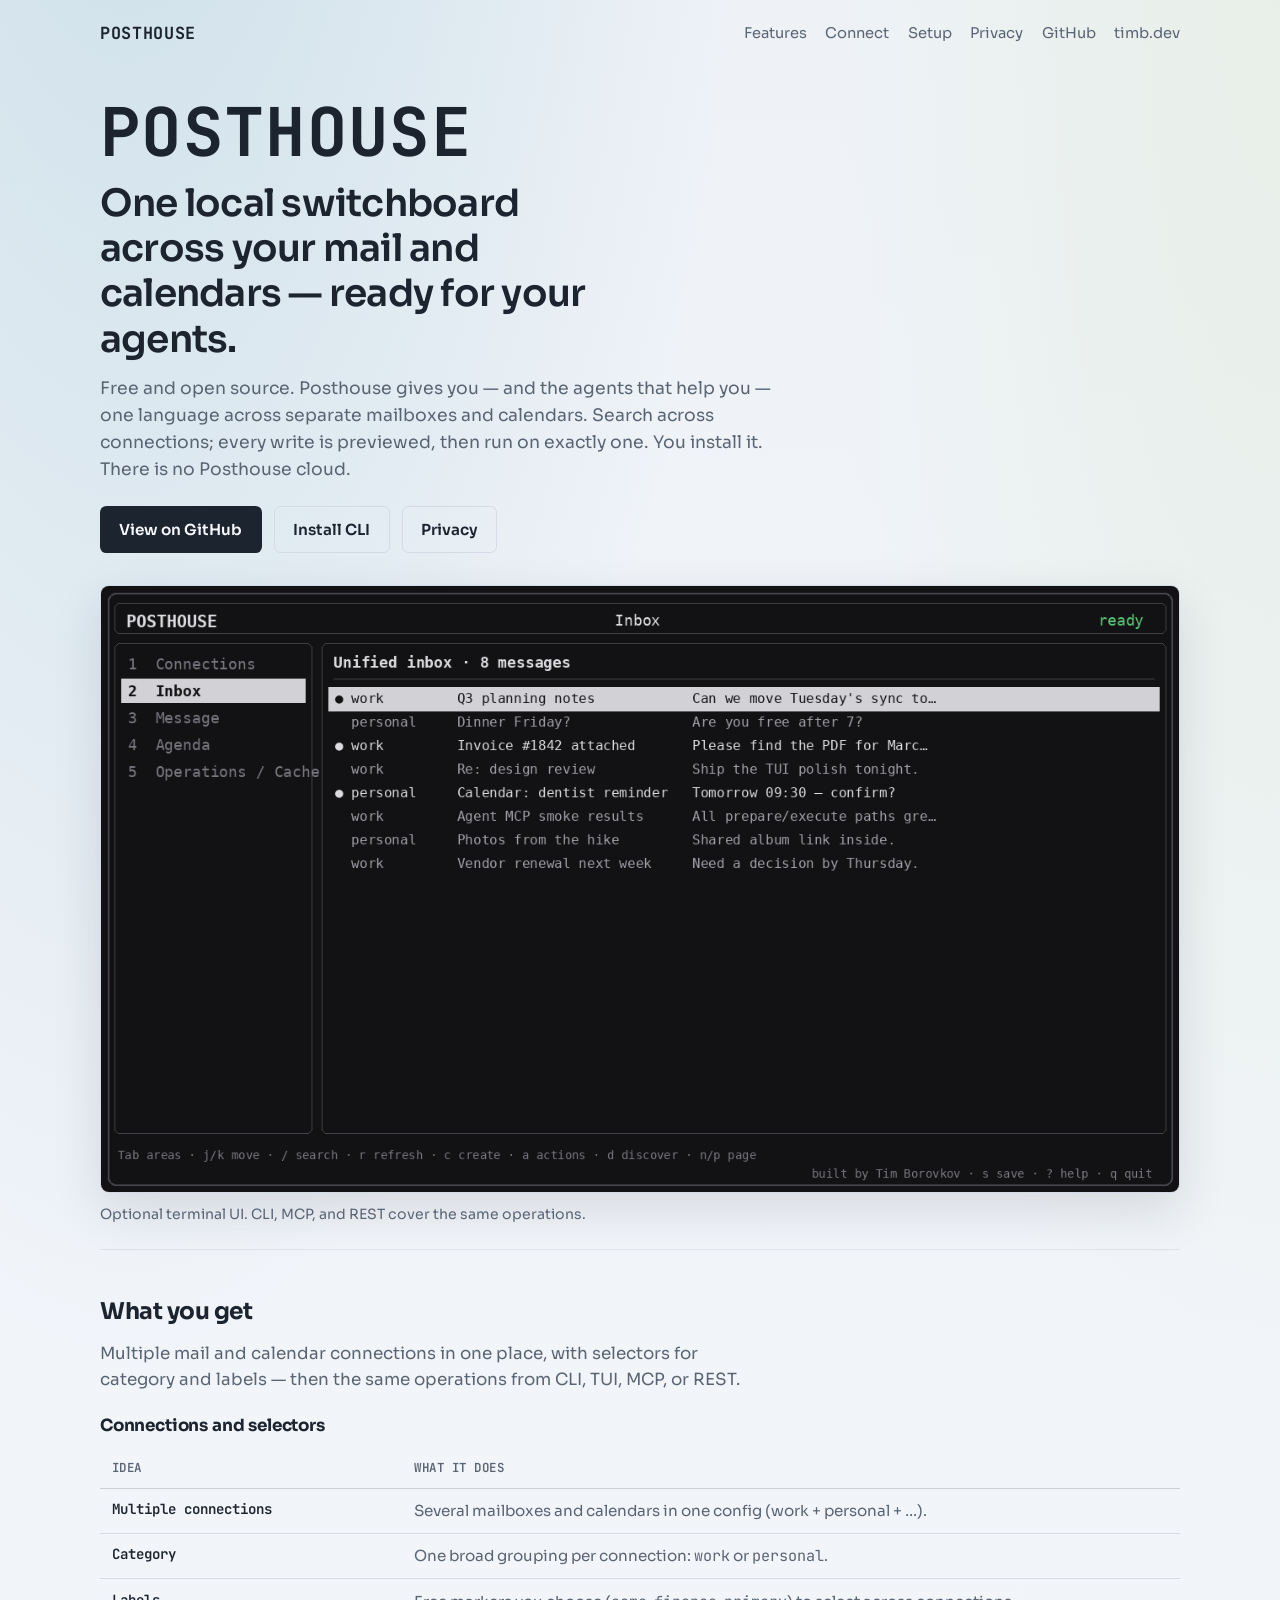
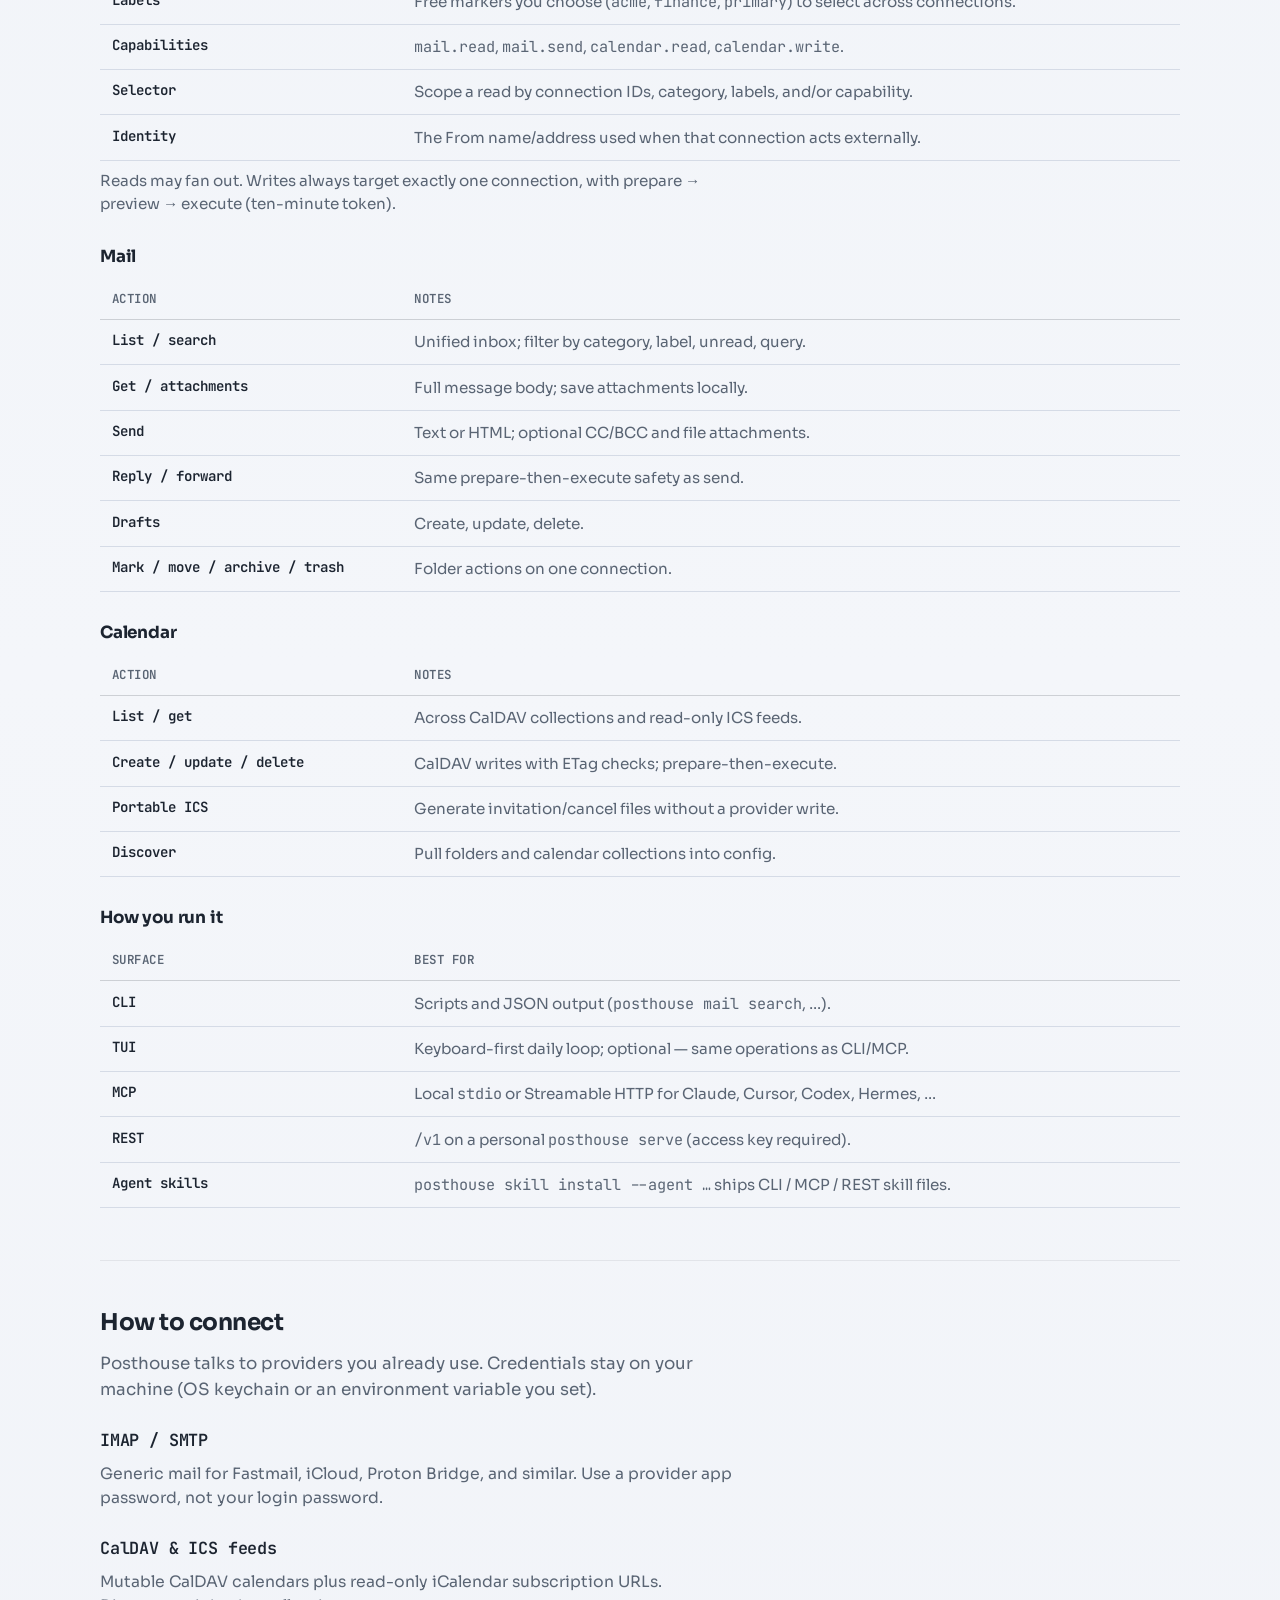
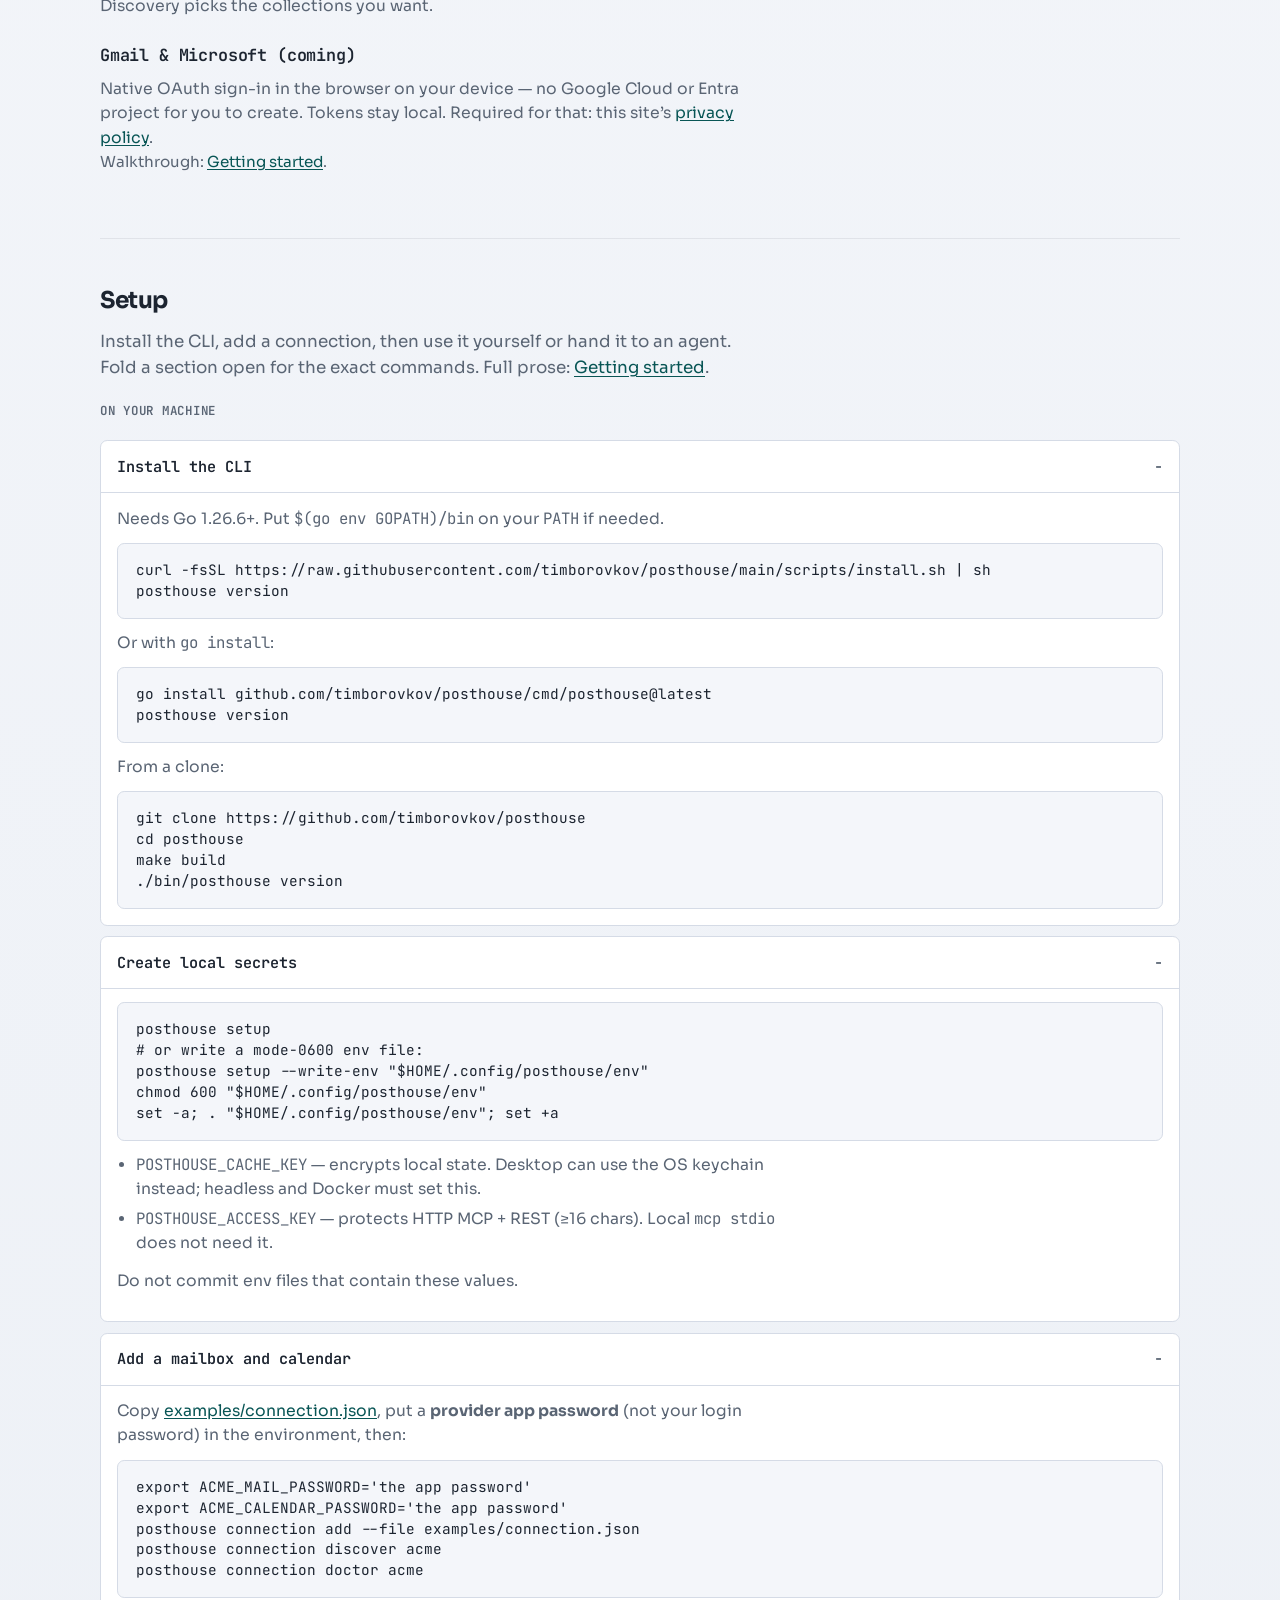
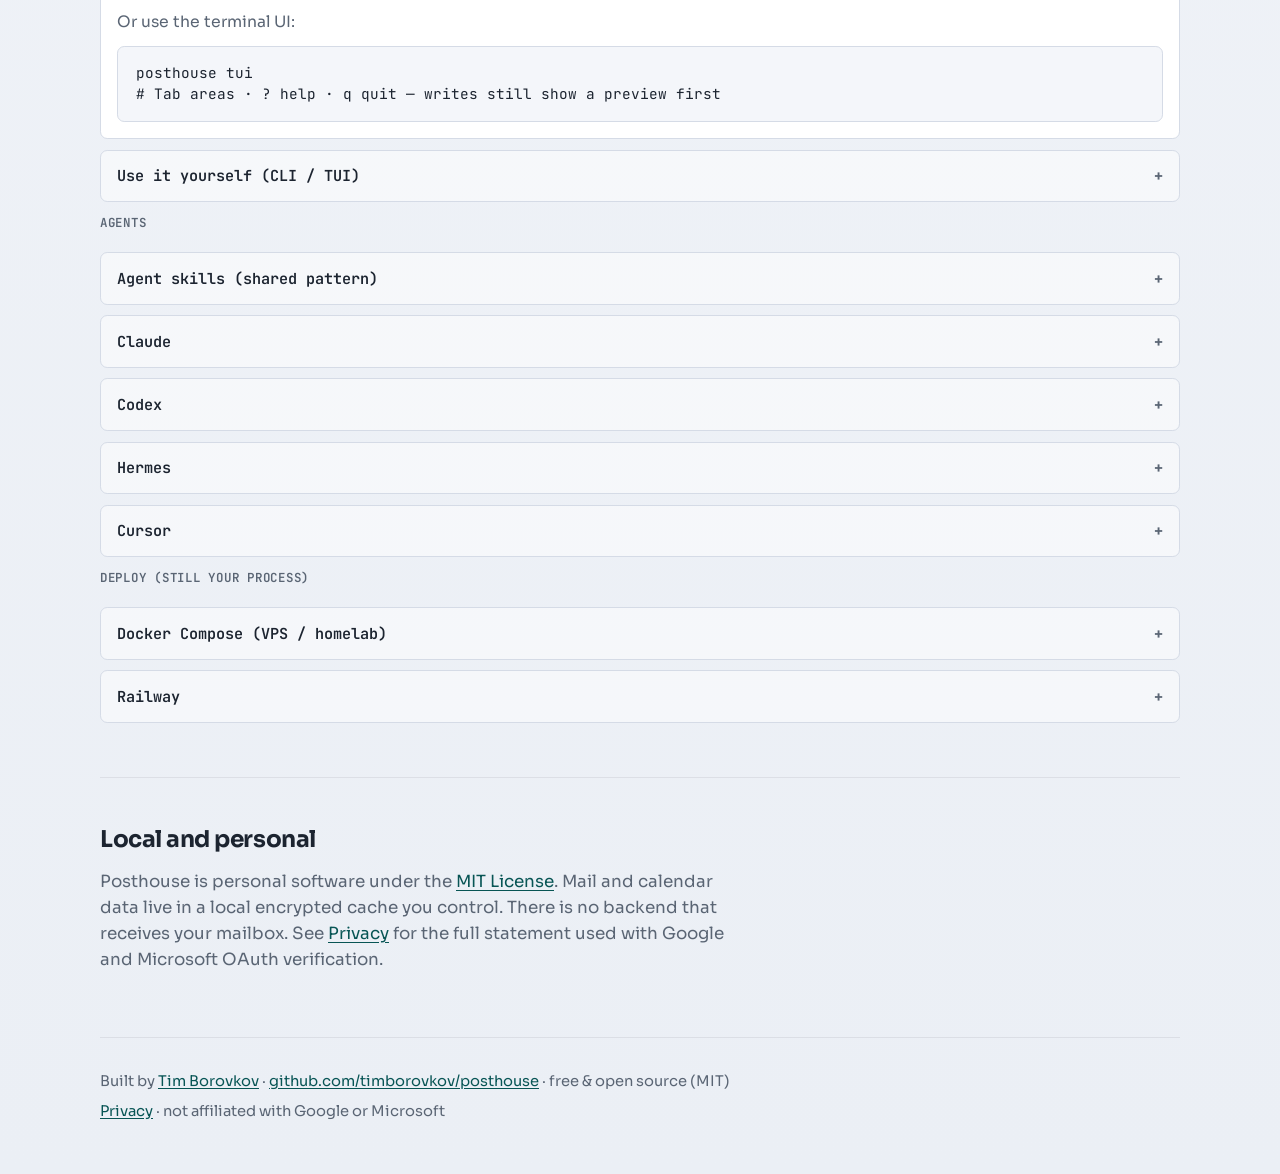
==== website/index.html @ 4cee244c "Expand foldable setup guides with full CLI install Replace skill-only setup blurbs with install, sec" ====
<!DOCTYPE html>
<html lang="en">
  <head>
    <meta charset="utf-8" />
    <meta name="viewport" content="width=device-width, initial-scale=1" />
    <title>Posthouse — local mail &amp; calendar switchboard</title>
    <meta
      name="description"
      content="Posthouse is a free, open-source, local-first CLI, MCP server, REST API, and terminal UI for multiple mail and calendar connections. Run it on your machine — not a hosted SaaS."
    />
    <meta name="author" content="Tim Borovkov" />
    <meta name="robots" content="index,follow" />
    <link rel="canonical" href="https://posthouse.timb.dev/" />
    <meta property="og:type" content="website" />
    <meta property="og:site_name" content="Posthouse" />
    <meta property="og:title" content="Posthouse — local mail &amp; calendar switchboard" />
    <meta
      property="og:description"
      content="One local switchboard across your mail and calendars — ready for your agents. Free and open source. You run it; nothing is hosted by Posthouse."
    />
    <meta property="og:url" content="https://posthouse.timb.dev/" />
    <meta property="og:image" content="https://posthouse.timb.dev/assets/tui-inbox.png" />
    <meta property="og:image:alt" content="Posthouse terminal UI showing a unified inbox" />
    <meta name="twitter:card" content="summary_large_image" />
    <meta name="twitter:title" content="Posthouse — local mail &amp; calendar switchboard" />
    <meta
      name="twitter:description"
      content="Free, open-source, local-first mail and calendar tool for people and agents."
    />
    <meta name="twitter:image" content="https://posthouse.timb.dev/assets/tui-inbox.png" />
    <link rel="stylesheet" href="assets/site.css" />
    <link rel="preconnect" href="https://fonts.googleapis.com" />
    <link rel="preconnect" href="https://fonts.gstatic.com" crossorigin />
    <link
      href="https://fonts.googleapis.com/css2?family=JetBrains+Mono:wght@500;700&family=Sora:wght@400;600;700&display=swap"
      rel="stylesheet"
    />
    <script type="application/ld+json">
      {
        "@context": "https://schema.org",
        "@type": "SoftwareApplication",
        "name": "Posthouse",
        "applicationCategory": "UtilitiesApplication",
        "operatingSystem": "Linux, macOS, Windows",
        "offers": {
          "@type": "Offer",
          "price": "0",
          "priceCurrency": "USD"
        },
        "license": "https://opensource.org/licenses/MIT",
        "url": "https://posthouse.timb.dev/",
        "codeRepository": "https://github.com/timborovkov/posthouse",
        "description": "Personal, local-first CLI, MCP server, REST API, and terminal UI for multiple mail and calendar connections.",
        "author": {
          "@type": "Person",
          "name": "Tim Borovkov",
          "url": "https://timb.dev"
        },
        "isAccessibleForFree": true
      }
    </script>
  </head>
  <body>
    <header class="wrap site-header">
      <a class="brand" href="/">POSTHOUSE</a>
      <nav class="nav" aria-label="Primary">
        <a href="#features">Features</a>
        <a href="#connect">Connect</a>
        <a href="#setup">Setup</a>
        <a href="privacy.html">Privacy</a>
        <a href="https://github.com/timborovkov/posthouse">GitHub</a>
        <a href="https://timb.dev">timb.dev</a>
      </nav>
    </header>

    <main>
      <section class="wrap hero" aria-labelledby="hero-brand">
        <p class="hero-brand" id="hero-brand">POSTHOUSE</p>
        <h1>One local switchboard across your mail and calendars — ready for your agents.</h1>
        <p class="lede">
          Free and open source. Posthouse gives you — and the agents that help
          you — one language across separate mailboxes and calendars. Search
          across connections; every write is previewed, then run on exactly one.
          You install it. There is no Posthouse cloud.
        </p>
        <div class="cta-row">
          <a class="btn btn-primary" href="https://github.com/timborovkov/posthouse">View on GitHub</a>
          <a class="btn btn-ghost" href="#setup-cli">Install CLI</a>
          <a class="btn btn-ghost" href="privacy.html">Privacy</a>
        </div>
        <img
          class="shot"
          src="assets/tui-inbox.png"
          width="1280"
          height="720"
          alt="Posthouse terminal UI: unified inbox with work and personal demo messages"
        />
        <p class="shot-caption">
          Optional terminal UI. CLI, MCP, and REST cover the same operations.
        </p>
      </section>

      <section class="wrap section" id="features" aria-labelledby="features-title">
        <h2 id="features-title">What you get</h2>
        <p>
          Multiple mail and calendar connections in one place, with selectors
          for category and labels — then the same operations from CLI, TUI, MCP,
          or REST.
        </p>

        <h3>Connections and selectors</h3>
        <div class="table-wrap">
          <table class="feat">
            <thead>
              <tr>
                <th scope="col">Idea</th>
                <th scope="col">What it does</th>
              </tr>
            </thead>
            <tbody>
              <tr>
                <td>Multiple connections</td>
                <td>Several mailboxes and calendars in one config (work + personal + …).</td>
              </tr>
              <tr>
                <td>Category</td>
                <td>One broad grouping per connection: <code>work</code> or <code>personal</code>.</td>
              </tr>
              <tr>
                <td>Labels</td>
                <td>Free markers you choose (<code>acme</code>, <code>finance</code>, <code>primary</code>) to select across connections.</td>
              </tr>
              <tr>
                <td>Capabilities</td>
                <td><code>mail.read</code>, <code>mail.send</code>, <code>calendar.read</code>, <code>calendar.write</code>.</td>
              </tr>
              <tr>
                <td>Selector</td>
                <td>Scope a read by connection IDs, category, labels, and/or capability.</td>
              </tr>
              <tr>
                <td>Identity</td>
                <td>The From name/address used when that connection acts externally.</td>
              </tr>
            </tbody>
          </table>
        </div>
        <p class="note">
          Reads may fan out. Writes always target exactly one connection, with
          prepare → preview → execute (ten-minute token).
        </p>

        <h3>Mail</h3>
        <div class="table-wrap">
          <table class="feat">
            <thead>
              <tr>
                <th scope="col">Action</th>
                <th scope="col">Notes</th>
              </tr>
            </thead>
            <tbody>
              <tr>
                <td>List / search</td>
                <td>Unified inbox; filter by category, label, unread, query.</td>
              </tr>
              <tr>
                <td>Get / attachments</td>
                <td>Full message body; save attachments locally.</td>
              </tr>
              <tr>
                <td>Send</td>
                <td>Text or HTML; optional CC/BCC and file attachments.</td>
              </tr>
              <tr>
                <td>Reply / forward</td>
                <td>Same prepare-then-execute safety as send.</td>
              </tr>
              <tr>
                <td>Drafts</td>
                <td>Create, update, delete.</td>
              </tr>
              <tr>
                <td>Mark / move / archive / trash</td>
                <td>Folder actions on one connection.</td>
              </tr>
            </tbody>
          </table>
        </div>

        <h3>Calendar</h3>
        <div class="table-wrap">
          <table class="feat">
            <thead>
              <tr>
                <th scope="col">Action</th>
                <th scope="col">Notes</th>
              </tr>
            </thead>
            <tbody>
              <tr>
                <td>List / get</td>
                <td>Across CalDAV collections and read-only ICS feeds.</td>
              </tr>
              <tr>
                <td>Create / update / delete</td>
                <td>CalDAV writes with ETag checks; prepare-then-execute.</td>
              </tr>
              <tr>
                <td>Portable ICS</td>
                <td>Generate invitation/cancel files without a provider write.</td>
              </tr>
              <tr>
                <td>Discover</td>
                <td>Pull folders and calendar collections into config.</td>
              </tr>
            </tbody>
          </table>
        </div>

        <h3>How you run it</h3>
        <div class="table-wrap">
          <table class="feat">
            <thead>
              <tr>
                <th scope="col">Surface</th>
                <th scope="col">Best for</th>
              </tr>
            </thead>
            <tbody>
              <tr>
                <td>CLI</td>
                <td>Scripts and JSON output (<code>posthouse mail search</code>, …).</td>
              </tr>
              <tr>
                <td>TUI</td>
                <td>Keyboard-first daily loop; optional — same operations as CLI/MCP.</td>
              </tr>
              <tr>
                <td>MCP</td>
                <td>Local <code>stdio</code> or Streamable HTTP for Claude, Cursor, Codex, Hermes, …</td>
              </tr>
              <tr>
                <td>REST</td>
                <td><code>/v1</code> on a personal <code>posthouse serve</code> (access key required).</td>
              </tr>
              <tr>
                <td>Agent skills</td>
                <td><code>posthouse skill install --agent …</code> ships CLI / MCP / REST skill files.</td>
              </tr>
            </tbody>
          </table>
        </div>
      </section>

      <section class="wrap section" id="connect" aria-labelledby="connect-title">
        <h2 id="connect-title">How to connect</h2>
        <p>
          Posthouse talks to providers you already use. Credentials stay on your
          machine (OS keychain or an environment variable you set).
        </p>
        <ul class="connect-list">
          <li>
            <h3>IMAP / SMTP</h3>
            <p>
              Generic mail for Fastmail, iCloud, Proton Bridge, and similar.
              Use a provider app password, not your login password.
            </p>
          </li>
          <li>
            <h3>CalDAV &amp; ICS feeds</h3>
            <p>
              Mutable CalDAV calendars plus read-only iCalendar subscription
              URLs. Discovery picks the collections you want.
            </p>
          </li>
          <li>
            <h3>Gmail &amp; Microsoft (coming)</h3>
            <p>
              Native OAuth sign-in in the browser on your device — no Google
              Cloud or Entra project for you to create. Tokens stay local.
              Required for that: this site’s
              <a href="privacy.html">privacy policy</a>.
            </p>
          </li>
        </ul>
        <p class="note">
          Walkthrough:
          <a href="https://github.com/timborovkov/posthouse/blob/main/GETTING-STARTED.md"
            >Getting started</a
          >.
        </p>
      </section>

      <section class="wrap section" id="setup" aria-labelledby="setup-title">
        <h2 id="setup-title">Setup</h2>
        <p>
          Install the CLI, add a connection, then use it yourself or hand it to
          an agent. Fold a section open for the exact commands. Full prose:
          <a href="https://github.com/timborovkov/posthouse/blob/main/GETTING-STARTED.md"
            >Getting started</a
          >.
        </p>

        <p class="setup-group">On your machine</p>

        <details class="setup-block" id="setup-cli" open>
          <summary>Install the CLI</summary>
          <div class="setup-body">
            <p>Needs Go 1.26.6+. Put <code>$(go env GOPATH)/bin</code> on your <code>PATH</code> if needed.</p>
            <pre><code>curl -fsSL https://raw.githubusercontent.com/timborovkov/posthouse/main/scripts/install.sh | sh
posthouse version</code></pre>
            <p>Or with <code>go install</code>:</p>
            <pre><code>go install github.com/timborovkov/posthouse/cmd/posthouse@latest
posthouse version</code></pre>
            <p>From a clone:</p>
            <pre><code>git clone https://github.com/timborovkov/posthouse
cd posthouse
make build
./bin/posthouse version</code></pre>
          </div>
        </details>

        <details class="setup-block" id="setup-secrets" open>
          <summary>Create local secrets</summary>
          <div class="setup-body">
            <pre><code>posthouse setup
# or write a mode-0600 env file:
posthouse setup --write-env "$HOME/.config/posthouse/env"
chmod 600 "$HOME/.config/posthouse/env"
set -a; . "$HOME/.config/posthouse/env"; set +a</code></pre>
            <ul>
              <li><code>POSTHOUSE_CACHE_KEY</code> — encrypts local state. Desktop can use the OS keychain instead; headless and Docker must set this.</li>
              <li><code>POSTHOUSE_ACCESS_KEY</code> — protects HTTP MCP + REST (≥16 chars). Local <code>mcp stdio</code> does not need it.</li>
            </ul>
            <p>Do not commit env files that contain these values.</p>
          </div>
        </details>

        <details class="setup-block" id="setup-connection" open>
          <summary>Add a mailbox and calendar</summary>
          <div class="setup-body">
            <p>
              Copy
              <a href="https://github.com/timborovkov/posthouse/blob/main/examples/connection.json"
                >examples/connection.json</a
              >, put a <strong>provider app password</strong> (not your login password) in the environment, then:
            </p>
            <pre><code>export ACME_MAIL_PASSWORD='the app password'
export ACME_CALENDAR_PASSWORD='the app password'
posthouse connection add --file examples/connection.json
posthouse connection discover acme
posthouse connection doctor acme</code></pre>
            <p>Or use the terminal UI:</p>
            <pre><code>posthouse tui
# Tab areas · ? help · q quit — writes still show a preview first</code></pre>
          </div>
        </details>

        <details class="setup-block" id="setup-yourself">
          <summary>Use it yourself (CLI / TUI)</summary>
          <div class="setup-body">
            <pre><code>posthouse mail list --category work --label primary --unread
posthouse mail search --query renewal --page-size 25
posthouse calendar list --start 2026-08-01T00:00:00Z --end 2026-09-01T00:00:00Z
posthouse tui</code></pre>
            <p>
              Writes prepare a ten-minute token — inspect with
              <code>operation show</code>, then <code>operation execute</code>.
              Nothing is sent until execute.
            </p>
          </div>
        </details>

        <p class="setup-group">Agents</p>

        <details class="setup-block" id="setup-skills">
          <summary>Agent skills (shared pattern)</summary>
          <div class="setup-body">
            <p>
              Skills teach CLI, MCP, and REST — including prepare-before-execute.
              <code>--agent</code> accepts <code>claude</code>, <code>cursor</code>,
              <code>codex</code>, or <code>hermes</code>.
            </p>
            <pre><code>posthouse skill install --agent claude --all
posthouse skill list
# or copy into any folder: posthouse skill install --dir PATH cli mcp rest</code></pre>
            <p>Pick the surface that matches how you run Posthouse:</p>
            <ul>
              <li>CLI on this machine → install the <code>cli</code> skill (or <code>--all</code>)</li>
              <li>Local MCP → <code>posthouse mcp stdio</code> + <code>mcp</code> skill</li>
              <li>Server URL → <code>rest</code> and/or <code>mcp</code> skills + <code>POSTHOUSE_ACCESS_KEY</code></li>
            </ul>
          </div>
        </details>

        <details class="setup-block" id="setup-claude">
          <summary>Claude</summary>
          <div class="setup-body">
            <p>Install the CLI first (above), then skills and/or MCP stdio:</p>
            <pre><code>posthouse skill install --agent claude --all

# MCP client config (stdio — no access key)
{
  "mcpServers": {
    "posthouse": {
      "command": "/absolute/path/to/posthouse",
      "args": ["mcp", "stdio"],
      "env": {
        "POSTHOUSE_CACHE_KEY": "...",
        "ACME_MAIL_PASSWORD": "..."
      }
    }
  }
}</code></pre>
            <p>Use <code>which posthouse</code> for the absolute path after install.</p>
          </div>
        </details>

        <details class="setup-block" id="setup-codex">
          <summary>Codex</summary>
          <div class="setup-body">
            <p>Install the Posthouse binary, then:</p>
            <pre><code>posthouse skill install --agent codex --all
# point Codex MCP at the same binary:
posthouse mcp stdio</code></pre>
          </div>
        </details>

        <details class="setup-block" id="setup-hermes">
          <summary>Hermes</summary>
          <div class="setup-body">
            <p>
              Install the CLI, then Hermes skills. Hermes calls the same MCP tools
              (<code>messages_search</code>, prepare/execute, and so on.
            </p>
            <pre><code>posthouse skill install --agent hermes --all
# Local:
posthouse mcp stdio
# Remote: https://your-host/mcp
#   Authorization: Bearer &lt;POSTHOUSE_ACCESS_KEY&gt;</code></pre>
          </div>
        </details>

        <details class="setup-block" id="setup-cursor">
          <summary>Cursor</summary>
          <div class="setup-body">
            <p>Install the CLI, then Cursor skills and an MCP server entry:</p>
            <pre><code>posthouse skill install --agent cursor --all

# MCP: stdio (local) or HTTP (private server)
# stdio command/args: posthouse · mcp · stdio
# HTTP: https://your-host/mcp + Bearer POSTHOUSE_ACCESS_KEY</code></pre>
          </div>
        </details>

        <p class="setup-group">Deploy (still your process)</p>

        <details class="setup-block" id="setup-docker">
          <summary>Docker Compose (VPS / homelab)</summary>
          <div class="setup-body">
            <pre><code>git clone https://github.com/timborovkov/posthouse
cd posthouse
posthouse setup --write-env .env
# add provider app-password variables to .env
docker compose up --build
# listens on 127.0.0.1:8791 — put TLS in front for remote access</code></pre>
            <p>
              On a private network or behind TLS you can also layer
              <code>docker-compose.private.yml</code>. Set
              <code>POSTHOUSE_TRUST_PROXY=1</code> when a reverse proxy supplies
              <code>X-Real-IP</code> / <code>X-Forwarded-For</code>.
            </p>
          </div>
        </details>

        <details class="setup-block" id="setup-railway">
          <summary>Railway</summary>
          <div class="setup-body">
            <p>
              Not a Posthouse cloud — your service from this repo.
              <code>railway.json</code> builds the Dockerfile and health-checks
              <code>/healthz</code>.
            </p>
            <ol>
              <li>Create a service from the GitHub repository.</li>
              <li>Attach a volume at <code>/data</code>.</li>
              <li>
                Set <code>POSTHOUSE_CACHE_KEY</code>,
                <code>POSTHOUSE_ACCESS_KEY</code> (≥16 chars),
                <code>POSTHOUSE_TRUST_PROXY=1</code>, and provider secret variables.
              </li>
              <li>
                Point MCP/REST at
                <code>https://your-url/mcp</code> and
                <code>https://your-url/v1</code> with
                <code>Authorization: Bearer &lt;POSTHOUSE_ACCESS_KEY&gt;</code>.
              </li>
            </ol>
            <p>
              Railway injects <code>PORT</code>; the start command already passes
              <code>--allow-container-listener</code>. Keep bearer auth on.
            </p>
          </div>
        </details>
      </section>

      <section class="wrap section" id="about" aria-labelledby="about-title">
        <h2 id="about-title">Local and personal</h2>
        <p>
          Posthouse is personal software under the
          <a href="https://github.com/timborovkov/posthouse/blob/main/LICENSE">MIT License</a>.
          Mail and calendar data live in a local encrypted cache you control.
          There is no backend that receives your mailbox. See
          <a href="privacy.html">Privacy</a> for the full statement used with
          Google and Microsoft OAuth verification.
        </p>
      </section>
    </main>

    <footer class="wrap site-footer">
      <p>
        Built by
        <a href="https://timb.dev">Tim Borovkov</a>
        ·
        <a href="https://github.com/timborovkov/posthouse">github.com/timborovkov/posthouse</a>
        · free &amp; open source (MIT)
      </p>
      <p>
        <a href="privacy.html">Privacy</a>
        · not affiliated with Google or Microsoft
      </p>
    </footer>
  </body>
</html>
---- website/assets/site.css ----
:root {
  --ink: #1c2430;
  --muted: #5a6574;
  --line: #d5dbe6;
  --paper: #f4f6fa;
  --panel: #ffffff;
  --accent: #0d6e6e;
  --accent-ink: #085555;
  --glow: #c8dde8;
  --shadow: 0 18px 50px rgba(28, 36, 48, 0.12);
  --mono: "JetBrains Mono", "Cascadia Code", ui-monospace, monospace;
  --sans: "Sora", "Segoe UI", sans-serif;
}

*,
*::before,
*::after {
  box-sizing: border-box;
}

html {
  scroll-behavior: smooth;
}

body {
  margin: 0;
  color: var(--ink);
  font-family: var(--sans);
  font-size: 1.05rem;
  line-height: 1.55;
  background:
    radial-gradient(ellipse 90% 60% at 10% -10%, var(--glow), transparent 55%),
    radial-gradient(ellipse 70% 50% at 100% 0%, #e8efe8, transparent 50%),
    linear-gradient(180deg, #eef2f7 0%, var(--paper) 38%, #ebeff5 100%);
  min-height: 100vh;
}

a {
  color: var(--accent-ink);
  text-underline-offset: 0.15em;
}

a:hover {
  color: var(--accent);
}

.wrap {
  width: min(1080px, calc(100% - 2.5rem));
  margin-inline: auto;
}

.site-header {
  display: flex;
  align-items: center;
  justify-content: space-between;
  gap: 1rem;
  padding: 1.25rem 0 0.5rem;
}

.brand {
  font-family: var(--mono);
  font-weight: 700;
  font-size: 1.05rem;
  letter-spacing: 0.04em;
  text-decoration: none;
  color: var(--ink);
}

.nav {
  display: flex;
  flex-wrap: wrap;
  gap: 0.85rem 1.15rem;
  font-size: 0.92rem;
}

.nav a {
  text-decoration: none;
  color: var(--muted);
}

.nav a:hover {
  color: var(--ink);
}

.hero {
  padding: 2.75rem 0 1.5rem;
}

.hero-brand {
  margin: 0 0 1rem;
  font-family: var(--mono);
  font-size: clamp(2.4rem, 7vw, 4.2rem);
  font-weight: 700;
  letter-spacing: 0.02em;
  line-height: 1;
}

.hero h1 {
  margin: 0 0 0.85rem;
  max-width: 18ch;
  font-size: clamp(1.55rem, 3.4vw, 2.35rem);
  font-weight: 600;
  line-height: 1.2;
  letter-spacing: -0.02em;
}

.hero .lede {
  margin: 0 0 1.5rem;
  max-width: 42rem;
  color: var(--muted);
  font-size: 1.08rem;
}

.cta-row {
  display: flex;
  flex-wrap: wrap;
  gap: 0.75rem;
  margin-bottom: 2rem;
}

.btn {
  display: inline-flex;
  align-items: center;
  justify-content: center;
  min-height: 2.75rem;
  padding: 0.65rem 1.15rem;
  border-radius: 0.4rem;
  border: 1px solid transparent;
  font-family: var(--sans);
  font-size: 0.95rem;
  font-weight: 600;
  text-decoration: none;
  transition: background 0.15s ease, color 0.15s ease, border-color 0.15s ease;
}

.btn-primary {
  background: var(--ink);
  color: #f7f9fc;
}

.btn-primary:hover {
  background: #2a3545;
  color: #fff;
}

.btn-ghost {
  background: transparent;
  border-color: var(--line);
  color: var(--ink);
}

.btn-ghost:hover {
  border-color: var(--muted);
  color: var(--accent-ink);
}

.shot {
  display: block;
  width: 100%;
  height: auto;
  border-radius: 0.55rem;
  border: 1px solid var(--line);
  box-shadow: var(--shadow);
  background: #121214;
}

.shot-caption {
  margin: 0.65rem 0 0;
  color: var(--muted);
  font-size: 0.88rem;
}

.section {
  padding: 2.75rem 0;
  border-top: 1px solid rgba(28, 36, 48, 0.08);
}

.section h2 {
  margin: 0 0 0.65rem;
  font-size: 1.45rem;
  letter-spacing: -0.02em;
}

.section > p {
  margin: 0 0 1.25rem;
  max-width: 40rem;
  color: var(--muted);
}

.connect-list {
  display: grid;
  gap: 1.25rem;
  margin: 0;
  padding: 0;
  list-style: none;
}

.connect-list li {
  padding: 0;
  border: none;
  background: none;
}

.connect-list h3 {
  margin: 0 0 0.35rem;
  font-family: var(--mono);
  font-size: 0.95rem;
  font-weight: 600;
}

.connect-list p {
  margin: 0;
  max-width: 40rem;
  color: var(--muted);
  font-size: 0.98rem;
}

.note {
  margin-top: 1.25rem;
  color: var(--muted);
  font-size: 0.95rem;
}

.section h3 {
  margin: 1.75rem 0 0.55rem;
  font-size: 1.05rem;
  letter-spacing: -0.01em;
}

.section h3:first-of-type {
  margin-top: 0.25rem;
}

.table-wrap {
  overflow-x: auto;
  margin: 0 0 0.5rem;
}

.feat {
  width: 100%;
  border-collapse: collapse;
  font-size: 0.95rem;
}

.feat th,
.feat td {
  padding: 0.65rem 0.75rem;
  text-align: left;
  vertical-align: top;
  border-bottom: 1px solid var(--line);
}

.feat th {
  font-family: var(--mono);
  font-size: 0.78rem;
  font-weight: 600;
  letter-spacing: 0.04em;
  text-transform: uppercase;
  color: var(--muted);
  border-bottom-color: rgba(28, 36, 48, 0.18);
}

.feat td:first-child {
  font-family: var(--mono);
  font-size: 0.88rem;
  font-weight: 600;
  white-space: nowrap;
  width: 28%;
}

.feat td:last-child {
  color: var(--muted);
}

.setup-block {
  margin: 0 0 0.65rem;
  padding: 0;
  border: 1px solid var(--line);
  border-radius: 0.45rem;
  background: rgba(255, 255, 255, 0.45);
}

.setup-block[open] {
  background: var(--panel);
}

.setup-block > summary {
  display: flex;
  align-items: center;
  justify-content: space-between;
  gap: 1rem;
  padding: 0.85rem 1rem;
  cursor: pointer;
  list-style: none;
  font-family: var(--mono);
  font-size: 0.95rem;
  font-weight: 600;
  user-select: none;
}

.setup-block > summary::-webkit-details-marker {
  display: none;
}

.setup-block > summary::after {
  content: "+";
  flex-shrink: 0;
  font-weight: 700;
  color: var(--muted);
}

.setup-block[open] > summary::after {
  content: "−";
}

.setup-block > summary:hover {
  color: var(--accent-ink);
}

.setup-body {
  padding: 0 1rem 1rem;
  border-top: 1px solid var(--line);
}

.setup-body > :first-child {
  margin-top: 0.85rem;
}

.setup-block h3,
.setup-block > summary {
  margin: 0;
}

.setup-block p {
  margin: 0 0 0.75rem;
  max-width: 42rem;
  color: var(--muted);
  font-size: 0.98rem;
}

.setup-block ul {
  margin: 0 0 0.85rem;
  padding-left: 1.2rem;
  max-width: 42rem;
  color: var(--muted);
  font-size: 0.98rem;
}

.setup-block ol {
  margin: 0 0 0.85rem;
  padding-left: 1.2rem;
  max-width: 42rem;
  color: var(--muted);
  font-size: 0.98rem;
}

.setup-block li {
  margin-bottom: 0.35rem;
}

pre,
code {
  font-family: var(--mono);
}

pre {
  margin: 0;
  padding: 1rem 1.1rem;
  overflow-x: auto;
  border: 1px solid var(--line);
  border-radius: 0.45rem;
  background: var(--paper);
  font-size: 0.9rem;
  line-height: 1.45;
}

.setup-block pre {
  margin: 0.35rem 0 0.75rem;
}

.setup-block pre:last-child {
  margin-bottom: 0;
}

.setup-group {
  margin: 1.75rem 0 0.75rem;
  font-size: 0.78rem;
  font-family: var(--mono);
  font-weight: 600;
  letter-spacing: 0.06em;
  text-transform: uppercase;
  color: var(--muted);
}

.site-footer {
  padding: 2rem 0 2.75rem;
  border-top: 1px solid rgba(28, 36, 48, 0.08);
  color: var(--muted);
  font-size: 0.92rem;
}

.site-footer p {
  margin: 0 0 0.45rem;
}

.privacy-body {
  padding: 2rem 0 3rem;
}

.privacy-body h1 {
  margin: 0 0 0.5rem;
  font-size: clamp(1.8rem, 4vw, 2.4rem);
  letter-spacing: -0.02em;
}

.privacy-body .meta {
  margin: 0 0 1.75rem;
  color: var(--muted);
  font-size: 0.95rem;
}

.privacy-body h2 {
  margin: 1.75rem 0 0.5rem;
  font-size: 1.2rem;
}

.privacy-body p,
.privacy-body li {
  color: var(--ink);
  max-width: 42rem;
}

.privacy-body ul {
  padding-left: 1.2rem;
}

@media (max-width: 640px) {
  .site-header {
    flex-direction: column;
    align-items: flex-start;
  }

  .hero {
    padding-top: 1.75rem;
  }
}
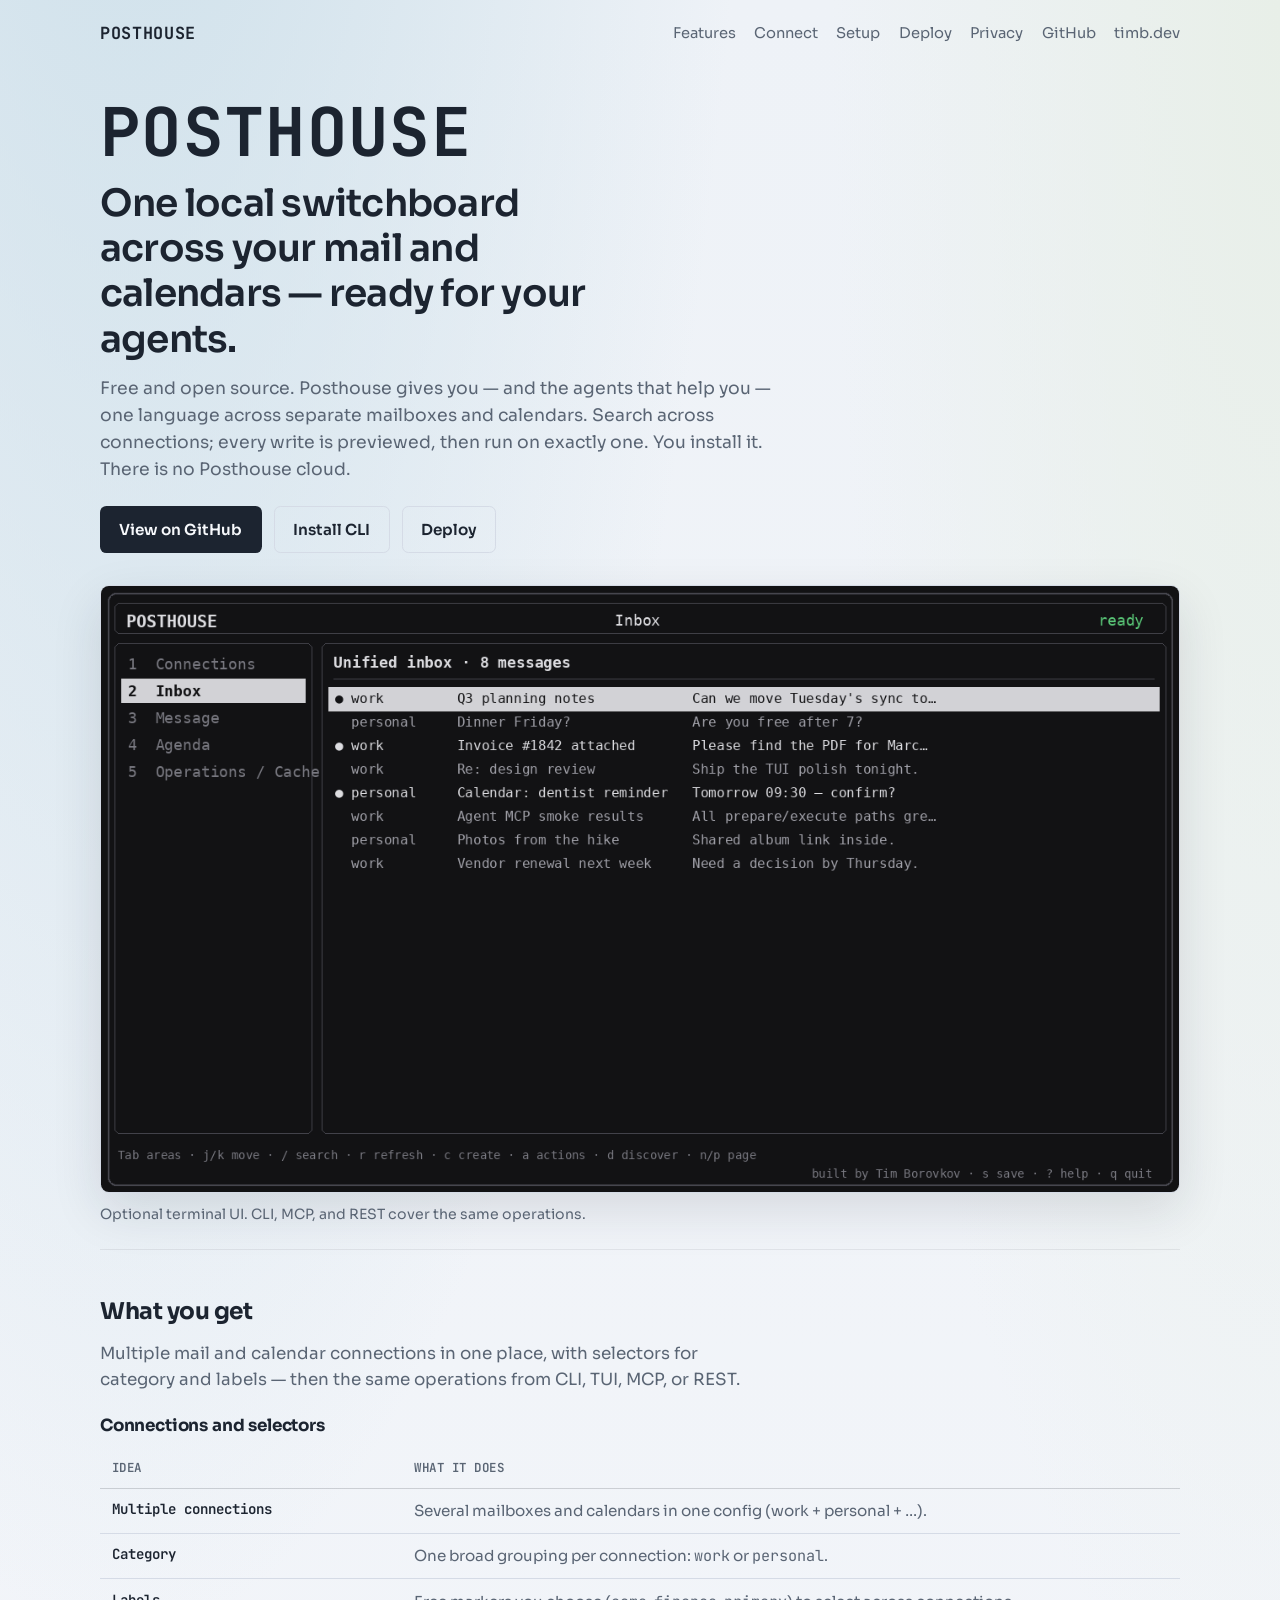
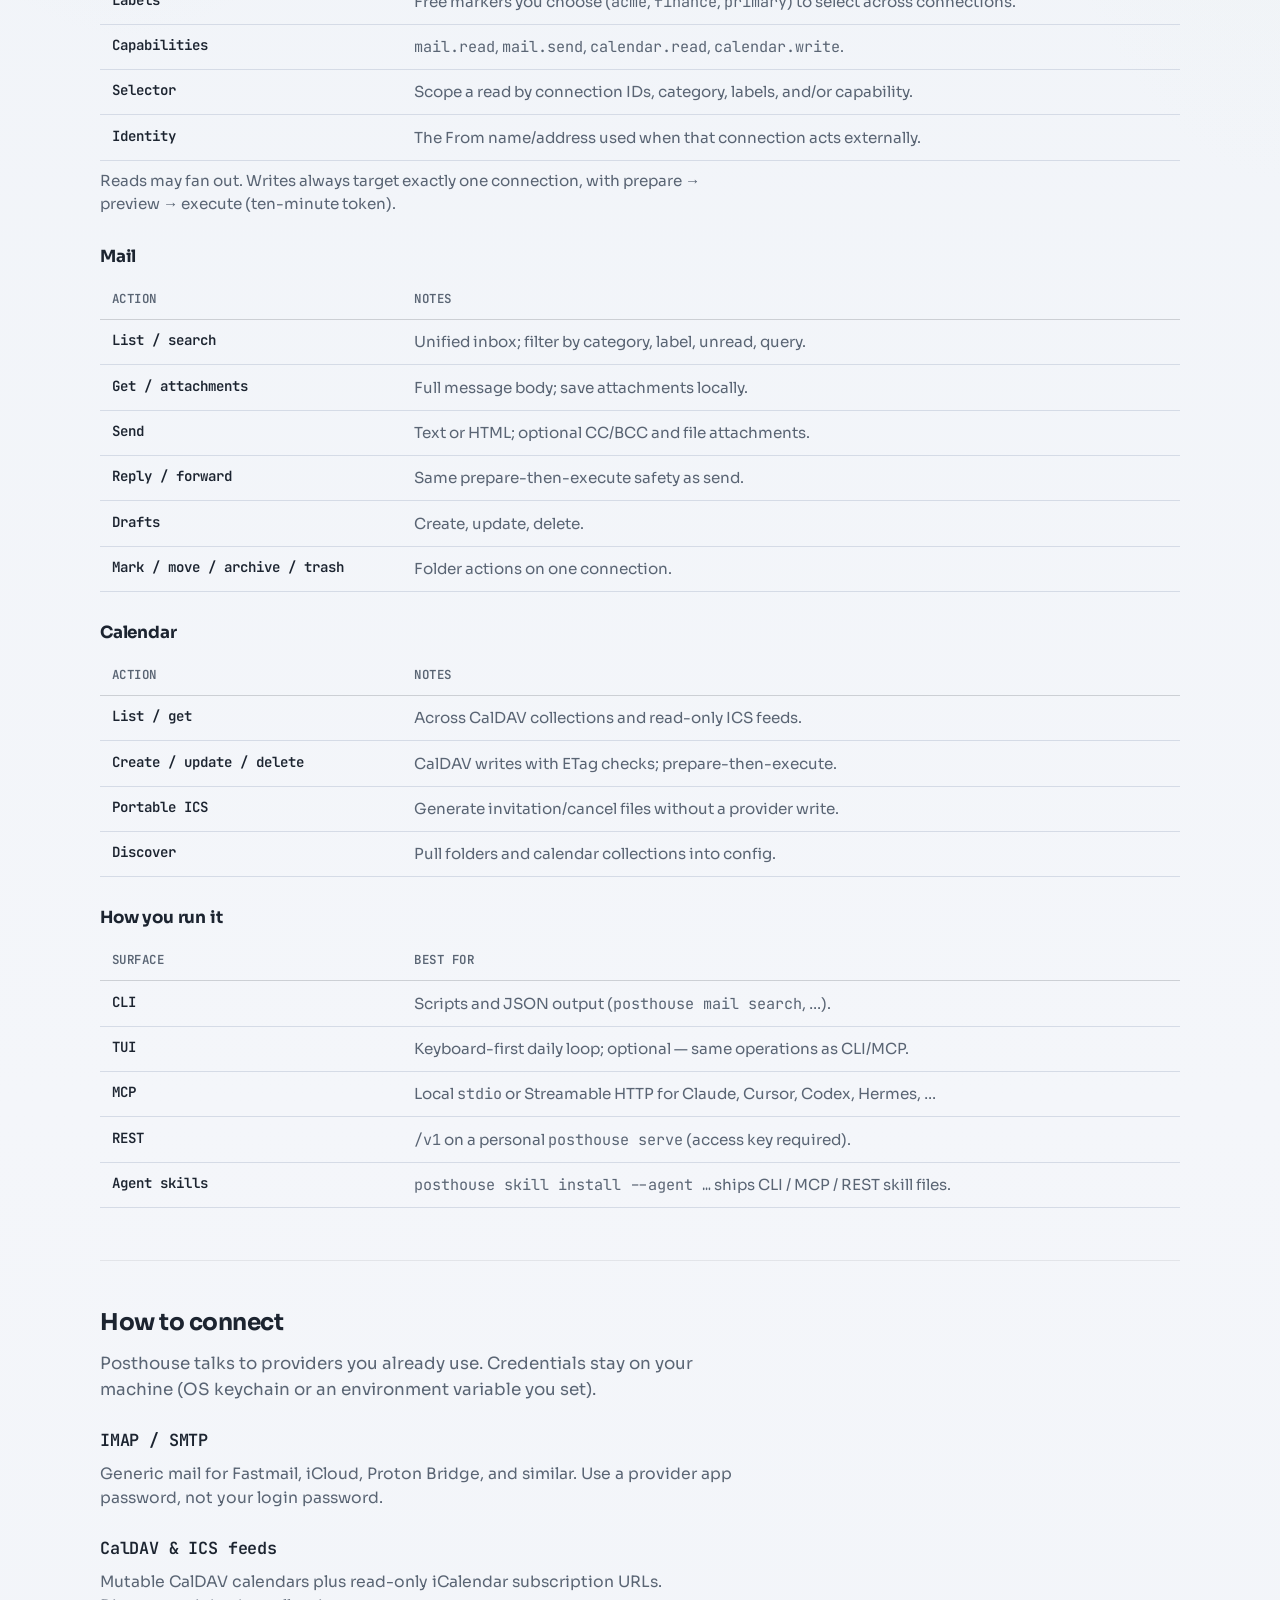
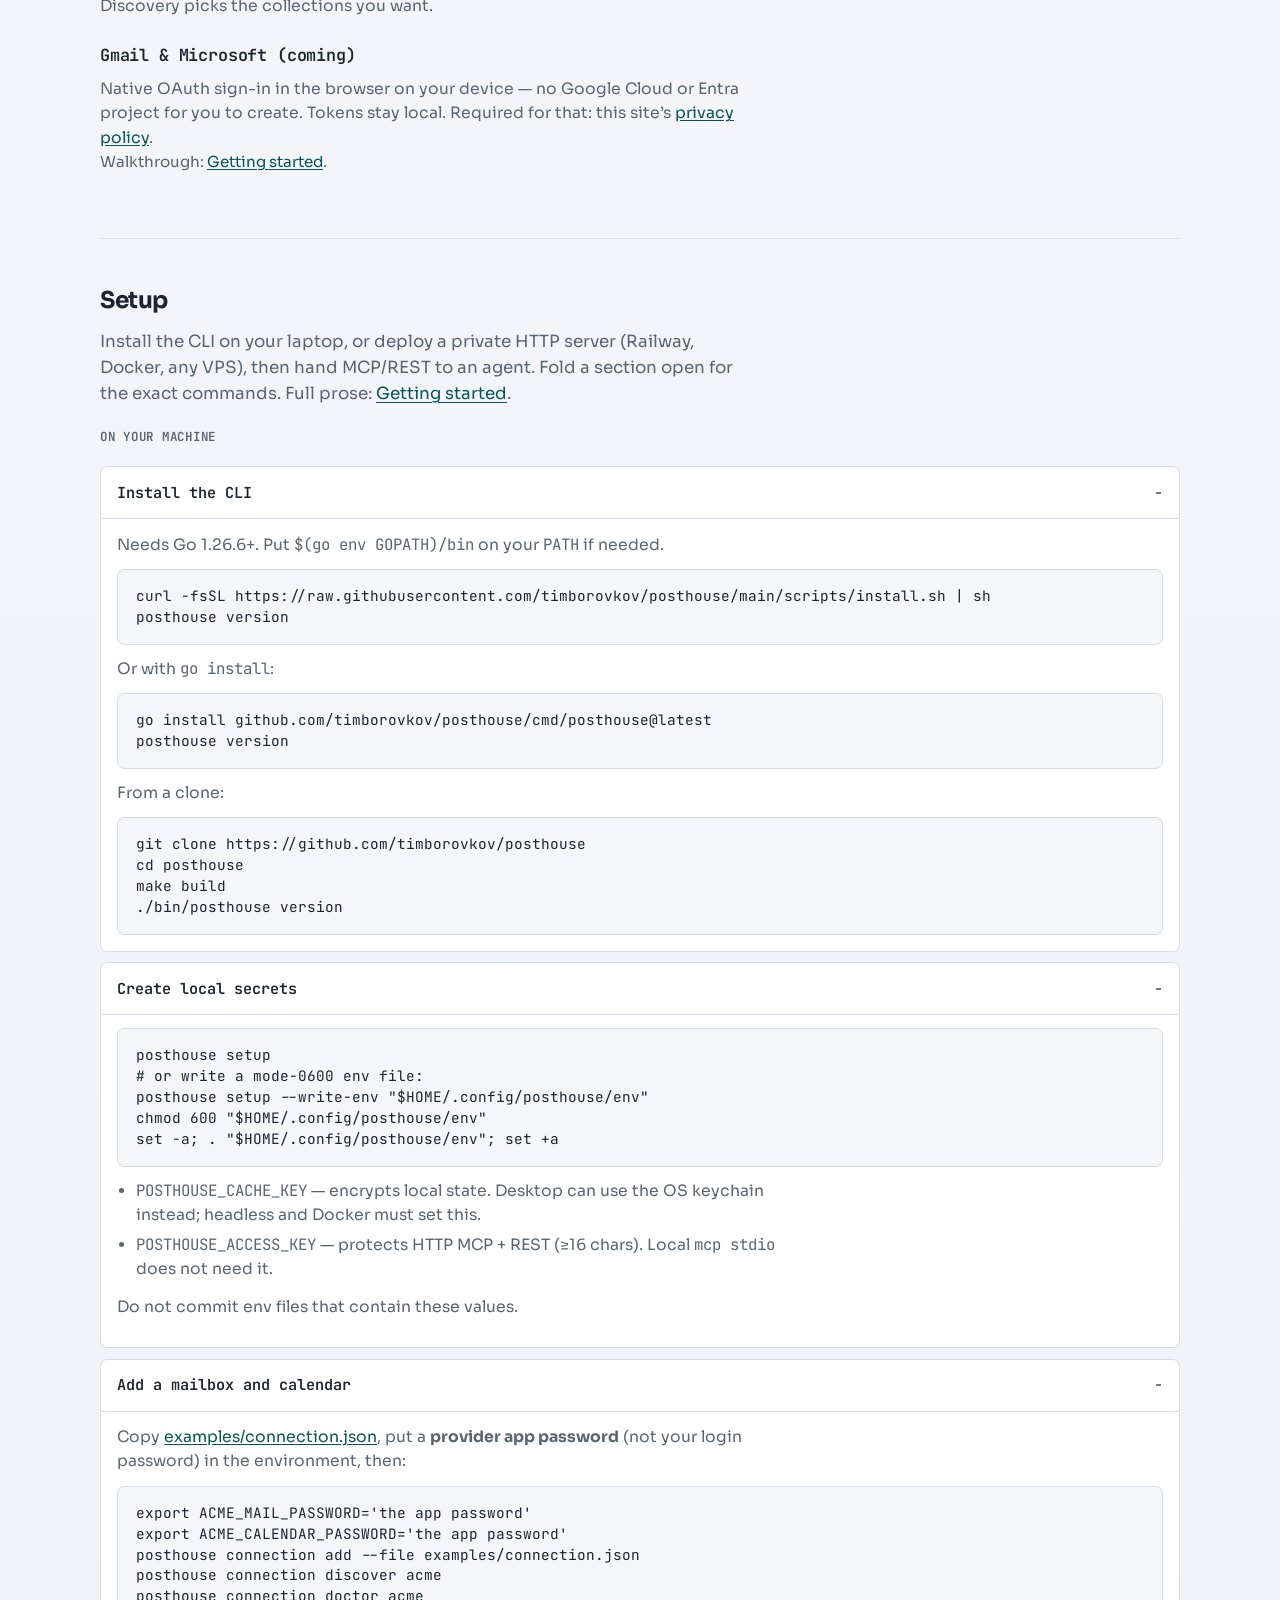
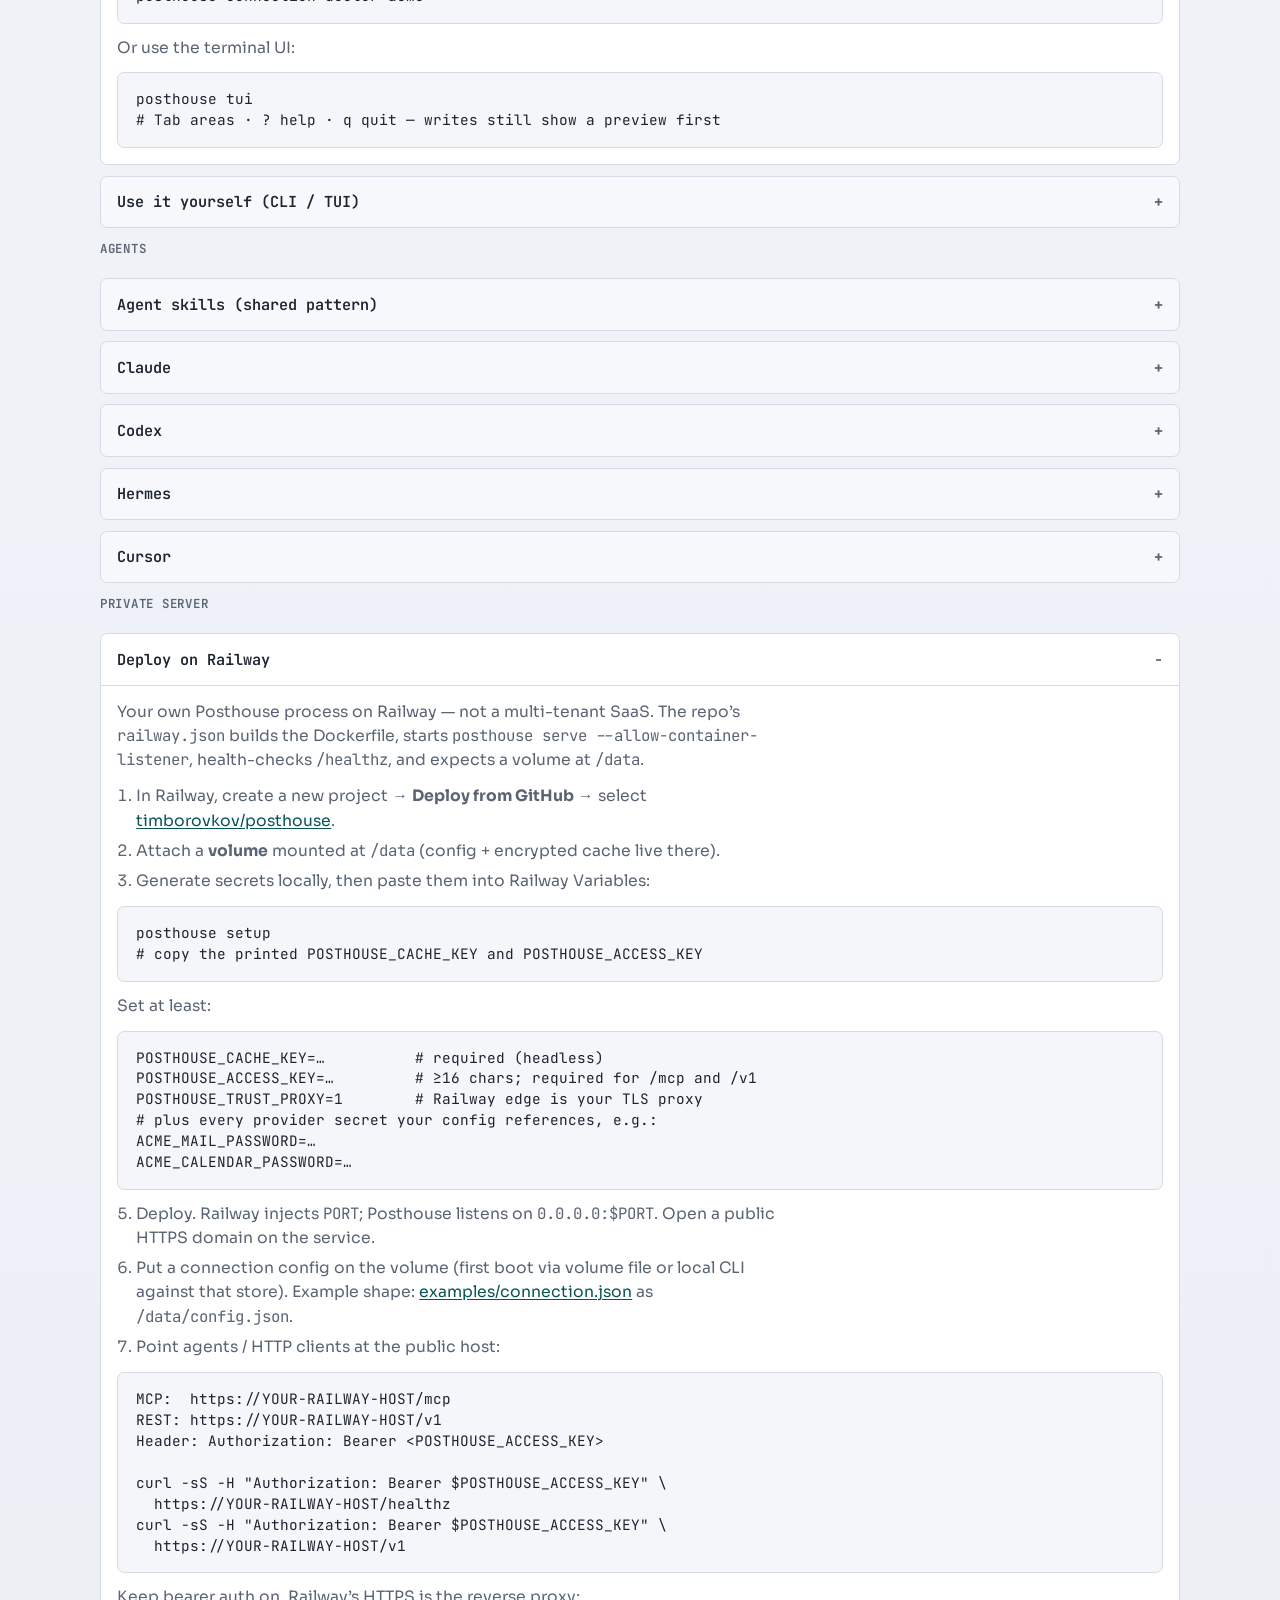
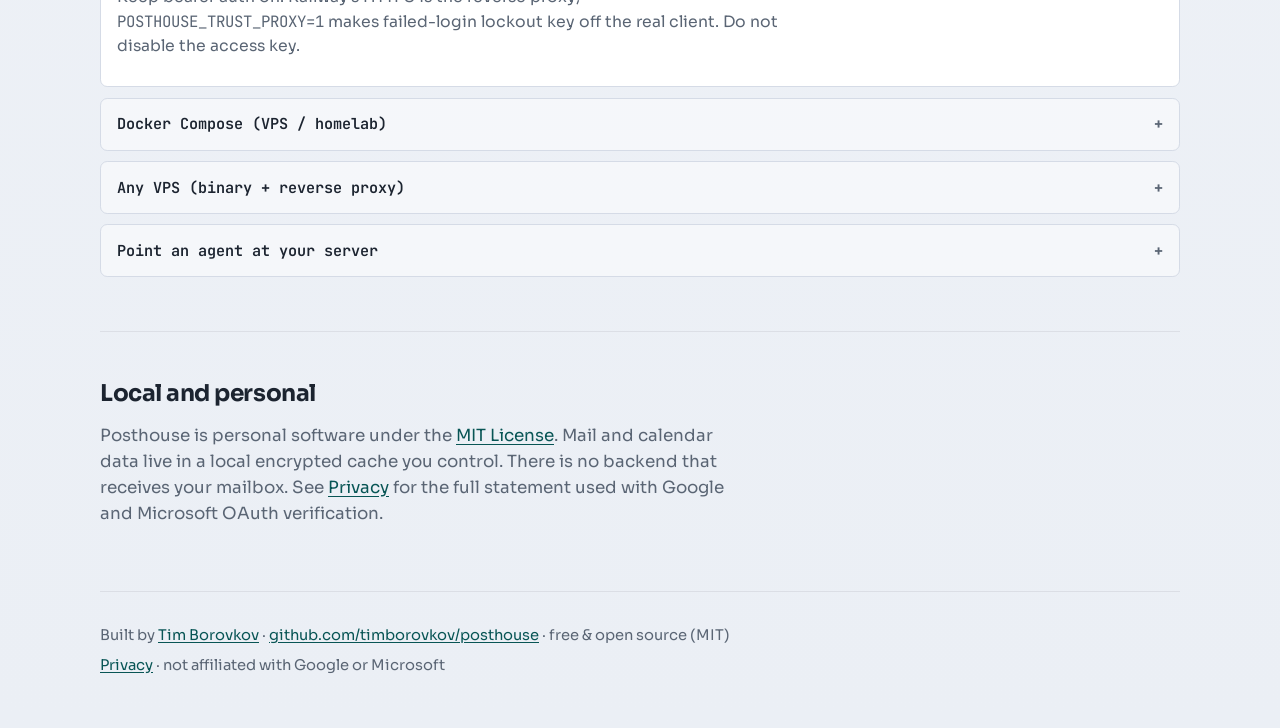
==== commit 86a700cd: "Add full private-server deploy guides (Railway, Docker, VPS) Expand the foldable setup section beyon" ====
--- a/website/index.html
+++ b/website/index.html
@@ -67,6 +67,7 @@
         <a href="#features">Features</a>
         <a href="#connect">Connect</a>
         <a href="#setup">Setup</a>
+        <a href="#setup-railway">Deploy</a>
         <a href="privacy.html">Privacy</a>
         <a href="https://github.com/timborovkov/posthouse">GitHub</a>
         <a href="https://timb.dev">timb.dev</a>
@@ -86,7 +87,7 @@
         <div class="cta-row">
           <a class="btn btn-primary" href="https://github.com/timborovkov/posthouse">View on GitHub</a>
           <a class="btn btn-ghost" href="#setup-cli">Install CLI</a>
-          <a class="btn btn-ghost" href="privacy.html">Privacy</a>
+          <a class="btn btn-ghost" href="#setup-railway">Deploy</a>
         </div>
         <img
           class="shot"
@@ -295,8 +296,9 @@
       <section class="wrap section" id="setup" aria-labelledby="setup-title">
         <h2 id="setup-title">Setup</h2>
         <p>
-          Install the CLI, add a connection, then use it yourself or hand it to
-          an agent. Fold a section open for the exact commands. Full prose:
+          Install the CLI on your laptop, or deploy a private HTTP server
+          (Railway, Docker, any VPS), then hand MCP/REST to an agent. Fold a
+          section open for the exact commands. Full prose:
           <a href="https://github.com/timborovkov/posthouse/blob/main/GETTING-STARTED.md"
             >Getting started</a
           >.
@@ -454,53 +456,151 @@
           </div>
         </details>
 
-        <p class="setup-group">Deploy (still your process)</p>
+        <p class="setup-group" id="setup-deploy">Private server</p>
+
+        <details class="setup-block" id="setup-railway" open>
+          <summary>Deploy on Railway</summary>
+          <div class="setup-body">
+            <p>
+              Your own Posthouse process on Railway — not a multi-tenant SaaS.
+              The repo’s <code>railway.json</code> builds the Dockerfile, starts
+              <code>posthouse serve --allow-container-listener</code>, health-checks
+              <code>/healthz</code>, and expects a volume at <code>/data</code>.
+            </p>
+            <ol>
+              <li>
+                In Railway, create a new project →
+                <strong>Deploy from GitHub</strong> → select
+                <a href="https://github.com/timborovkov/posthouse">timborovkov/posthouse</a>.
+              </li>
+              <li>
+                Attach a <strong>volume</strong> mounted at <code>/data</code>
+                (config + encrypted cache live there).
+              </li>
+              <li>
+                Generate secrets locally, then paste them into Railway Variables:
+              </li>
+            </ol>
+            <pre><code>posthouse setup
+# copy the printed POSTHOUSE_CACHE_KEY and POSTHOUSE_ACCESS_KEY</code></pre>
+            <p>Set at least:</p>
+            <pre><code>POSTHOUSE_CACHE_KEY=…          # required (headless)
+POSTHOUSE_ACCESS_KEY=…         # ≥16 chars; required for /mcp and /v1
+POSTHOUSE_TRUST_PROXY=1        # Railway edge is your TLS proxy
+# plus every provider secret your config references, e.g.:
+ACME_MAIL_PASSWORD=…
+ACME_CALENDAR_PASSWORD=…</code></pre>
+            <ol start="5">
+              <li>
+                Deploy. Railway injects <code>PORT</code>; Posthouse listens on
+                <code>0.0.0.0:$PORT</code>. Open a public HTTPS domain on the service.
+              </li>
+              <li>
+                Put a connection config on the volume (first boot via volume file
+                or local CLI against that store). Example shape:
+                <a href="https://github.com/timborovkov/posthouse/blob/main/examples/connection.json"
+                  >examples/connection.json</a
+                >
+                as <code>/data/config.json</code>.
+              </li>
+              <li>Point agents / HTTP clients at the public host:</li>
+            </ol>
+            <pre><code>MCP:  https://YOUR-RAILWAY-HOST/mcp
+REST: https://YOUR-RAILWAY-HOST/v1
+Header: Authorization: Bearer &lt;POSTHOUSE_ACCESS_KEY&gt;
+
+curl -sS -H "Authorization: Bearer $POSTHOUSE_ACCESS_KEY" \
+  https://YOUR-RAILWAY-HOST/healthz
+curl -sS -H "Authorization: Bearer $POSTHOUSE_ACCESS_KEY" \
+  https://YOUR-RAILWAY-HOST/v1</code></pre>
+            <p>
+              Keep bearer auth on. Railway’s HTTPS is the reverse proxy;
+              <code>POSTHOUSE_TRUST_PROXY=1</code> makes failed-login lockout key
+              off the real client. Do not disable the access key.
+            </p>
+          </div>
+        </details>
 
         <details class="setup-block" id="setup-docker">
           <summary>Docker Compose (VPS / homelab)</summary>
           <div class="setup-body">
+            <p>
+              Same HTTP surface as Railway: Streamable MCP at <code>/mcp</code>,
+              REST at <code>/v1</code>, behind an access key. Default Compose binds
+              loopback only — put TLS in front for the internet.
+            </p>
             <pre><code>git clone https://github.com/timborovkov/posthouse
 cd posthouse
 posthouse setup --write-env .env
-# add provider app-password variables to .env
-docker compose up --build
-# listens on 127.0.0.1:8791 — put TLS in front for remote access</code></pre>
-            <p>
-              On a private network or behind TLS you can also layer
-              <code>docker-compose.private.yml</code>. Set
-              <code>POSTHOUSE_TRUST_PROXY=1</code> when a reverse proxy supplies
-              <code>X-Real-IP</code> / <code>X-Forwarded-For</code>.
-            </p>
-          </div>
-        </details>
-
-        <details class="setup-block" id="setup-railway">
-          <summary>Railway</summary>
-          <div class="setup-body">
-            <p>
-              Not a Posthouse cloud — your service from this repo.
-              <code>railway.json</code> builds the Dockerfile and health-checks
-              <code>/healthz</code>.
-            </p>
-            <ol>
-              <li>Create a service from the GitHub repository.</li>
-              <li>Attach a volume at <code>/data</code>.</li>
-              <li>
-                Set <code>POSTHOUSE_CACHE_KEY</code>,
-                <code>POSTHOUSE_ACCESS_KEY</code> (≥16 chars),
-                <code>POSTHOUSE_TRUST_PROXY=1</code>, and provider secret variables.
-              </li>
-              <li>
-                Point MCP/REST at
-                <code>https://your-url/mcp</code> and
-                <code>https://your-url/v1</code> with
-                <code>Authorization: Bearer &lt;POSTHOUSE_ACCESS_KEY&gt;</code>.
-              </li>
-            </ol>
-            <p>
-              Railway injects <code>PORT</code>; the start command already passes
-              <code>--allow-container-listener</code>. Keep bearer auth on.
-            </p>
+# edit .env: POSTHOUSE_CACHE_KEY, POSTHOUSE_ACCESS_KEY, provider passwords
+docker compose up --build -d
+# host: 127.0.0.1:8791 → container :8791
+curl -sS -H "Authorization: Bearer $POSTHOUSE_ACCESS_KEY" \
+  http://127.0.0.1:8791/healthz</code></pre>
+            <p>Expose remotely only behind TLS (Caddy, nginx, Traefik, …):</p>
+            <pre><code># reverse-proxy https://mail.example.com → 127.0.0.1:8791
+# then set on the container:
+POSTHOUSE_TRUST_PROXY=1
+
+# or, only on a private network / already-TLS host port:
+docker compose -f docker-compose.yml -f docker-compose.private.yml up --build -d</code></pre>
+            <p>
+              Data persists in the <code>posthouse-data</code> volume at
+              <code>/data</code>. Full flags:
+              <a href="https://github.com/timborovkov/posthouse/blob/main/INSTALLATION-AND-USAGE-GUIDE.md"
+                >Installation guide</a
+              >.
+            </p>
+          </div>
+        </details>
+
+        <details class="setup-block" id="setup-vps">
+          <summary>Any VPS (binary + reverse proxy)</summary>
+          <div class="setup-body">
+            <p>
+              Install the CLI on the server, write secrets, then run
+              <code>posthouse serve</code> behind HTTPS.
+            </p>
+            <pre><code># on the VPS
+curl -fsSL https://raw.githubusercontent.com/timborovkov/posthouse/main/scripts/install.sh | sh
+sudo mkdir -p /etc/posthouse /var/lib/posthouse
+posthouse setup --write-env /etc/posthouse/env
+sudo chmod 600 /etc/posthouse/env
+# put connections in /var/lib/posthouse/config.json
+set -a; . /etc/posthouse/env; set +a
+posthouse --config /var/lib/posthouse/config.json serve --address 127.0.0.1:8791</code></pre>
+            <p>
+              Terminate TLS on Caddy/nginx to <code>127.0.0.1:8791</code>, set
+              <code>POSTHOUSE_TRUST_PROXY=1</code>, and keep
+              <code>POSTHOUSE_ACCESS_KEY</code>. Hosts that inject
+              <code>PORT</code> (PaaS containers) need
+              <code>--allow-container-listener</code> or
+              <code>POSTHOUSE_ALLOW_CONTAINER_LISTENER=1</code> — same as Railway.
+            </p>
+            <pre><code>MCP:  https://mail.example.com/mcp
+REST: https://mail.example.com/v1
+Authorization: Bearer &lt;POSTHOUSE_ACCESS_KEY&gt;</code></pre>
+          </div>
+        </details>
+
+        <details class="setup-block" id="setup-remote-agents">
+          <summary>Point an agent at your server</summary>
+          <div class="setup-body">
+            <p>
+              After Railway, Docker, or a VPS is up, teach the agent the HTTP
+              skills and the URL — not local <code>stdio</code>.
+            </p>
+            <pre><code>posthouse skill install --agent claude rest mcp
+# (or cursor / codex / hermes)
+
+# MCP over HTTPS
+URL:     https://YOUR-HOST/mcp
+Header:  Authorization: Bearer &lt;POSTHOUSE_ACCESS_KEY&gt;
+
+# REST
+curl -sS -H "Authorization: Bearer $POSTHOUSE_ACCESS_KEY" \
+  https://YOUR-HOST/v1
+# Writes still prepare → preview → POST /v1/operations/execute</code></pre>
           </div>
         </details>
       </section>
@@ -531,5 +631,20 @@
         · not affiliated with Google or Microsoft
       </p>
     </footer>
+    <script>
+      (function () {
+        function openHash() {
+          var id = location.hash.slice(1);
+          if (!id) return;
+          var el = document.getElementById(id);
+          if (el && el.tagName === "DETAILS") {
+            el.open = true;
+            el.scrollIntoView({ block: "nearest" });
+          }
+        }
+        openHash();
+        window.addEventListener("hashchange", openHash);
+      })();
+    </script>
   </body>
 </html>
--- a/website/assets/site.css
+++ b/website/assets/site.css
@@ -20,6 +20,8 @@
 
 html {
   scroll-behavior: smooth;
+  -webkit-text-size-adjust: 100%;
+  text-size-adjust: 100%;
 }
 
 body {
@@ -33,6 +35,7 @@
     radial-gradient(ellipse 70% 50% at 100% 0%, #e8efe8, transparent 50%),
     linear-gradient(180deg, #eef2f7 0%, var(--paper) 38%, #ebeff5 100%);
   min-height: 100vh;
+  overflow-x: clip;
 }
 
 a {
@@ -157,6 +160,7 @@
 .shot {
   display: block;
   width: 100%;
+  max-width: 100%;
   height: auto;
   border-radius: 0.55rem;
   border: 1px solid var(--line);
@@ -233,11 +237,14 @@
 
 .table-wrap {
   overflow-x: auto;
+  -webkit-overflow-scrolling: touch;
   margin: 0 0 0.5rem;
+  max-width: 100%;
 }
 
 .feat {
   width: 100%;
+  min-width: 0;
   border-collapse: collapse;
   font-size: 0.95rem;
 }
@@ -367,6 +374,8 @@
   margin: 0;
   padding: 1rem 1.1rem;
   overflow-x: auto;
+  -webkit-overflow-scrolling: touch;
+  max-width: 100%;
   border: 1px solid var(--line);
   border-radius: 0.45rem;
   background: var(--paper);
@@ -435,12 +444,112 @@
 }
 
 @media (max-width: 640px) {
+  .wrap {
+    width: min(1080px, calc(100% - 1.5rem));
+  }
+
   .site-header {
     flex-direction: column;
     align-items: flex-start;
+    gap: 0.65rem;
+    padding-top: 1rem;
+  }
+
+  .nav {
+    gap: 0.55rem 0.9rem;
+    font-size: 0.88rem;
+  }
+
+  .nav a {
+    min-height: 2.5rem;
+    display: inline-flex;
+    align-items: center;
   }
 
   .hero {
-    padding-top: 1.75rem;
-  }
-}
+    padding: 1.5rem 0 1.25rem;
+  }
+
+  .hero-brand {
+    font-size: clamp(2rem, 11vw, 2.75rem);
+  }
+
+  .hero h1 {
+    max-width: none;
+    font-size: clamp(1.25rem, 5.8vw, 1.65rem);
+  }
+
+  .hero .lede {
+    font-size: 1rem;
+  }
+
+  .cta-row {
+    gap: 0.55rem;
+    margin-bottom: 1.35rem;
+  }
+
+  .btn {
+    flex: 1 1 auto;
+    min-width: calc(50% - 0.35rem);
+    min-height: 2.85rem;
+  }
+
+  .shot {
+    border-radius: 0.4rem;
+  }
+
+  .section {
+    padding: 2rem 0;
+  }
+
+  .section h2 {
+    font-size: 1.3rem;
+  }
+
+  .feat {
+    font-size: 0.88rem;
+  }
+
+  .feat th,
+  .feat td {
+    padding: 0.55rem 0.45rem;
+  }
+
+  .feat td:first-child {
+    white-space: normal;
+    width: 36%;
+    word-break: break-word;
+  }
+
+  .setup-block > summary {
+    min-height: 2.85rem;
+    padding: 0.9rem 0.85rem;
+    font-size: 0.9rem;
+    gap: 0.65rem;
+  }
+
+  .setup-body {
+    padding: 0 0.85rem 0.9rem;
+  }
+
+  pre {
+    padding: 0.85rem 0.75rem;
+    font-size: 0.78rem;
+  }
+
+  .site-footer {
+    padding: 1.5rem 0 2rem;
+    font-size: 0.88rem;
+    overflow-wrap: anywhere;
+  }
+}
+
+@media (max-width: 380px) {
+  .btn {
+    min-width: 100%;
+  }
+
+  .feat td:first-child {
+    width: 42%;
+  }
+}
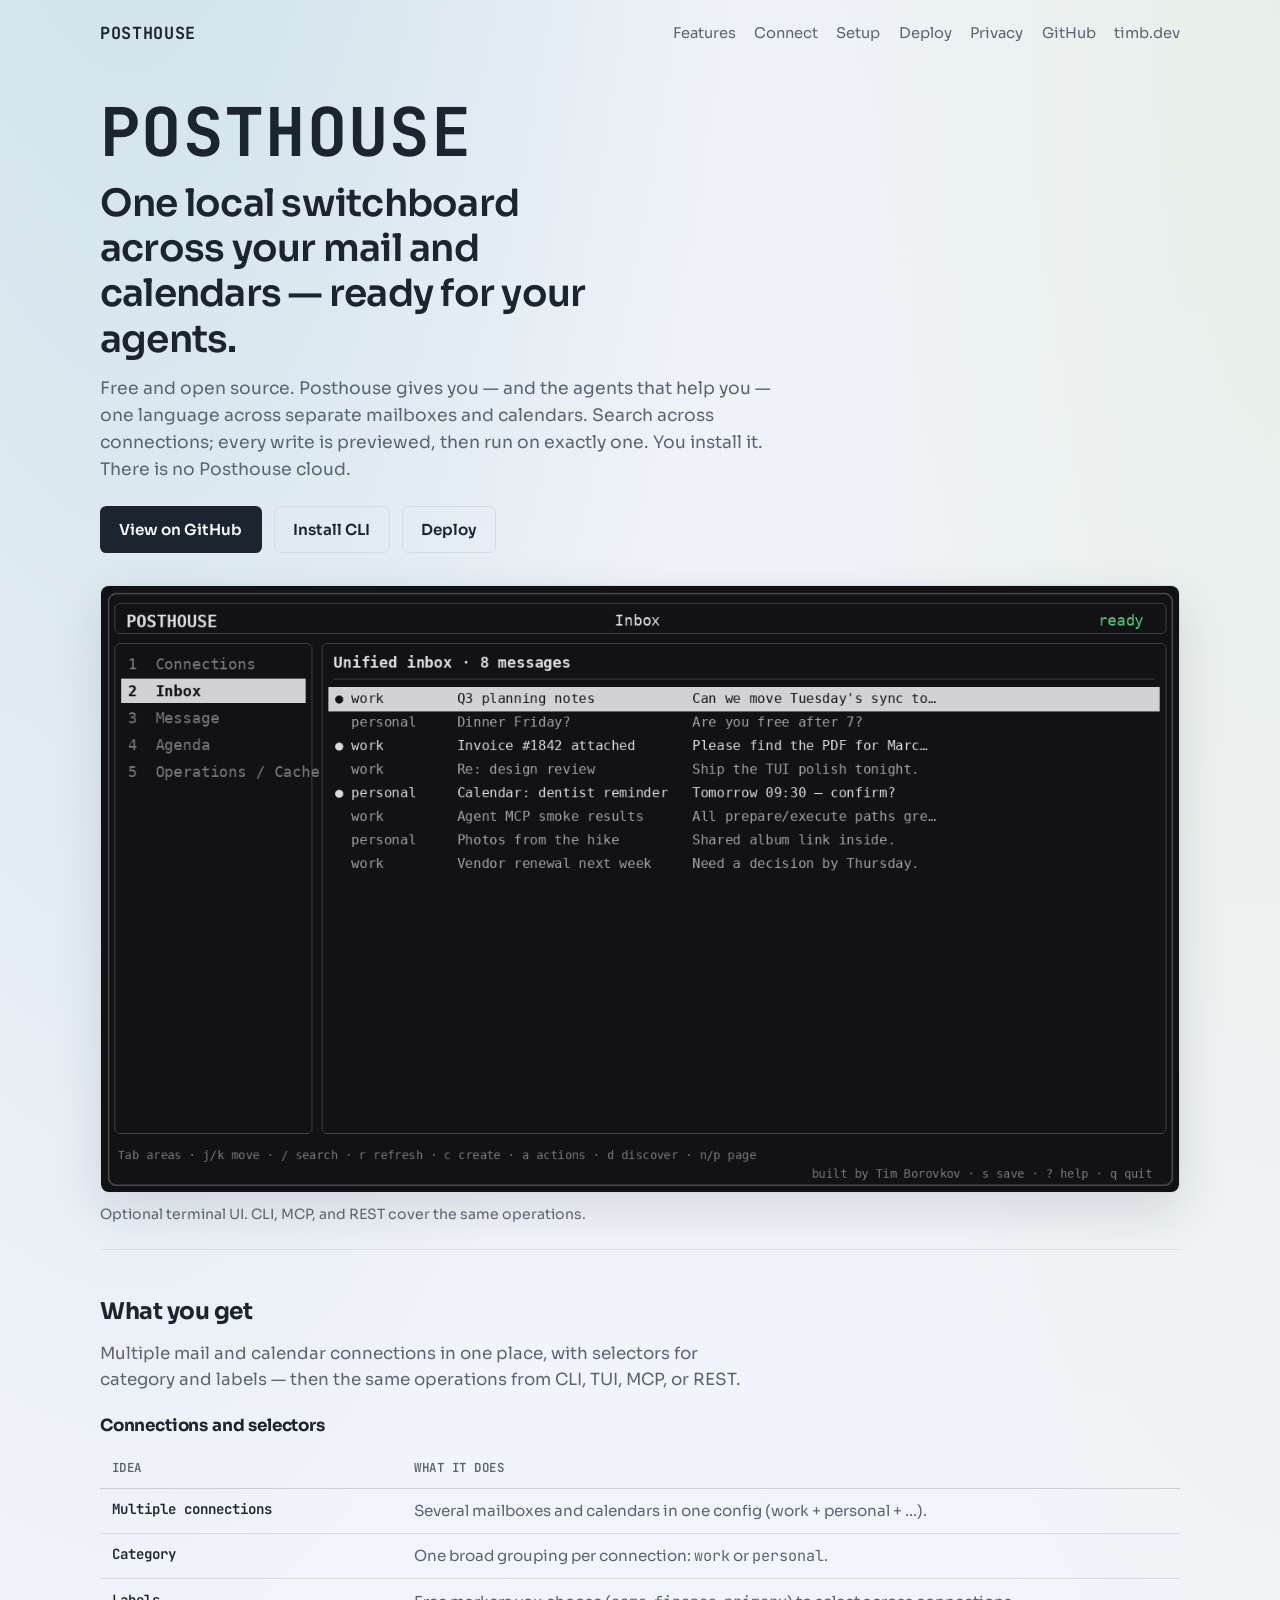
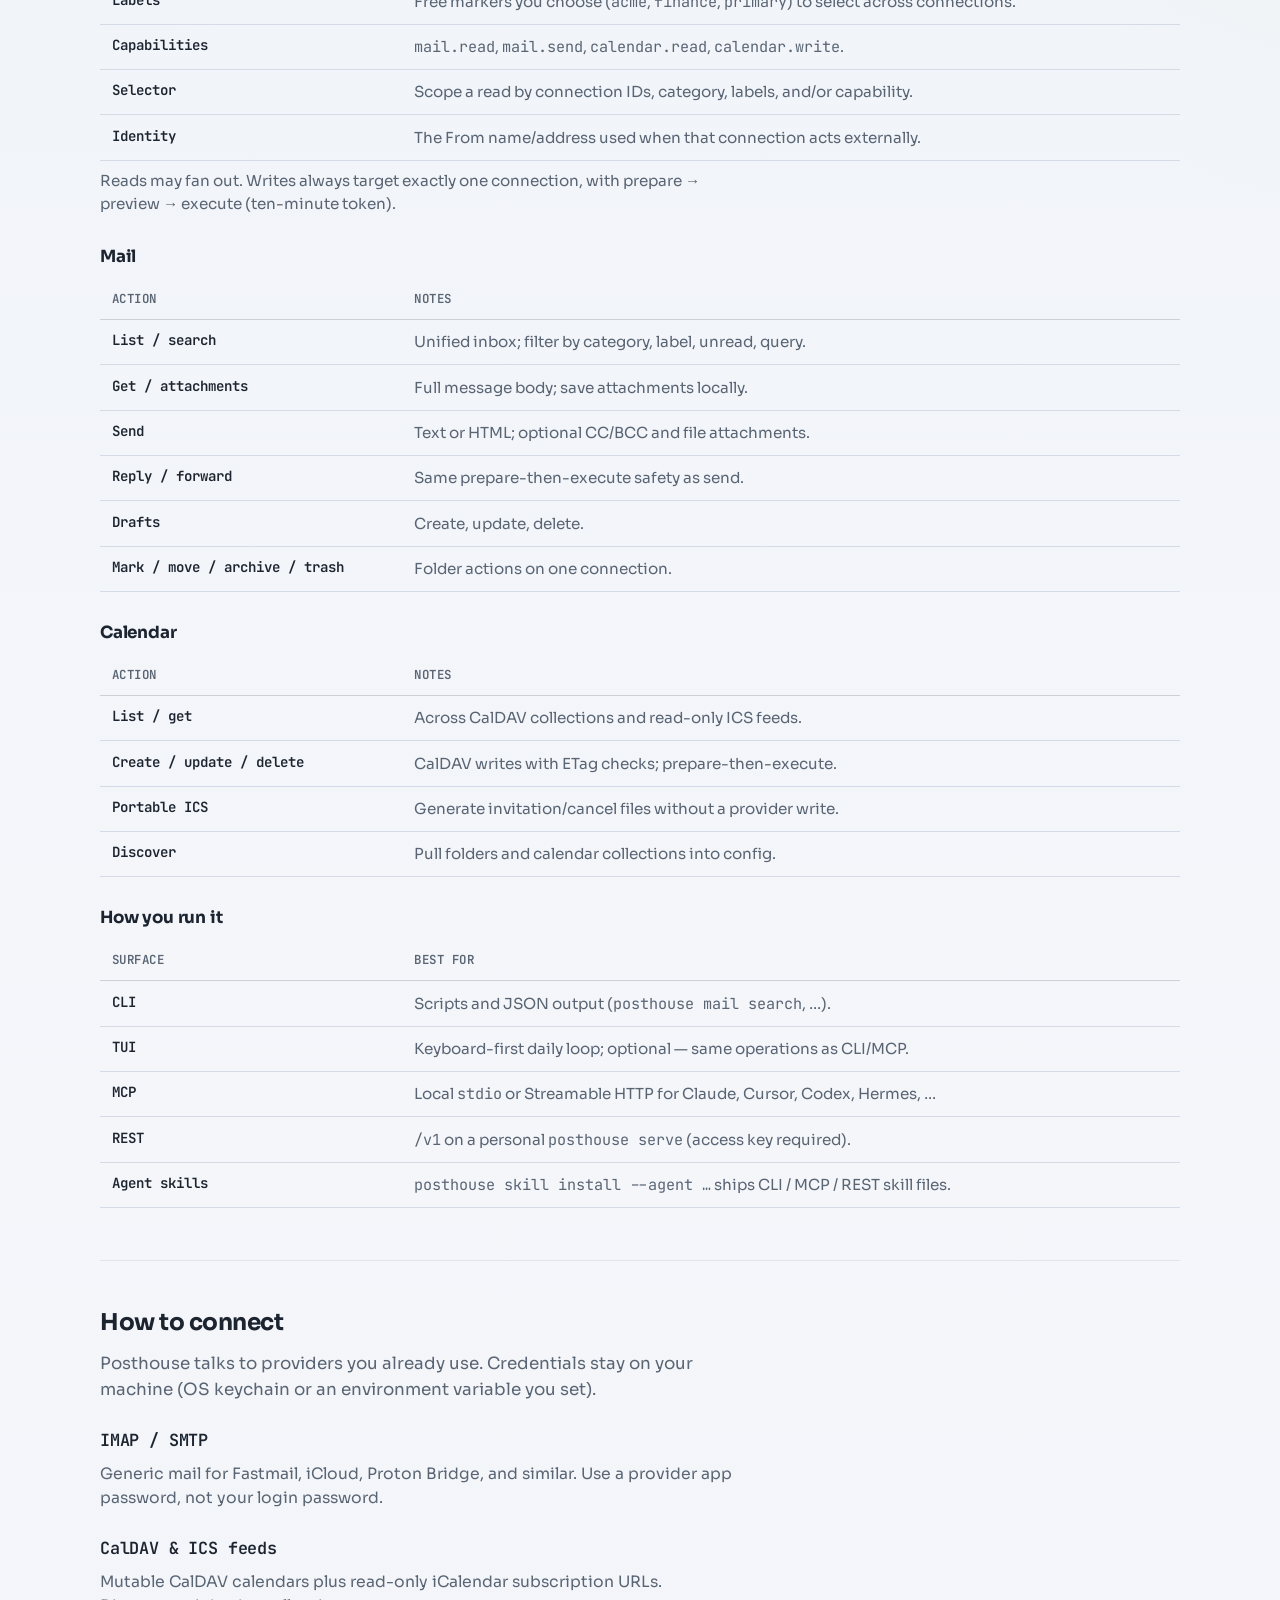
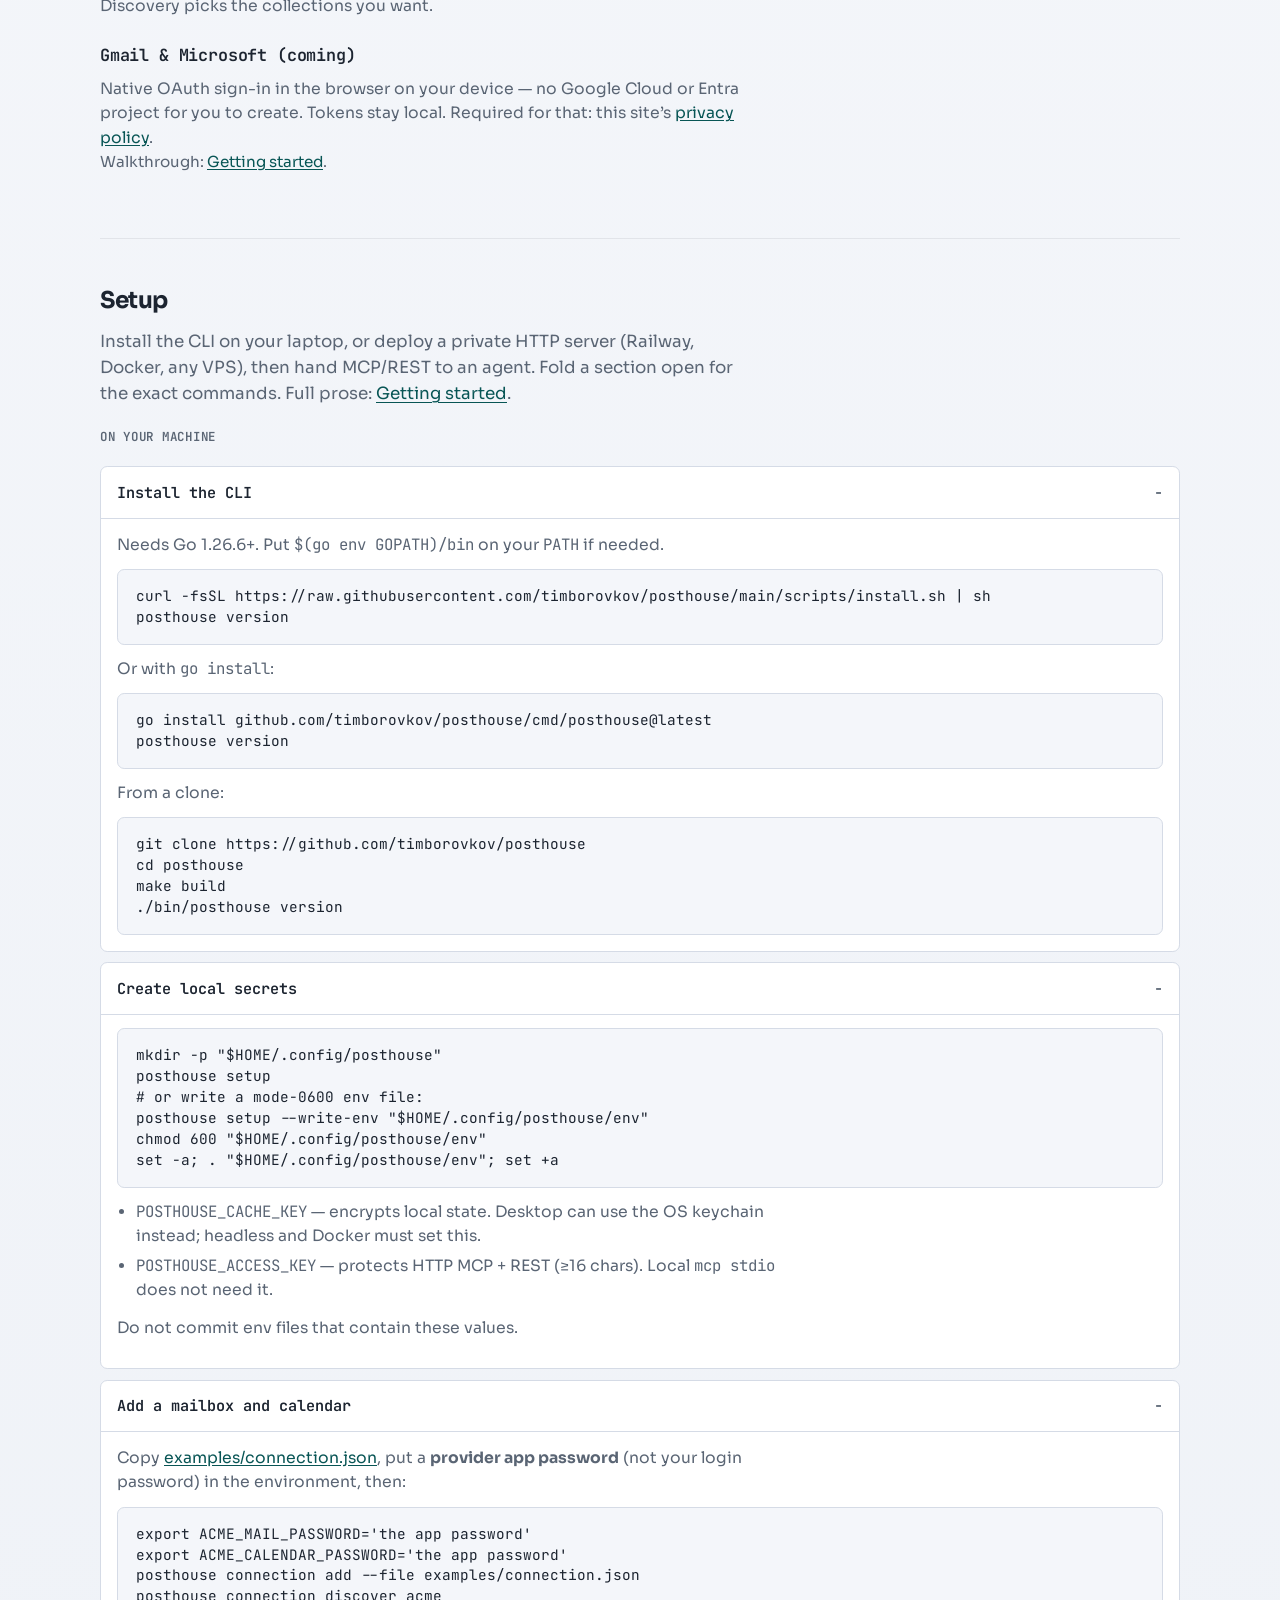
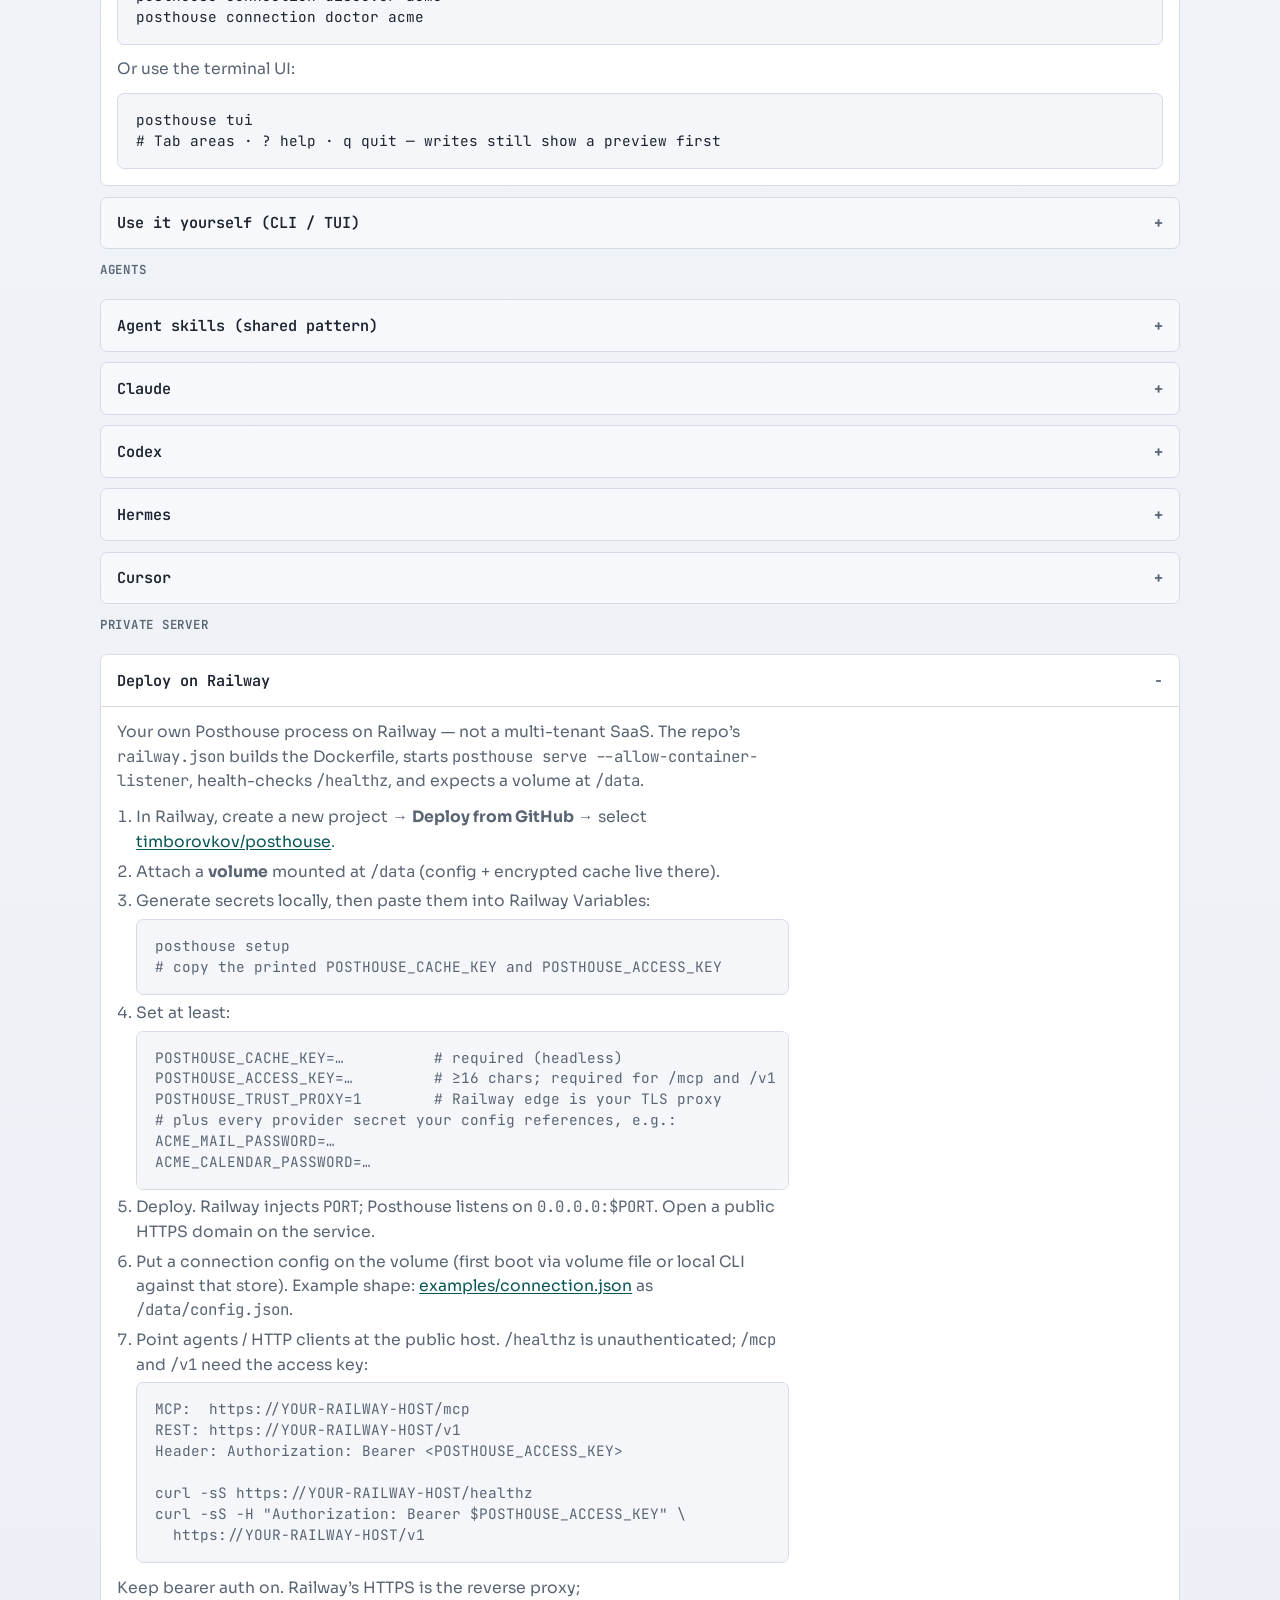
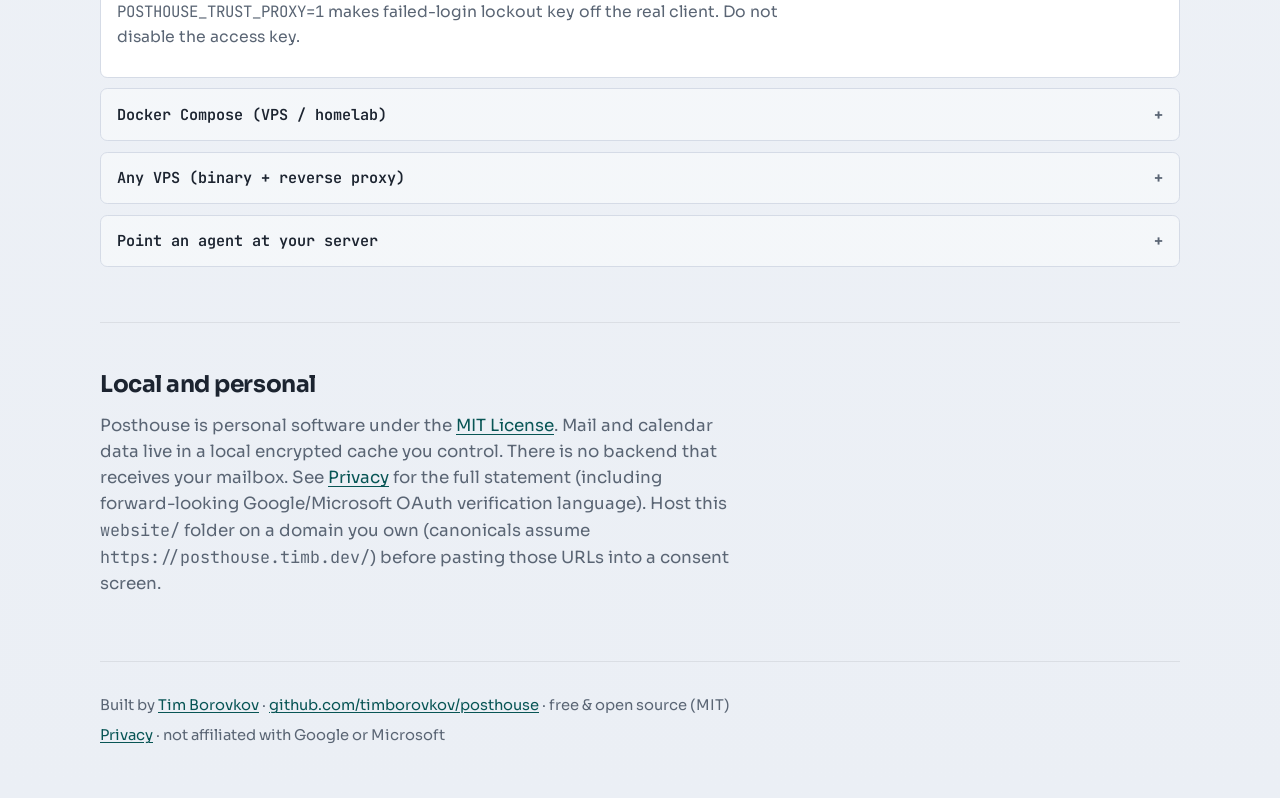
==== commit 8628e4d7: "Fix PR review findings in landing docs and setup guides Correct Railway step order, unauthenticated " ====
--- a/website/index.html
+++ b/website/index.html
@@ -307,7 +307,7 @@
         <p class="setup-group">On your machine</p>
 
         <details class="setup-block" id="setup-cli" open>
-          <summary>Install the CLI</summary>
+          <summary><span class="setup-title">Install the CLI</span></summary>
           <div class="setup-body">
             <p>Needs Go 1.26.6+. Put <code>$(go env GOPATH)/bin</code> on your <code>PATH</code> if needed.</p>
             <pre><code>curl -fsSL https://raw.githubusercontent.com/timborovkov/posthouse/main/scripts/install.sh | sh
@@ -324,9 +324,10 @@
         </details>
 
         <details class="setup-block" id="setup-secrets" open>
-          <summary>Create local secrets</summary>
-          <div class="setup-body">
-            <pre><code>posthouse setup
+          <summary><span class="setup-title">Create local secrets</span></summary>
+          <div class="setup-body">
+            <pre><code>mkdir -p "$HOME/.config/posthouse"
+posthouse setup
 # or write a mode-0600 env file:
 posthouse setup --write-env "$HOME/.config/posthouse/env"
 chmod 600 "$HOME/.config/posthouse/env"
@@ -340,7 +341,7 @@
         </details>
 
         <details class="setup-block" id="setup-connection" open>
-          <summary>Add a mailbox and calendar</summary>
+          <summary><span class="setup-title">Add a mailbox and calendar</span></summary>
           <div class="setup-body">
             <p>
               Copy
@@ -360,7 +361,7 @@
         </details>
 
         <details class="setup-block" id="setup-yourself">
-          <summary>Use it yourself (CLI / TUI)</summary>
+          <summary><span class="setup-title">Use it yourself (CLI / TUI)</span></summary>
           <div class="setup-body">
             <pre><code>posthouse mail list --category work --label primary --unread
 posthouse mail search --query renewal --page-size 25
@@ -377,7 +378,7 @@
         <p class="setup-group">Agents</p>
 
         <details class="setup-block" id="setup-skills">
-          <summary>Agent skills (shared pattern)</summary>
+          <summary><span class="setup-title">Agent skills (shared pattern)</span></summary>
           <div class="setup-body">
             <p>
               Skills teach CLI, MCP, and REST — including prepare-before-execute.
@@ -397,13 +398,12 @@
         </details>
 
         <details class="setup-block" id="setup-claude">
-          <summary>Claude</summary>
-          <div class="setup-body">
-            <p>Install the CLI first (above), then skills and/or MCP stdio:</p>
-            <pre><code>posthouse skill install --agent claude --all
-
-# MCP client config (stdio — no access key)
-{
+          <summary><span class="setup-title">Claude</span></summary>
+          <div class="setup-body">
+            <p>Install the CLI first (above), then skills:</p>
+            <pre><code>posthouse skill install --agent claude --all</code></pre>
+            <p>Register local MCP stdio in your MCP client config (no access key):</p>
+            <pre><code>{
   "mcpServers": {
     "posthouse": {
       "command": "/absolute/path/to/posthouse",
@@ -420,46 +420,62 @@
         </details>
 
         <details class="setup-block" id="setup-codex">
-          <summary>Codex</summary>
-          <div class="setup-body">
-            <p>Install the Posthouse binary, then:</p>
-            <pre><code>posthouse skill install --agent codex --all
-# point Codex MCP at the same binary:
-posthouse mcp stdio</code></pre>
+          <summary><span class="setup-title">Codex</span></summary>
+          <div class="setup-body">
+            <p>Install the Posthouse binary, then skills and the same MCP stdio config pattern as Claude:</p>
+            <pre><code>posthouse skill install --agent codex --all</code></pre>
+            <pre><code>{
+  "mcpServers": {
+    "posthouse": {
+      "command": "/absolute/path/to/posthouse",
+      "args": ["mcp", "stdio"]
+    }
+  }
+}</code></pre>
           </div>
         </details>
 
         <details class="setup-block" id="setup-hermes">
-          <summary>Hermes</summary>
+          <summary><span class="setup-title">Hermes</span></summary>
           <div class="setup-body">
             <p>
               Install the CLI, then Hermes skills. Hermes calls the same MCP tools
               (<code>messages_search</code>, prepare/execute, and so on.
             </p>
-            <pre><code>posthouse skill install --agent hermes --all
-# Local:
-posthouse mcp stdio
-# Remote: https://your-host/mcp
-#   Authorization: Bearer &lt;POSTHOUSE_ACCESS_KEY&gt;</code></pre>
+            <pre><code>posthouse skill install --agent hermes --all</code></pre>
+            <p>Local stdio (same JSON shape as Claude/Codex), or remote HTTPS:</p>
+            <pre><code># Local: posthouse mcp stdio via the MCP client config
+# Remote MCP:
+#   URL:    https://your-host/mcp
+#   Header: Authorization: Bearer &lt;POSTHOUSE_ACCESS_KEY&gt;</code></pre>
           </div>
         </details>
 
         <details class="setup-block" id="setup-cursor">
-          <summary>Cursor</summary>
+          <summary><span class="setup-title">Cursor</span></summary>
           <div class="setup-body">
             <p>Install the CLI, then Cursor skills and an MCP server entry:</p>
-            <pre><code>posthouse skill install --agent cursor --all
-
-# MCP: stdio (local) or HTTP (private server)
-# stdio command/args: posthouse · mcp · stdio
-# HTTP: https://your-host/mcp + Bearer POSTHOUSE_ACCESS_KEY</code></pre>
+            <pre><code>posthouse skill install --agent cursor --all</code></pre>
+            <pre><code>{
+  "mcpServers": {
+    "posthouse": {
+      "command": "/absolute/path/to/posthouse",
+      "args": ["mcp", "stdio"]
+    }
+  }
+}</code></pre>
+            <p>
+              For a private server instead, point Cursor at
+              <code>https://your-host/mcp</code> with
+              <code>Authorization: Bearer &lt;POSTHOUSE_ACCESS_KEY&gt;</code>.
+            </p>
           </div>
         </details>
 
         <p class="setup-group" id="setup-deploy">Private server</p>
 
         <details class="setup-block" id="setup-railway" open>
-          <summary>Deploy on Railway</summary>
+          <summary><span class="setup-title">Deploy on Railway</span></summary>
           <div class="setup-body">
             <p>
               Your own Posthouse process on Railway — not a multi-tenant SaaS.
@@ -479,18 +495,18 @@
               </li>
               <li>
                 Generate secrets locally, then paste them into Railway Variables:
+                <pre><code>posthouse setup
+# copy the printed POSTHOUSE_CACHE_KEY and POSTHOUSE_ACCESS_KEY</code></pre>
               </li>
-            </ol>
-            <pre><code>posthouse setup
-# copy the printed POSTHOUSE_CACHE_KEY and POSTHOUSE_ACCESS_KEY</code></pre>
-            <p>Set at least:</p>
-            <pre><code>POSTHOUSE_CACHE_KEY=…          # required (headless)
+              <li>
+                Set at least:
+                <pre><code>POSTHOUSE_CACHE_KEY=…          # required (headless)
 POSTHOUSE_ACCESS_KEY=…         # ≥16 chars; required for /mcp and /v1
 POSTHOUSE_TRUST_PROXY=1        # Railway edge is your TLS proxy
 # plus every provider secret your config references, e.g.:
 ACME_MAIL_PASSWORD=…
 ACME_CALENDAR_PASSWORD=…</code></pre>
-            <ol start="5">
+              </li>
               <li>
                 Deploy. Railway injects <code>PORT</code>; Posthouse listens on
                 <code>0.0.0.0:$PORT</code>. Open a public HTTPS domain on the service.
@@ -503,16 +519,19 @@
                 >
                 as <code>/data/config.json</code>.
               </li>
-              <li>Point agents / HTTP clients at the public host:</li>
-            </ol>
-            <pre><code>MCP:  https://YOUR-RAILWAY-HOST/mcp
+              <li>
+                Point agents / HTTP clients at the public host.
+                <code>/healthz</code> is unauthenticated; <code>/mcp</code> and
+                <code>/v1</code> need the access key:
+                <pre><code>MCP:  https://YOUR-RAILWAY-HOST/mcp
 REST: https://YOUR-RAILWAY-HOST/v1
 Header: Authorization: Bearer &lt;POSTHOUSE_ACCESS_KEY&gt;
 
-curl -sS -H "Authorization: Bearer $POSTHOUSE_ACCESS_KEY" \
-  https://YOUR-RAILWAY-HOST/healthz
+curl -sS https://YOUR-RAILWAY-HOST/healthz
 curl -sS -H "Authorization: Bearer $POSTHOUSE_ACCESS_KEY" \
   https://YOUR-RAILWAY-HOST/v1</code></pre>
+              </li>
+            </ol>
             <p>
               Keep bearer auth on. Railway’s HTTPS is the reverse proxy;
               <code>POSTHOUSE_TRUST_PROXY=1</code> makes failed-login lockout key
@@ -522,7 +541,7 @@
         </details>
 
         <details class="setup-block" id="setup-docker">
-          <summary>Docker Compose (VPS / homelab)</summary>
+          <summary><span class="setup-title">Docker Compose (VPS / homelab)</span></summary>
           <div class="setup-body">
             <p>
               Same HTTP surface as Railway: Streamable MCP at <code>/mcp</code>,
@@ -531,12 +550,17 @@
             </p>
             <pre><code>git clone https://github.com/timborovkov/posthouse
 cd posthouse
+# with a local posthouse binary:
+mkdir -p "$HOME/.config/posthouse"
 posthouse setup --write-env .env
+# or without a binary yet:
+# cp .env.example .env
 # edit .env: POSTHOUSE_CACHE_KEY, POSTHOUSE_ACCESS_KEY, provider passwords
 docker compose up --build -d
 # host: 127.0.0.1:8791 → container :8791
+curl -sS http://127.0.0.1:8791/healthz
 curl -sS -H "Authorization: Bearer $POSTHOUSE_ACCESS_KEY" \
-  http://127.0.0.1:8791/healthz</code></pre>
+  http://127.0.0.1:8791/v1</code></pre>
             <p>Expose remotely only behind TLS (Caddy, nginx, Traefik, …):</p>
             <pre><code># reverse-proxy https://mail.example.com → 127.0.0.1:8791
 # then set on the container:
@@ -555,7 +579,7 @@
         </details>
 
         <details class="setup-block" id="setup-vps">
-          <summary>Any VPS (binary + reverse proxy)</summary>
+          <summary><span class="setup-title">Any VPS (binary + reverse proxy)</span></summary>
           <div class="setup-body">
             <p>
               Install the CLI on the server, write secrets, then run
@@ -564,8 +588,9 @@
             <pre><code># on the VPS
 curl -fsSL https://raw.githubusercontent.com/timborovkov/posthouse/main/scripts/install.sh | sh
 sudo mkdir -p /etc/posthouse /var/lib/posthouse
+sudo chown "$USER":"$USER" /etc/posthouse /var/lib/posthouse
 posthouse setup --write-env /etc/posthouse/env
-sudo chmod 600 /etc/posthouse/env
+chmod 600 /etc/posthouse/env
 # put connections in /var/lib/posthouse/config.json
 set -a; . /etc/posthouse/env; set +a
 posthouse --config /var/lib/posthouse/config.json serve --address 127.0.0.1:8791</code></pre>
@@ -579,21 +604,22 @@
             </p>
             <pre><code>MCP:  https://mail.example.com/mcp
 REST: https://mail.example.com/v1
-Authorization: Bearer &lt;POSTHOUSE_ACCESS_KEY&gt;</code></pre>
+Authorization: Bearer &lt;POSTHOUSE_ACCESS_KEY&gt;
+
+curl -sS https://mail.example.com/healthz</code></pre>
           </div>
         </details>
 
         <details class="setup-block" id="setup-remote-agents">
-          <summary>Point an agent at your server</summary>
+          <summary><span class="setup-title">Point an agent at your server</span></summary>
           <div class="setup-body">
             <p>
               After Railway, Docker, or a VPS is up, teach the agent the HTTP
               skills and the URL — not local <code>stdio</code>.
             </p>
             <pre><code>posthouse skill install --agent claude rest mcp
-# (or cursor / codex / hermes)
-
-# MCP over HTTPS
+# (or cursor / codex / hermes)</code></pre>
+            <pre><code># MCP over HTTPS
 URL:     https://YOUR-HOST/mcp
 Header:  Authorization: Bearer &lt;POSTHOUSE_ACCESS_KEY&gt;
 
@@ -612,8 +638,11 @@
           <a href="https://github.com/timborovkov/posthouse/blob/main/LICENSE">MIT License</a>.
           Mail and calendar data live in a local encrypted cache you control.
           There is no backend that receives your mailbox. See
-          <a href="privacy.html">Privacy</a> for the full statement used with
-          Google and Microsoft OAuth verification.
+          <a href="privacy.html">Privacy</a> for the full statement (including
+          forward-looking Google/Microsoft OAuth verification language).
+          Host this <code>website/</code> folder on a domain you own (canonicals
+          assume <code>https://posthouse.timb.dev/</code>) before pasting those
+          URLs into a consent screen.
         </p>
       </section>
     </main>
--- a/website/assets/site.css
+++ b/website/assets/site.css
@@ -47,6 +47,23 @@
   color: var(--accent);
 }
 
+a:focus-visible,
+.btn:focus-visible,
+.nav a:focus-visible,
+.brand:focus-visible,
+.setup-block > summary:focus-visible {
+  outline: 2px solid var(--accent);
+  outline-offset: 3px;
+}
+
+.setup-title {
+  font: inherit;
+}
+
+.btn:focus-visible {
+  outline-offset: 2px;
+}
+
 .wrap {
   width: min(1080px, calc(100% - 2.5rem));
   margin-inline: auto;
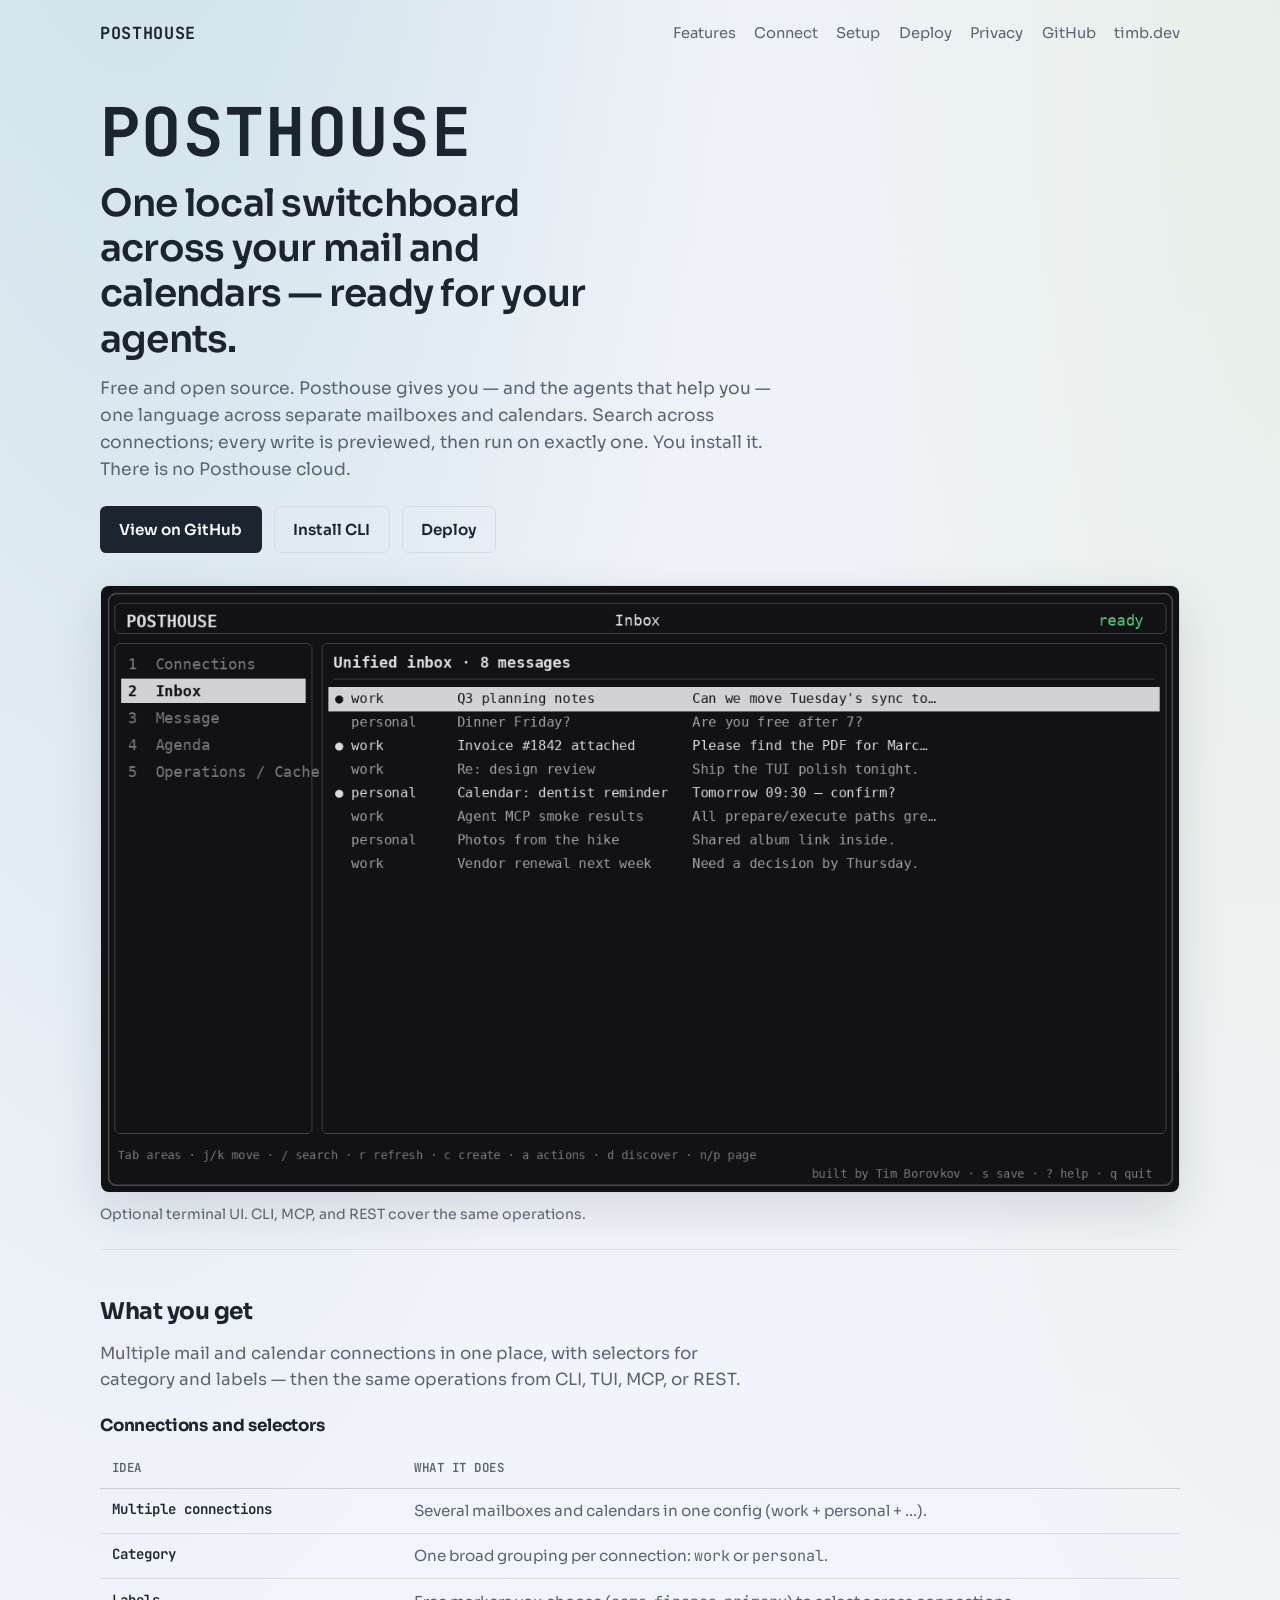
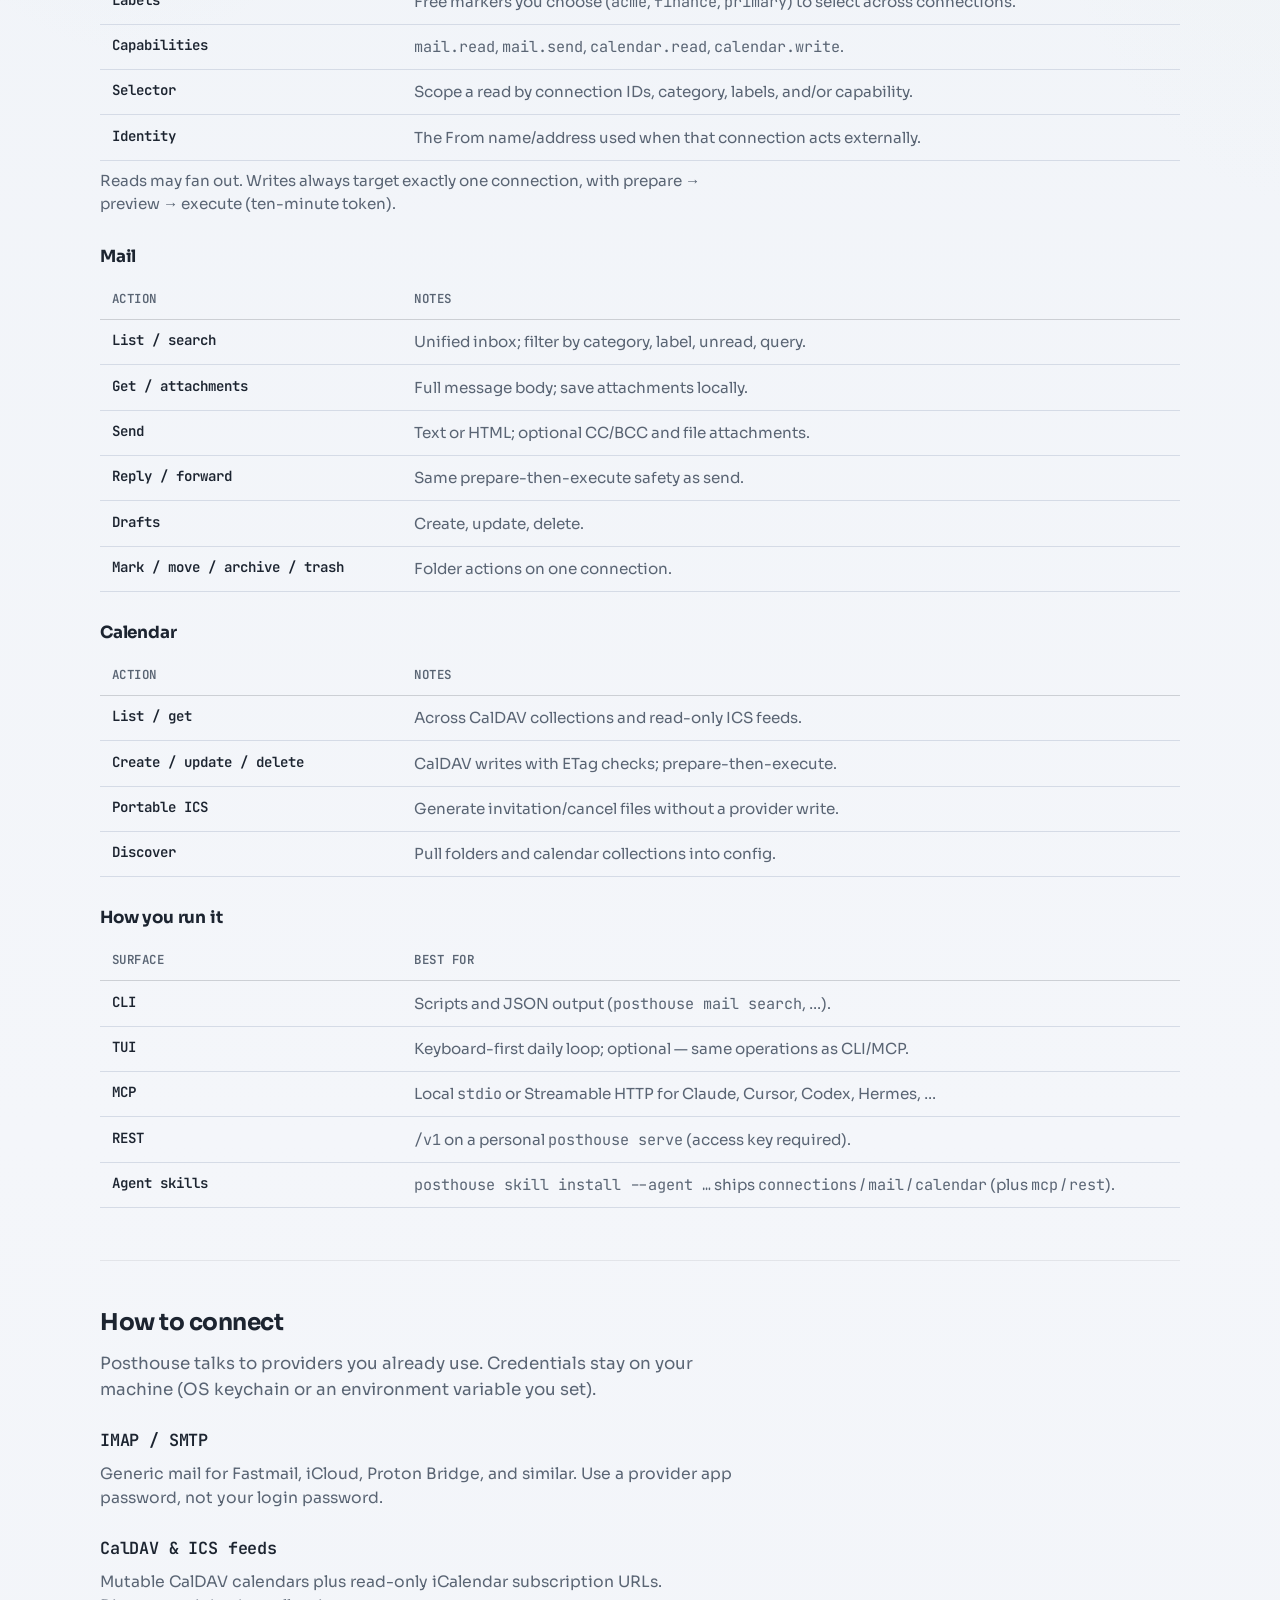
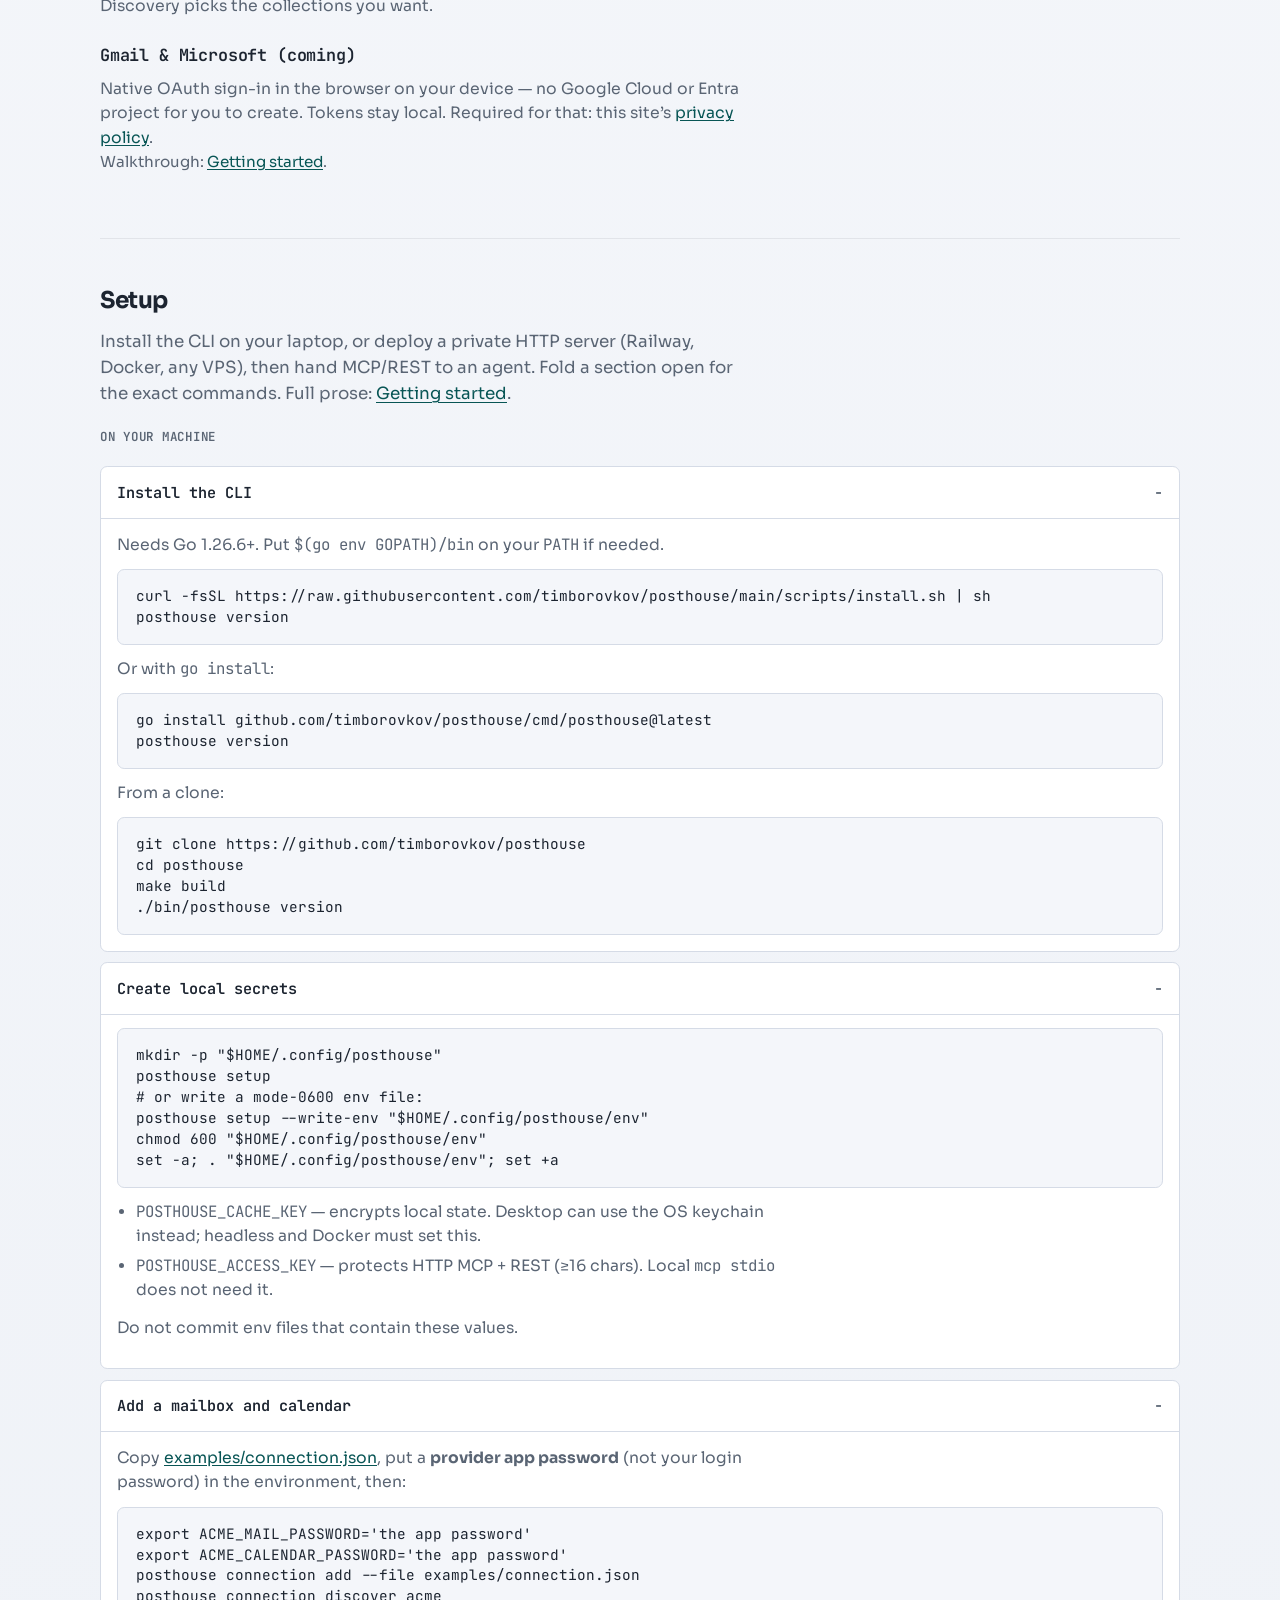
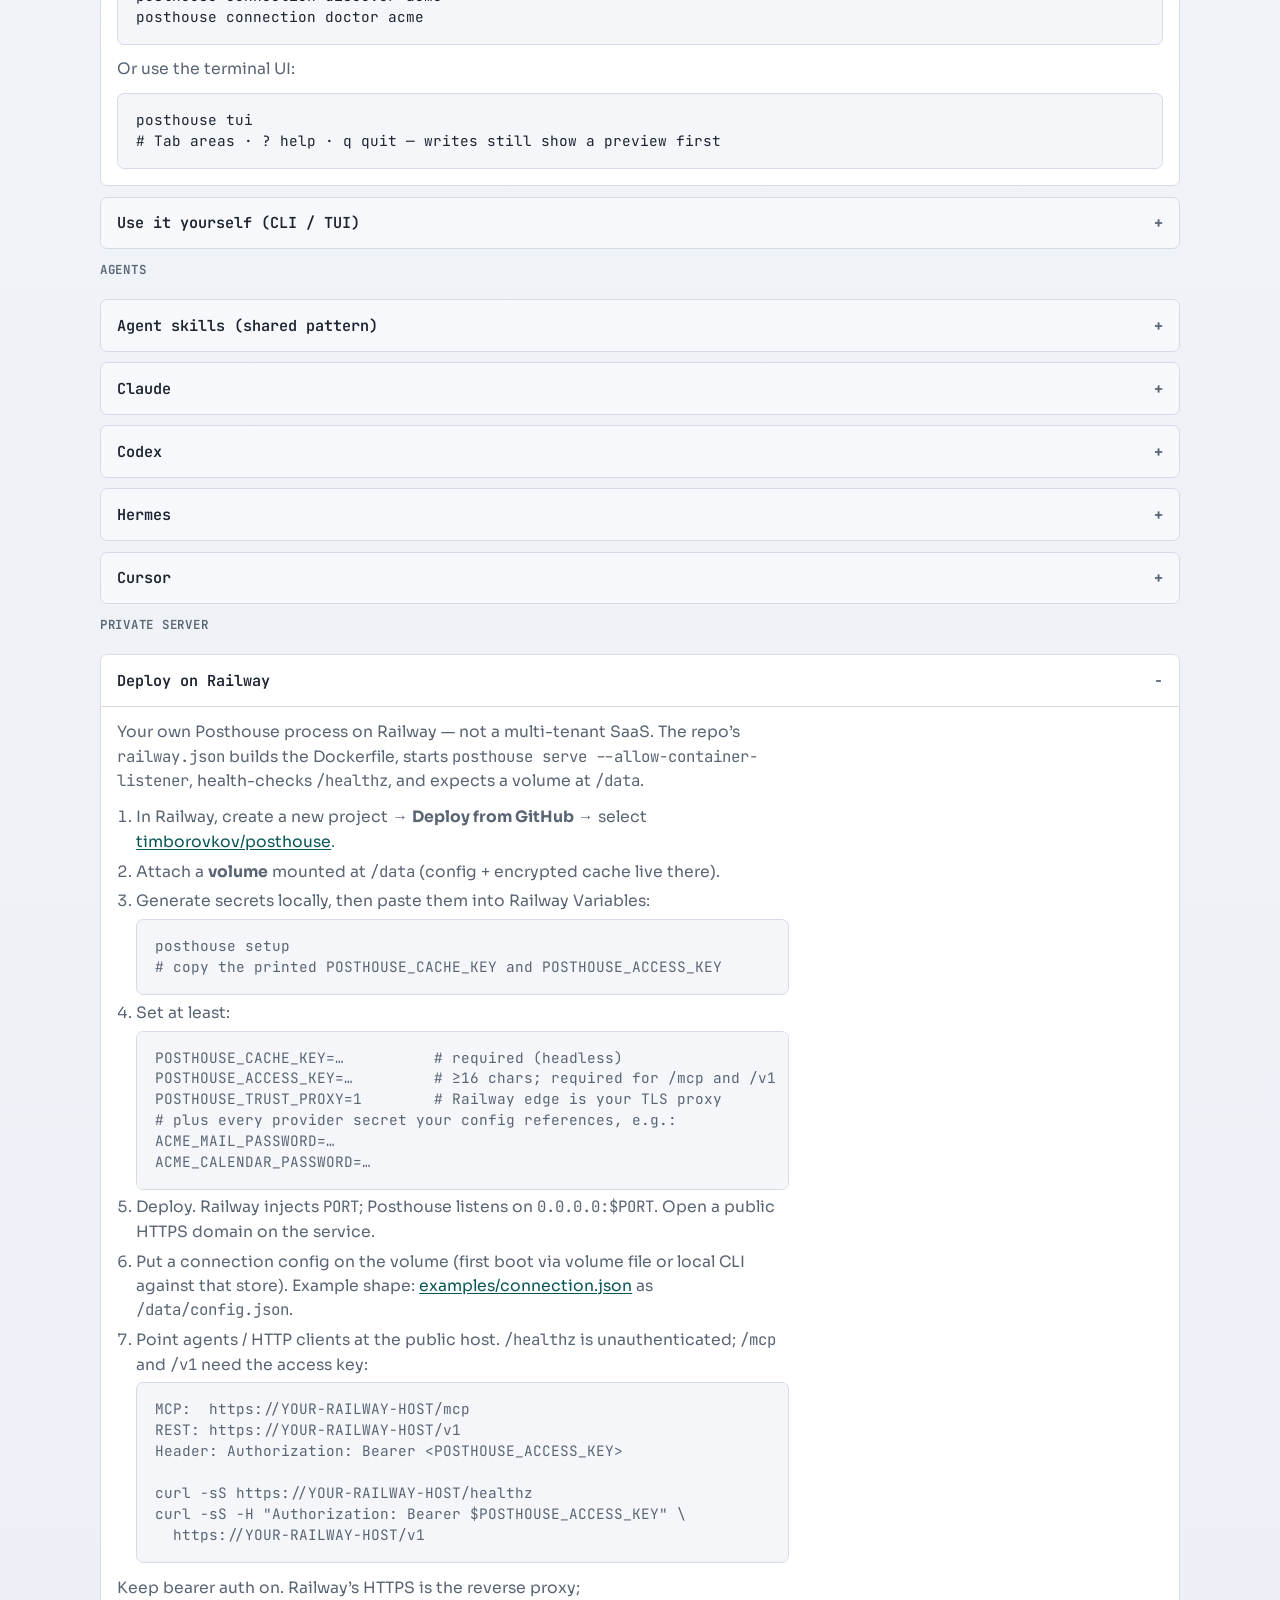
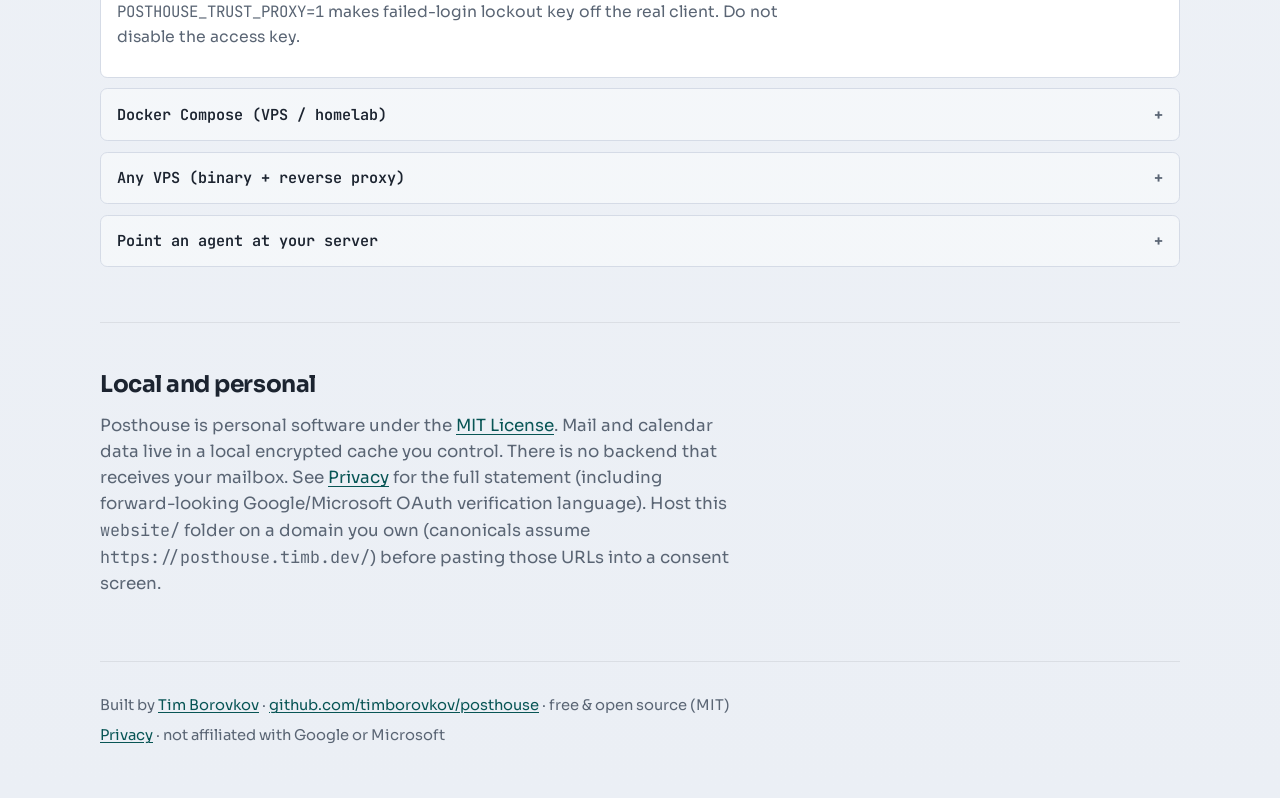
==== commit ff05ee37: "Merge origin/main; resolve README skill-install conflict Keep the landing/README rewrite while adopt" ====
--- a/website/index.html
+++ b/website/index.html
@@ -247,7 +247,7 @@
               </tr>
               <tr>
                 <td>Agent skills</td>
-                <td><code>posthouse skill install --agent …</code> ships CLI / MCP / REST skill files.</td>
+                <td><code>posthouse skill install --agent …</code> ships <code>connections</code> / <code>mail</code> / <code>calendar</code> (plus <code>mcp</code> / <code>rest</code>).</td>
               </tr>
             </tbody>
           </table>
@@ -385,13 +385,16 @@
               <code>--agent</code> accepts <code>claude</code>, <code>cursor</code>,
               <code>codex</code>, or <code>hermes</code>.
             </p>
-            <pre><code>posthouse skill install --agent claude --all
+            <pre><code>posthouse skill install --agent claude connections mail calendar
 posthouse skill list
-# or copy into any folder: posthouse skill install --dir PATH cli mcp rest</code></pre>
+# transports when needed:
+# posthouse skill install --agent claude mcp
+# posthouse skill install --agent claude --all
+# or: posthouse skill install --dir PATH connections mail calendar</code></pre>
             <p>Pick the surface that matches how you run Posthouse:</p>
             <ul>
-              <li>CLI on this machine → install the <code>cli</code> skill (or <code>--all</code>)</li>
-              <li>Local MCP → <code>posthouse mcp stdio</code> + <code>mcp</code> skill</li>
+              <li>CLI on this machine → <code>connections mail calendar</code></li>
+              <li>Local MCP → <code>posthouse mcp stdio</code> + the <code>mcp</code> skill</li>
               <li>Server URL → <code>rest</code> and/or <code>mcp</code> skills + <code>POSTHOUSE_ACCESS_KEY</code></li>
             </ul>
           </div>
@@ -401,7 +404,7 @@
           <summary><span class="setup-title">Claude</span></summary>
           <div class="setup-body">
             <p>Install the CLI first (above), then skills:</p>
-            <pre><code>posthouse skill install --agent claude --all</code></pre>
+            <pre><code>posthouse skill install --agent claude connections mail calendar</code></pre>
             <p>Register local MCP stdio in your MCP client config (no access key):</p>
             <pre><code>{
   "mcpServers": {
@@ -423,7 +426,7 @@
           <summary><span class="setup-title">Codex</span></summary>
           <div class="setup-body">
             <p>Install the Posthouse binary, then skills and the same MCP stdio config pattern as Claude:</p>
-            <pre><code>posthouse skill install --agent codex --all</code></pre>
+            <pre><code>posthouse skill install --agent codex connections mail calendar</code></pre>
             <pre><code>{
   "mcpServers": {
     "posthouse": {
@@ -442,7 +445,7 @@
               Install the CLI, then Hermes skills. Hermes calls the same MCP tools
               (<code>messages_search</code>, prepare/execute, and so on.
             </p>
-            <pre><code>posthouse skill install --agent hermes --all</code></pre>
+            <pre><code>posthouse skill install --agent hermes connections mail calendar</code></pre>
             <p>Local stdio (same JSON shape as Claude/Codex), or remote HTTPS:</p>
             <pre><code># Local: posthouse mcp stdio via the MCP client config
 # Remote MCP:
@@ -455,7 +458,7 @@
           <summary><span class="setup-title">Cursor</span></summary>
           <div class="setup-body">
             <p>Install the CLI, then Cursor skills and an MCP server entry:</p>
-            <pre><code>posthouse skill install --agent cursor --all</code></pre>
+            <pre><code>posthouse skill install --agent cursor connections mail calendar</code></pre>
             <pre><code>{
   "mcpServers": {
     "posthouse": {
@@ -618,7 +621,7 @@
               skills and the URL — not local <code>stdio</code>.
             </p>
             <pre><code>posthouse skill install --agent claude rest mcp
-# (or cursor / codex / hermes)</code></pre>
+# (or cursor / codex / hermes; add connections mail calendar if the agent also runs the CLI)</code></pre>
             <pre><code># MCP over HTTPS
 URL:     https://YOUR-HOST/mcp
 Header:  Authorization: Bearer &lt;POSTHOUSE_ACCESS_KEY&gt;
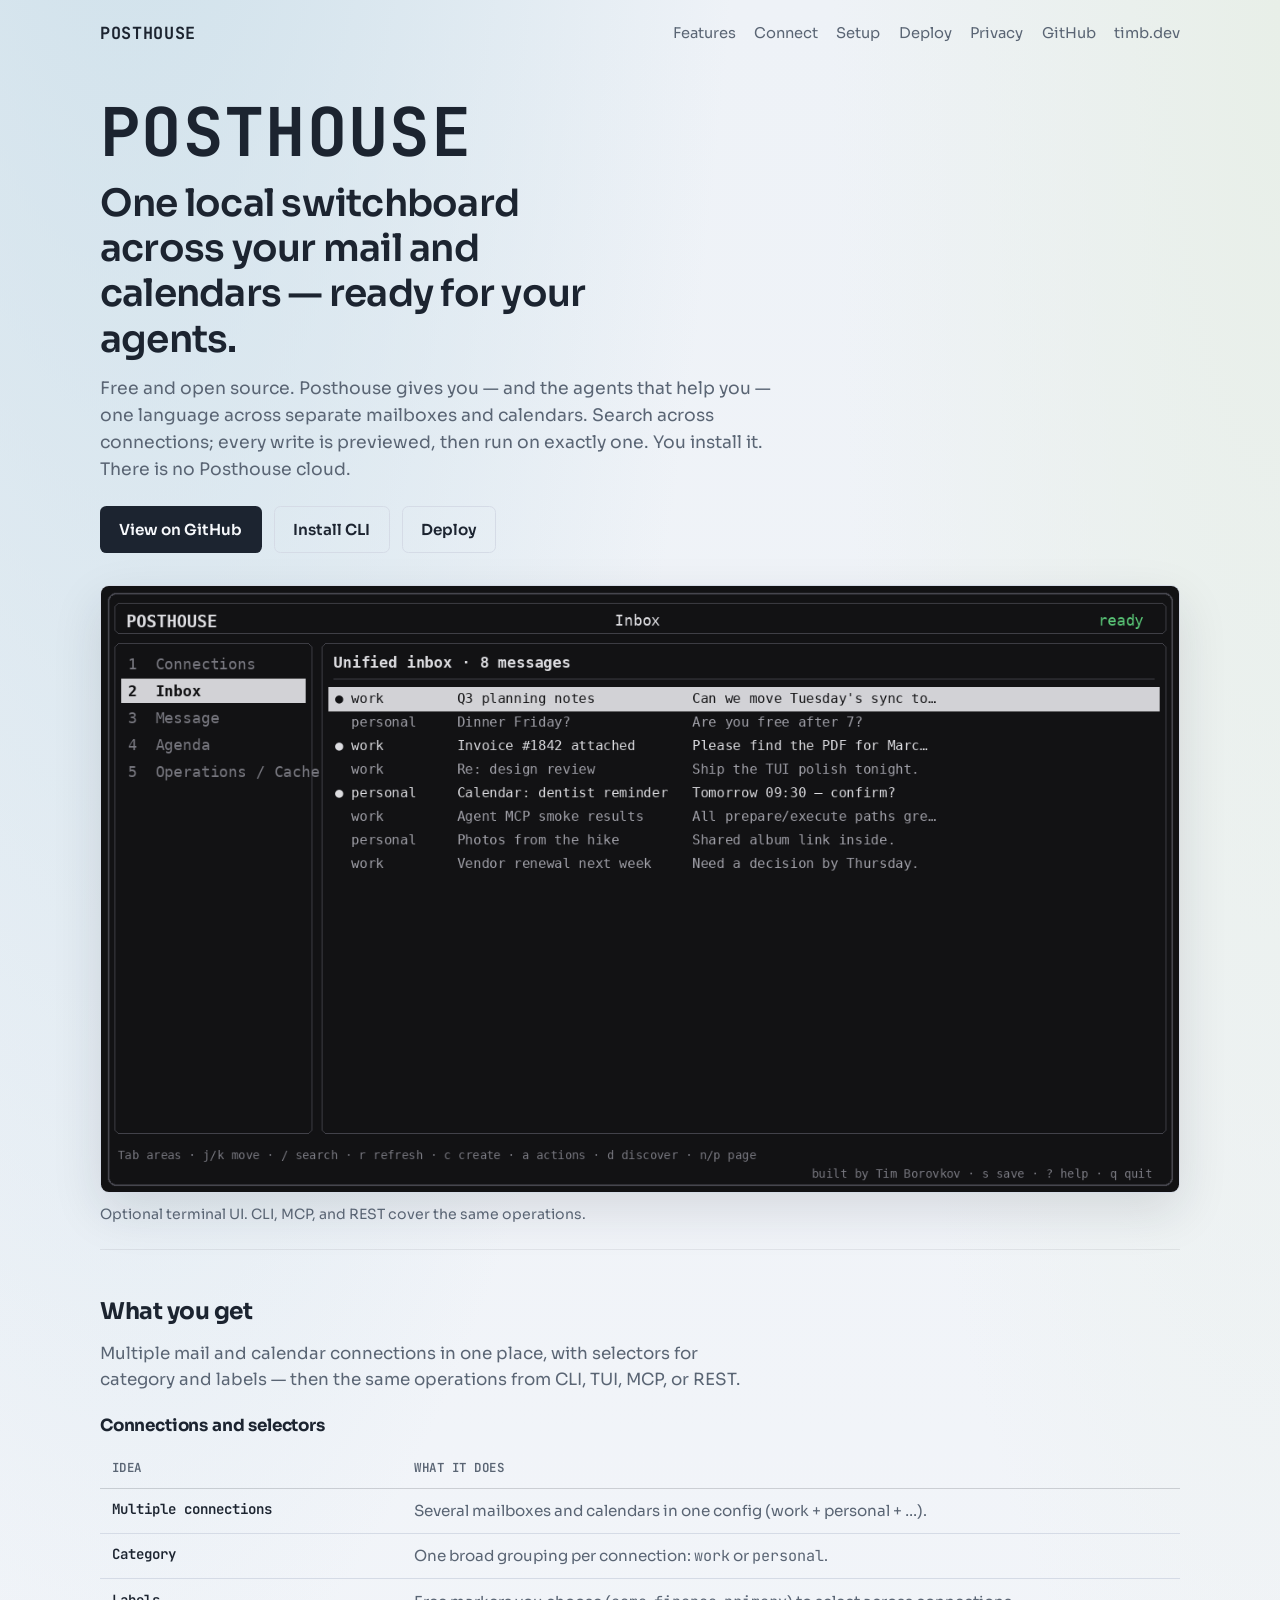
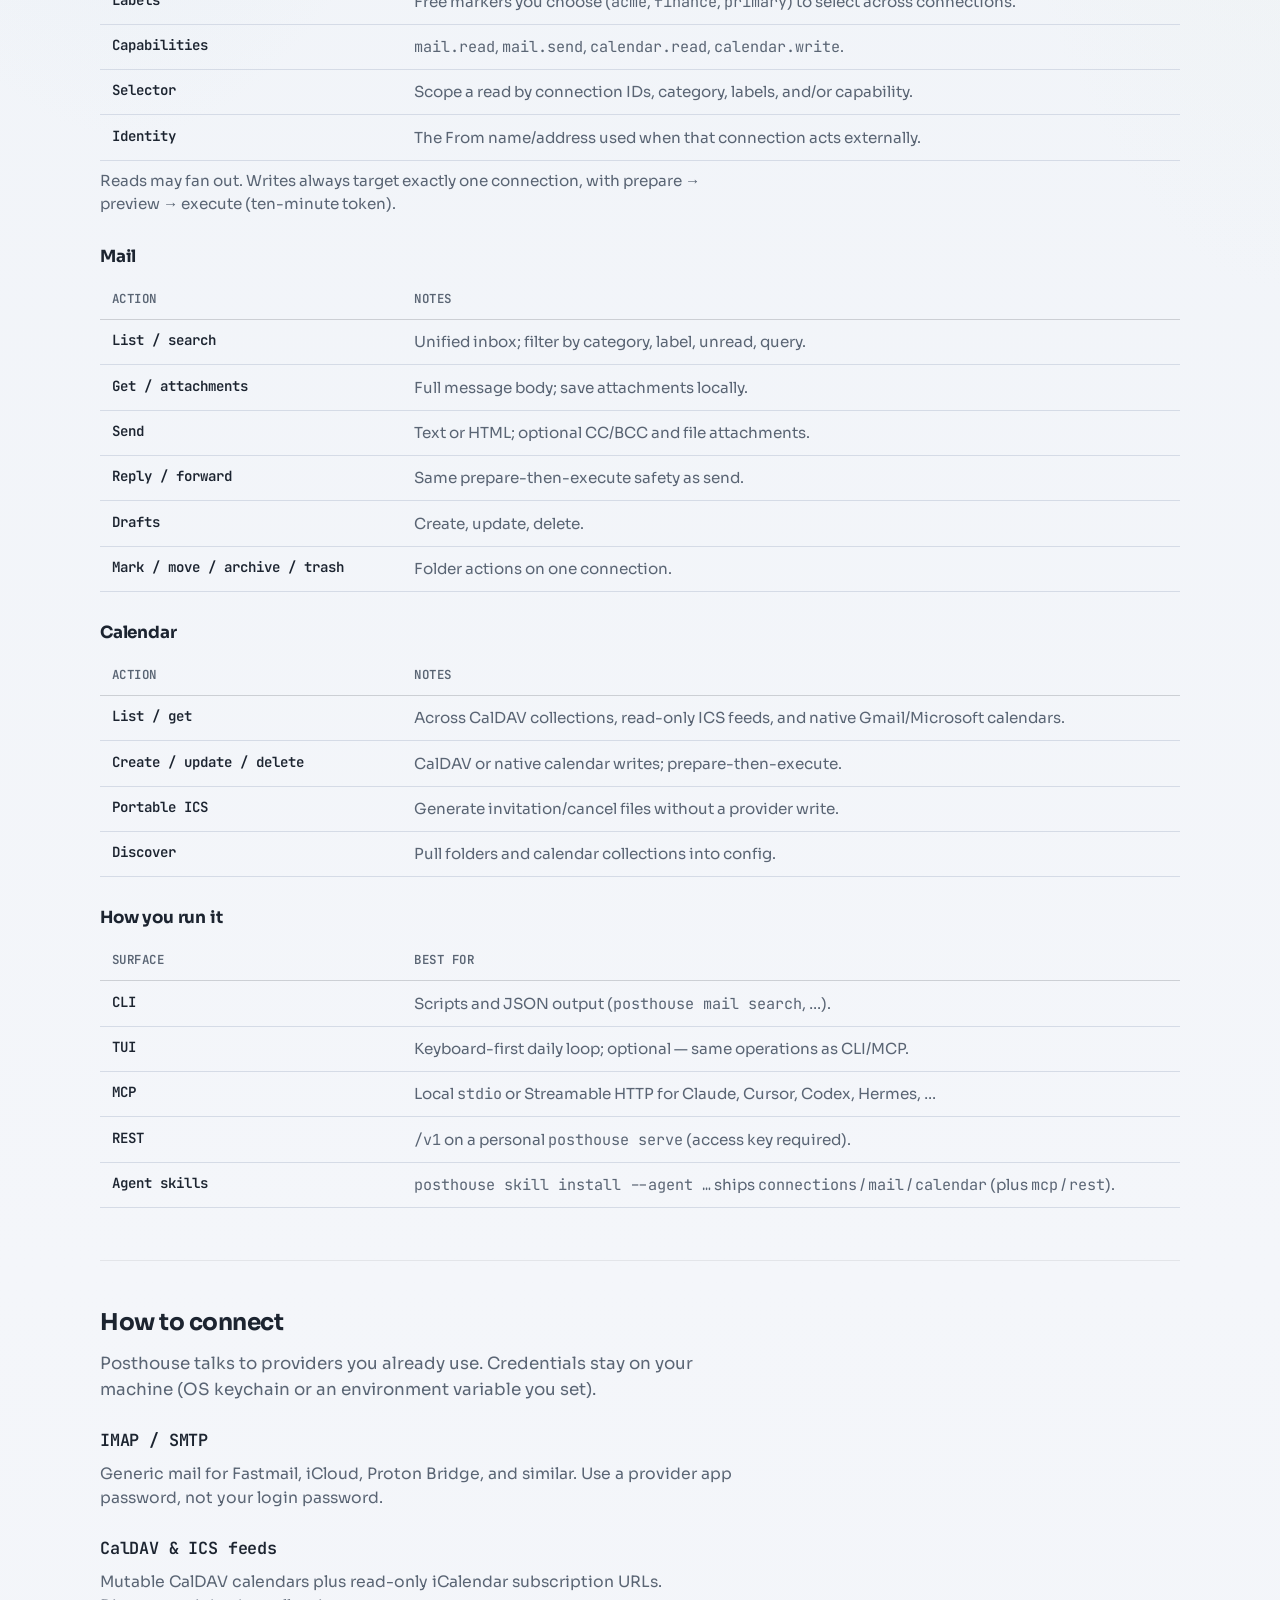
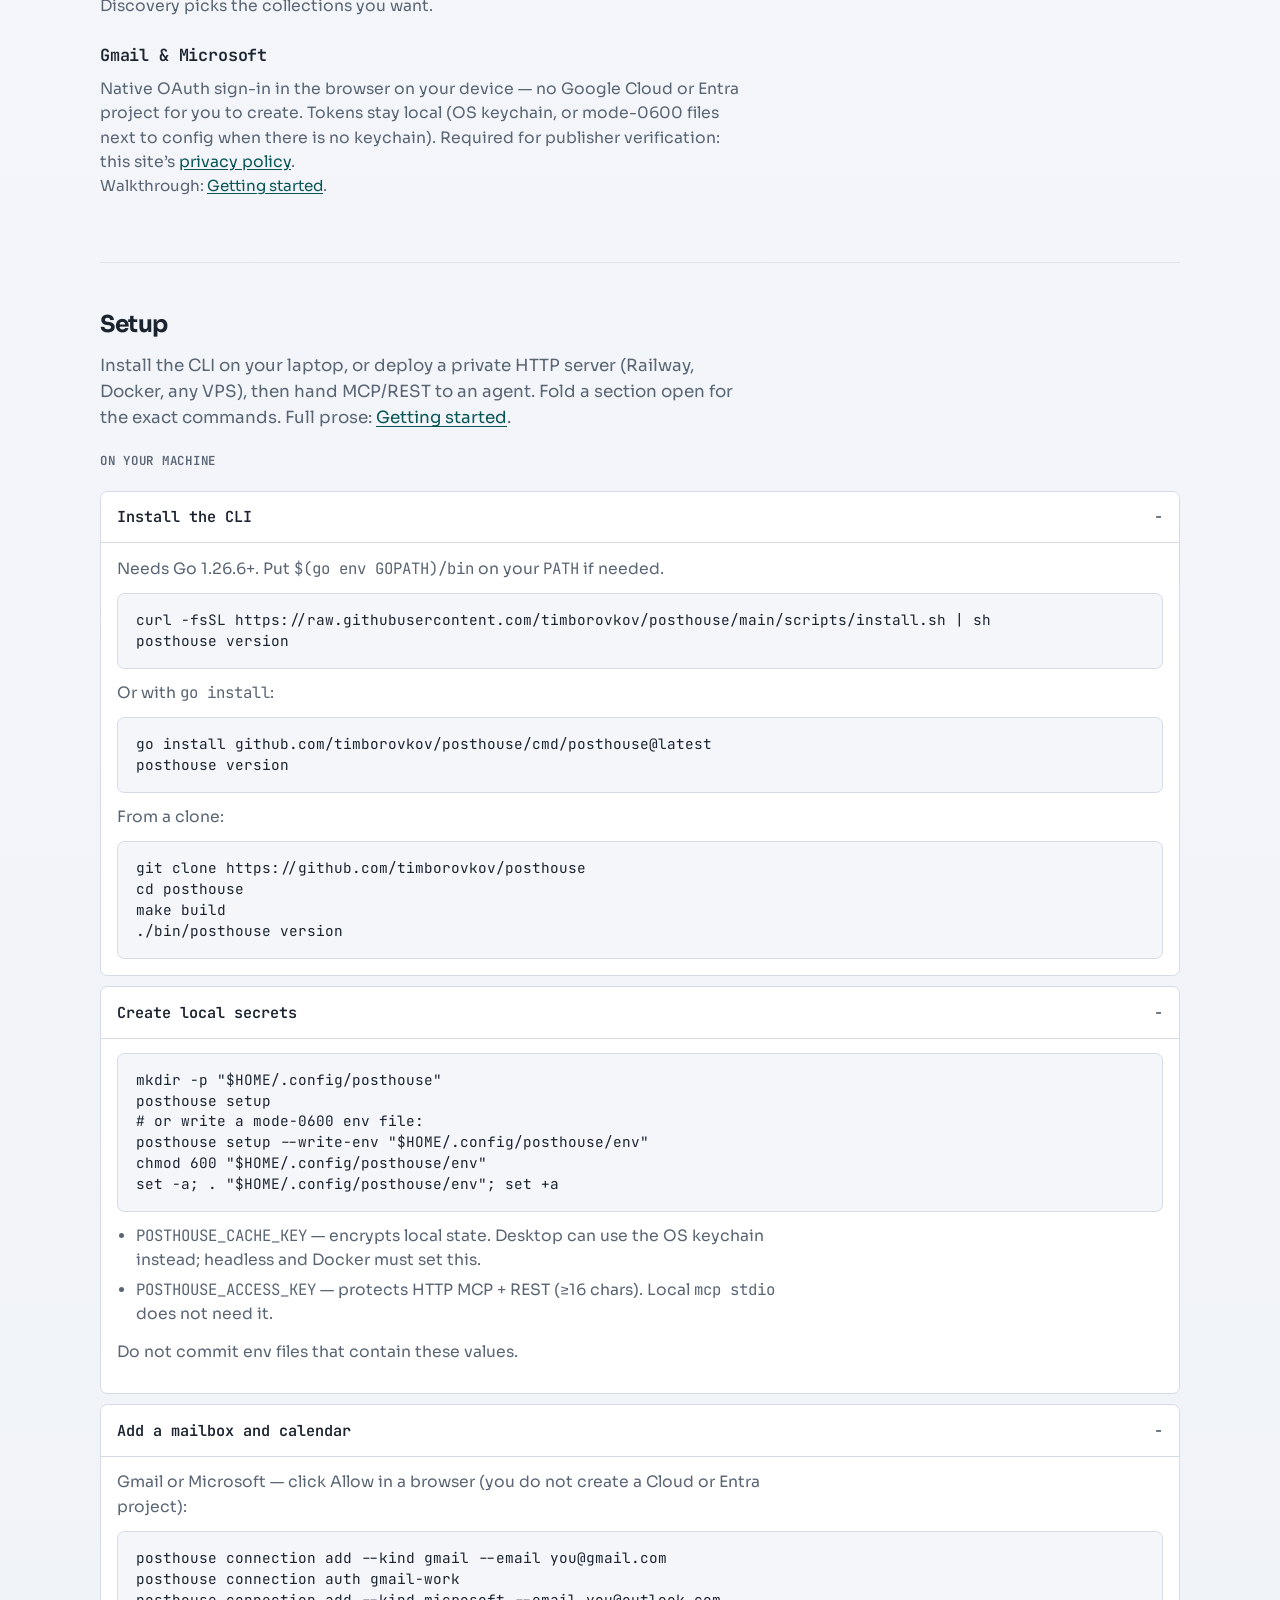
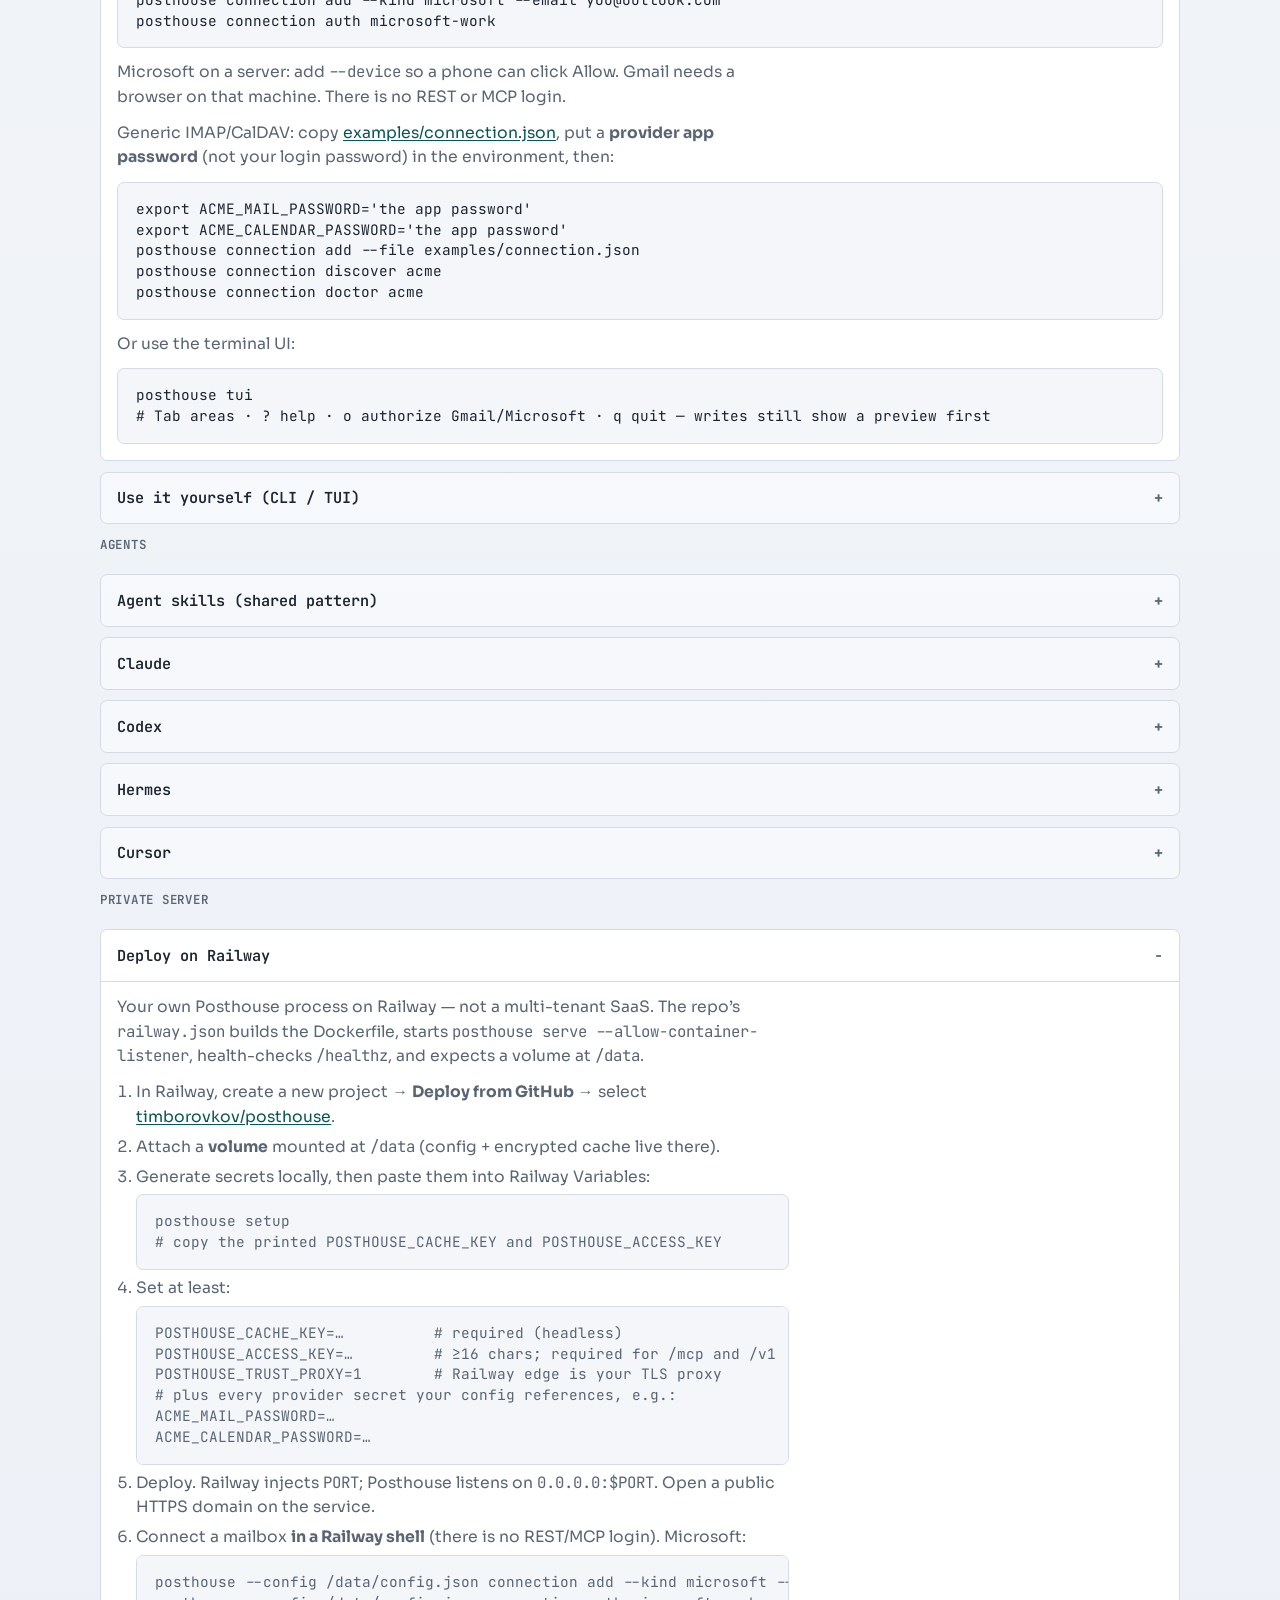
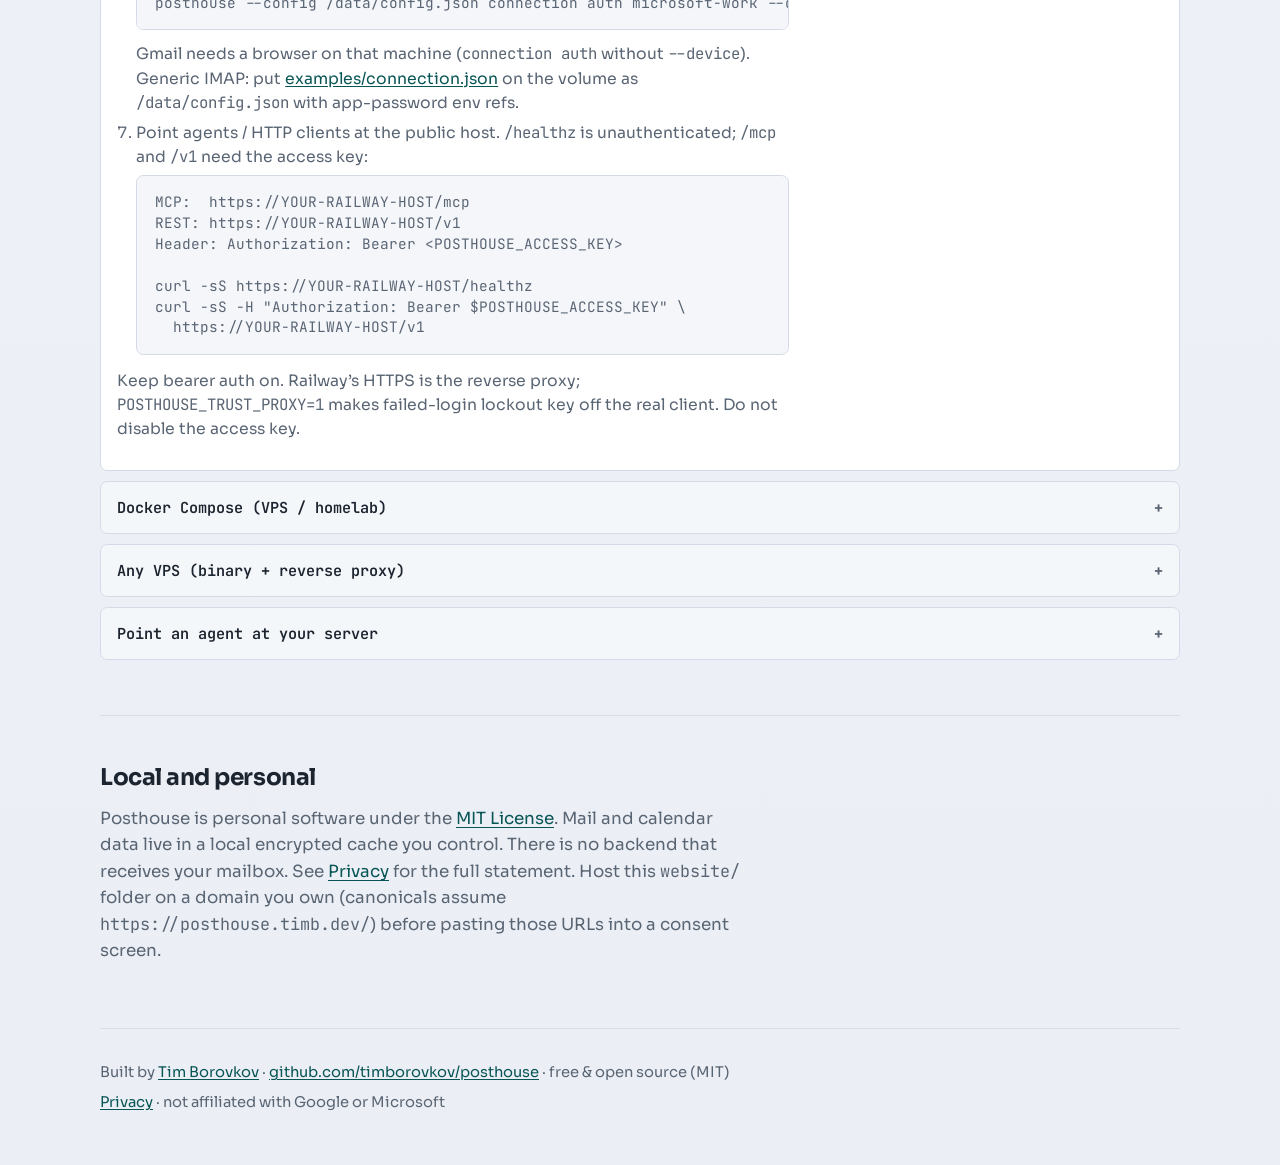
==== commit ee70b58f: "Merge origin/main after landing site and README (#12). Keep native Gmail/Microsoft as shipped backen" ====
--- a/website/index.html
+++ b/website/index.html
@@ -201,11 +201,11 @@
             <tbody>
               <tr>
                 <td>List / get</td>
-                <td>Across CalDAV collections and read-only ICS feeds.</td>
+                <td>Across CalDAV collections, read-only ICS feeds, and native Gmail/Microsoft calendars.</td>
               </tr>
               <tr>
                 <td>Create / update / delete</td>
-                <td>CalDAV writes with ETag checks; prepare-then-execute.</td>
+                <td>CalDAV or native calendar writes; prepare-then-execute.</td>
               </tr>
               <tr>
                 <td>Portable ICS</td>
@@ -276,11 +276,12 @@
             </p>
           </li>
           <li>
-            <h3>Gmail &amp; Microsoft (coming)</h3>
+            <h3>Gmail &amp; Microsoft</h3>
             <p>
               Native OAuth sign-in in the browser on your device — no Google
-              Cloud or Entra project for you to create. Tokens stay local.
-              Required for that: this site’s
+              Cloud or Entra project for you to create. Tokens stay local
+              (OS keychain, or mode-0600 files next to config when there is no
+              keychain). Required for publisher verification: this site’s
               <a href="privacy.html">privacy policy</a>.
             </p>
           </li>
@@ -344,7 +345,20 @@
           <summary><span class="setup-title">Add a mailbox and calendar</span></summary>
           <div class="setup-body">
             <p>
-              Copy
+              Gmail or Microsoft — click Allow in a browser (you do not create a
+              Cloud or Entra project):
+            </p>
+            <pre><code>posthouse connection add --kind gmail --email you@gmail.com
+posthouse connection auth gmail-work
+posthouse connection add --kind microsoft --email you@outlook.com
+posthouse connection auth microsoft-work</code></pre>
+            <p>
+              Microsoft on a server: add <code>--device</code> so a phone can
+              click Allow. Gmail needs a browser on that machine. There is no
+              REST or MCP login.
+            </p>
+            <p>
+              Generic IMAP/CalDAV: copy
               <a href="https://github.com/timborovkov/posthouse/blob/main/examples/connection.json"
                 >examples/connection.json</a
               >, put a <strong>provider app password</strong> (not your login password) in the environment, then:
@@ -356,7 +370,7 @@
 posthouse connection doctor acme</code></pre>
             <p>Or use the terminal UI:</p>
             <pre><code>posthouse tui
-# Tab areas · ? help · q quit — writes still show a preview first</code></pre>
+# Tab areas · ? help · o authorize Gmail/Microsoft · q quit — writes still show a preview first</code></pre>
           </div>
         </details>
 
@@ -515,12 +529,16 @@
                 <code>0.0.0.0:$PORT</code>. Open a public HTTPS domain on the service.
               </li>
               <li>
-                Put a connection config on the volume (first boot via volume file
-                or local CLI against that store). Example shape:
+                Connect a mailbox <strong>in a Railway shell</strong> (there is
+                no REST/MCP login). Microsoft:
+                <pre><code>posthouse --config /data/config.json connection add --kind microsoft --email you@outlook.com
+posthouse --config /data/config.json connection auth microsoft-work --device</code></pre>
+                Gmail needs a browser on that machine (<code>connection auth</code>
+                without <code>--device</code>). Generic IMAP: put
                 <a href="https://github.com/timborovkov/posthouse/blob/main/examples/connection.json"
                   >examples/connection.json</a
                 >
-                as <code>/data/config.json</code>.
+                on the volume as <code>/data/config.json</code> with app-password env refs.
               </li>
               <li>
                 Point agents / HTTP clients at the public host.
@@ -641,8 +659,7 @@
           <a href="https://github.com/timborovkov/posthouse/blob/main/LICENSE">MIT License</a>.
           Mail and calendar data live in a local encrypted cache you control.
           There is no backend that receives your mailbox. See
-          <a href="privacy.html">Privacy</a> for the full statement (including
-          forward-looking Google/Microsoft OAuth verification language).
+          <a href="privacy.html">Privacy</a> for the full statement.
           Host this <code>website/</code> folder on a domain you own (canonicals
           assume <code>https://posthouse.timb.dev/</code>) before pasting those
           URLs into a consent screen.
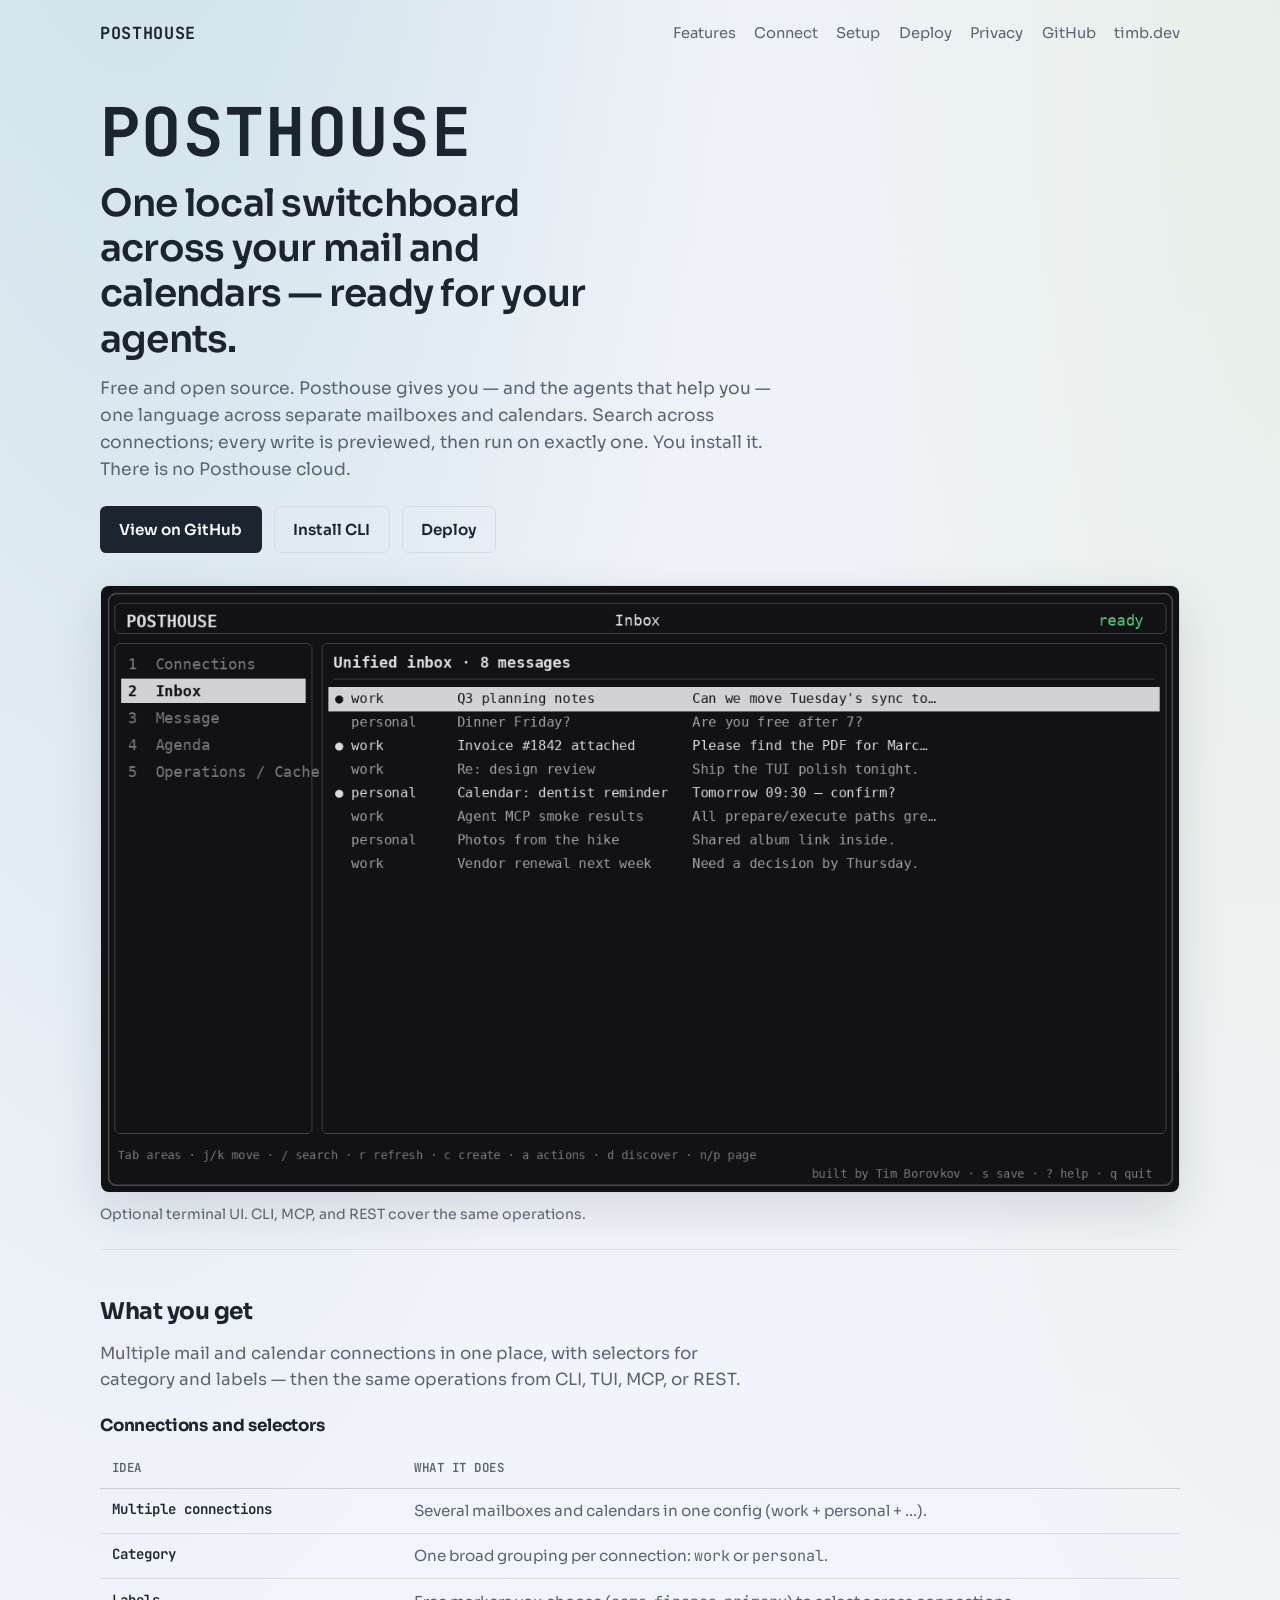
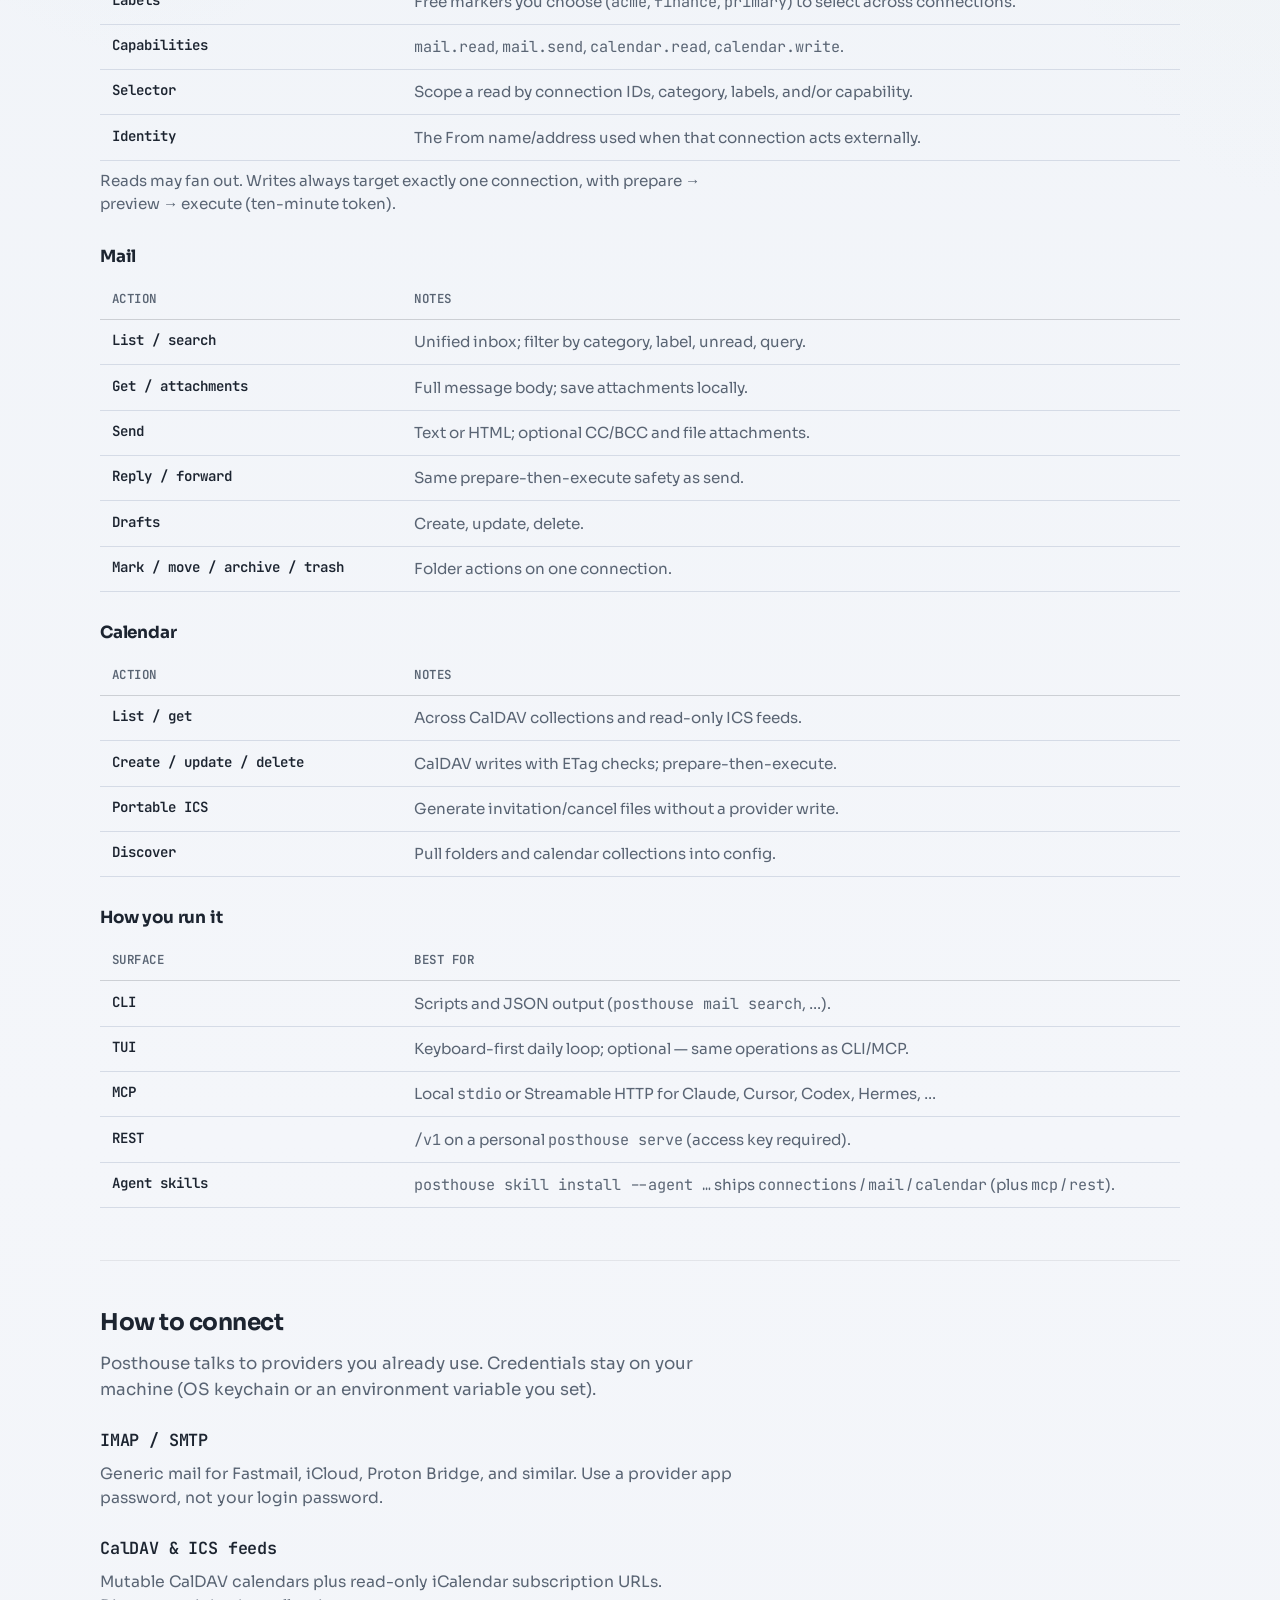
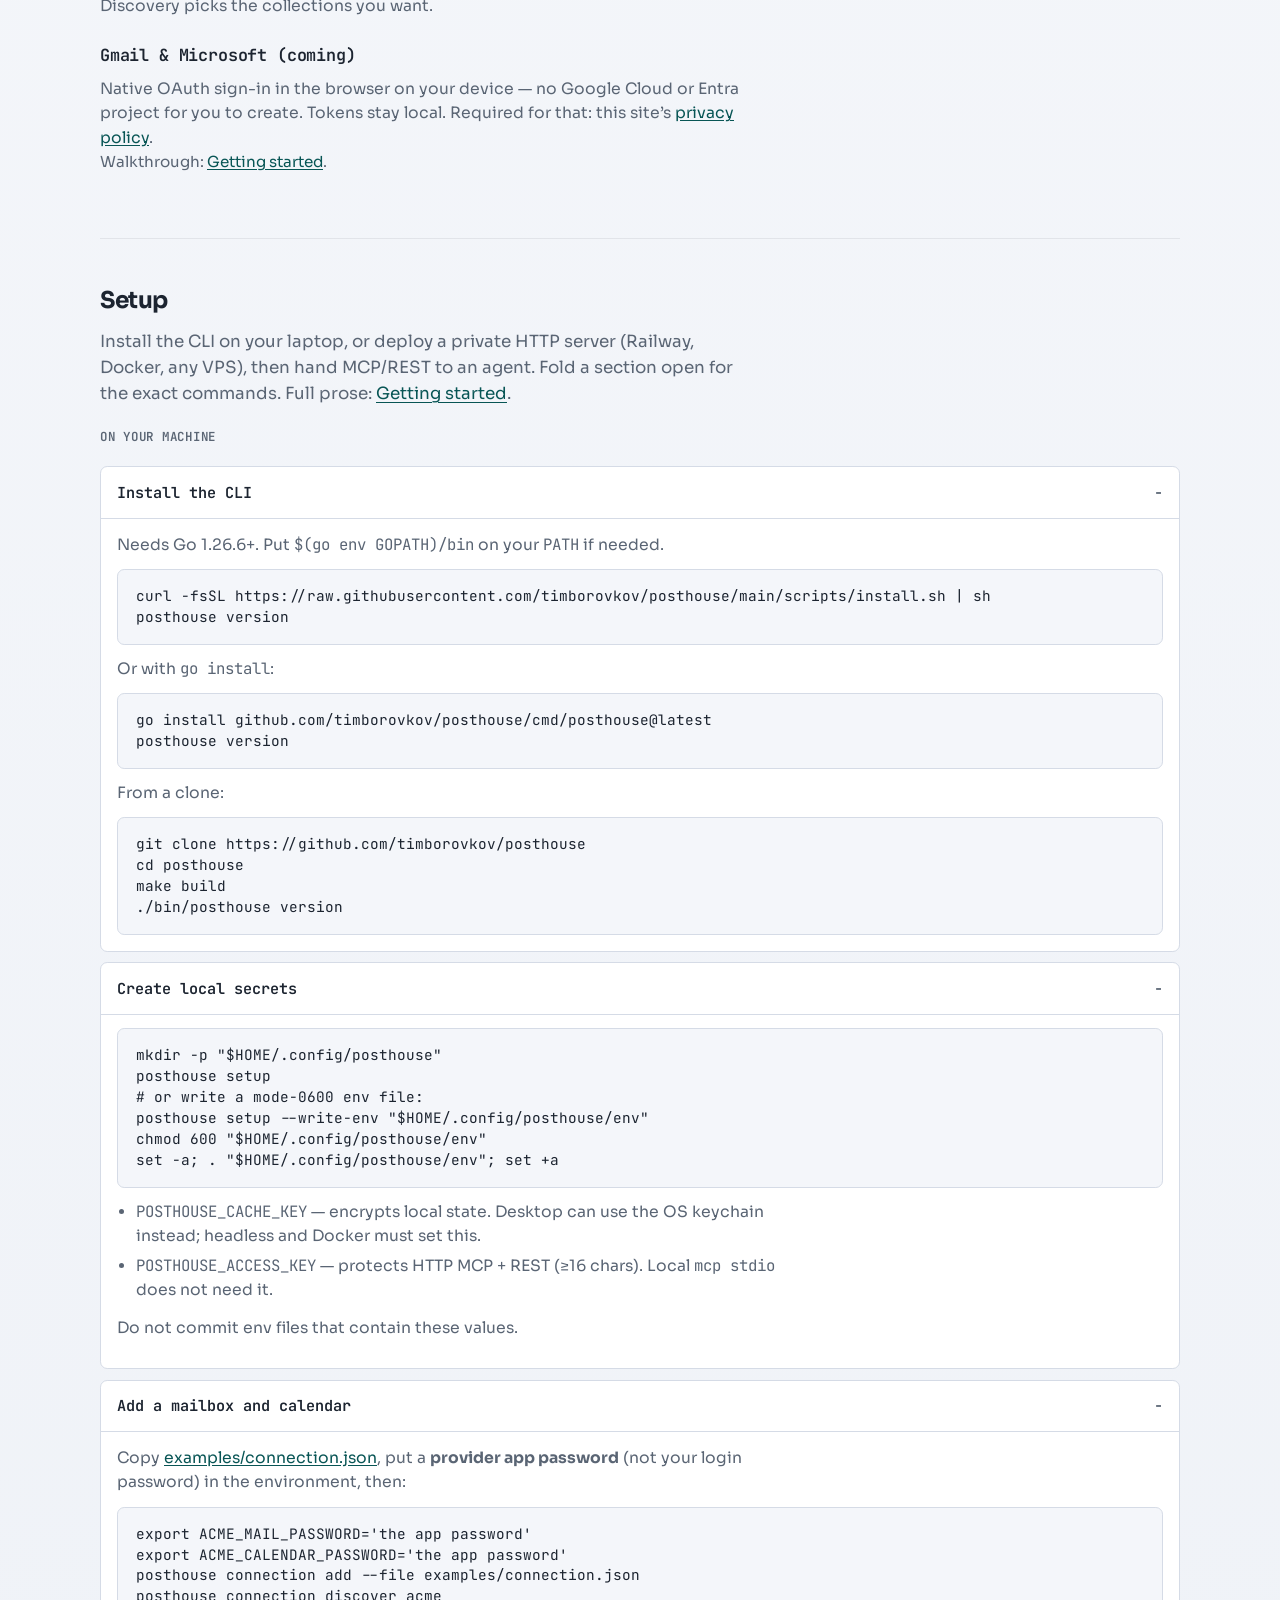
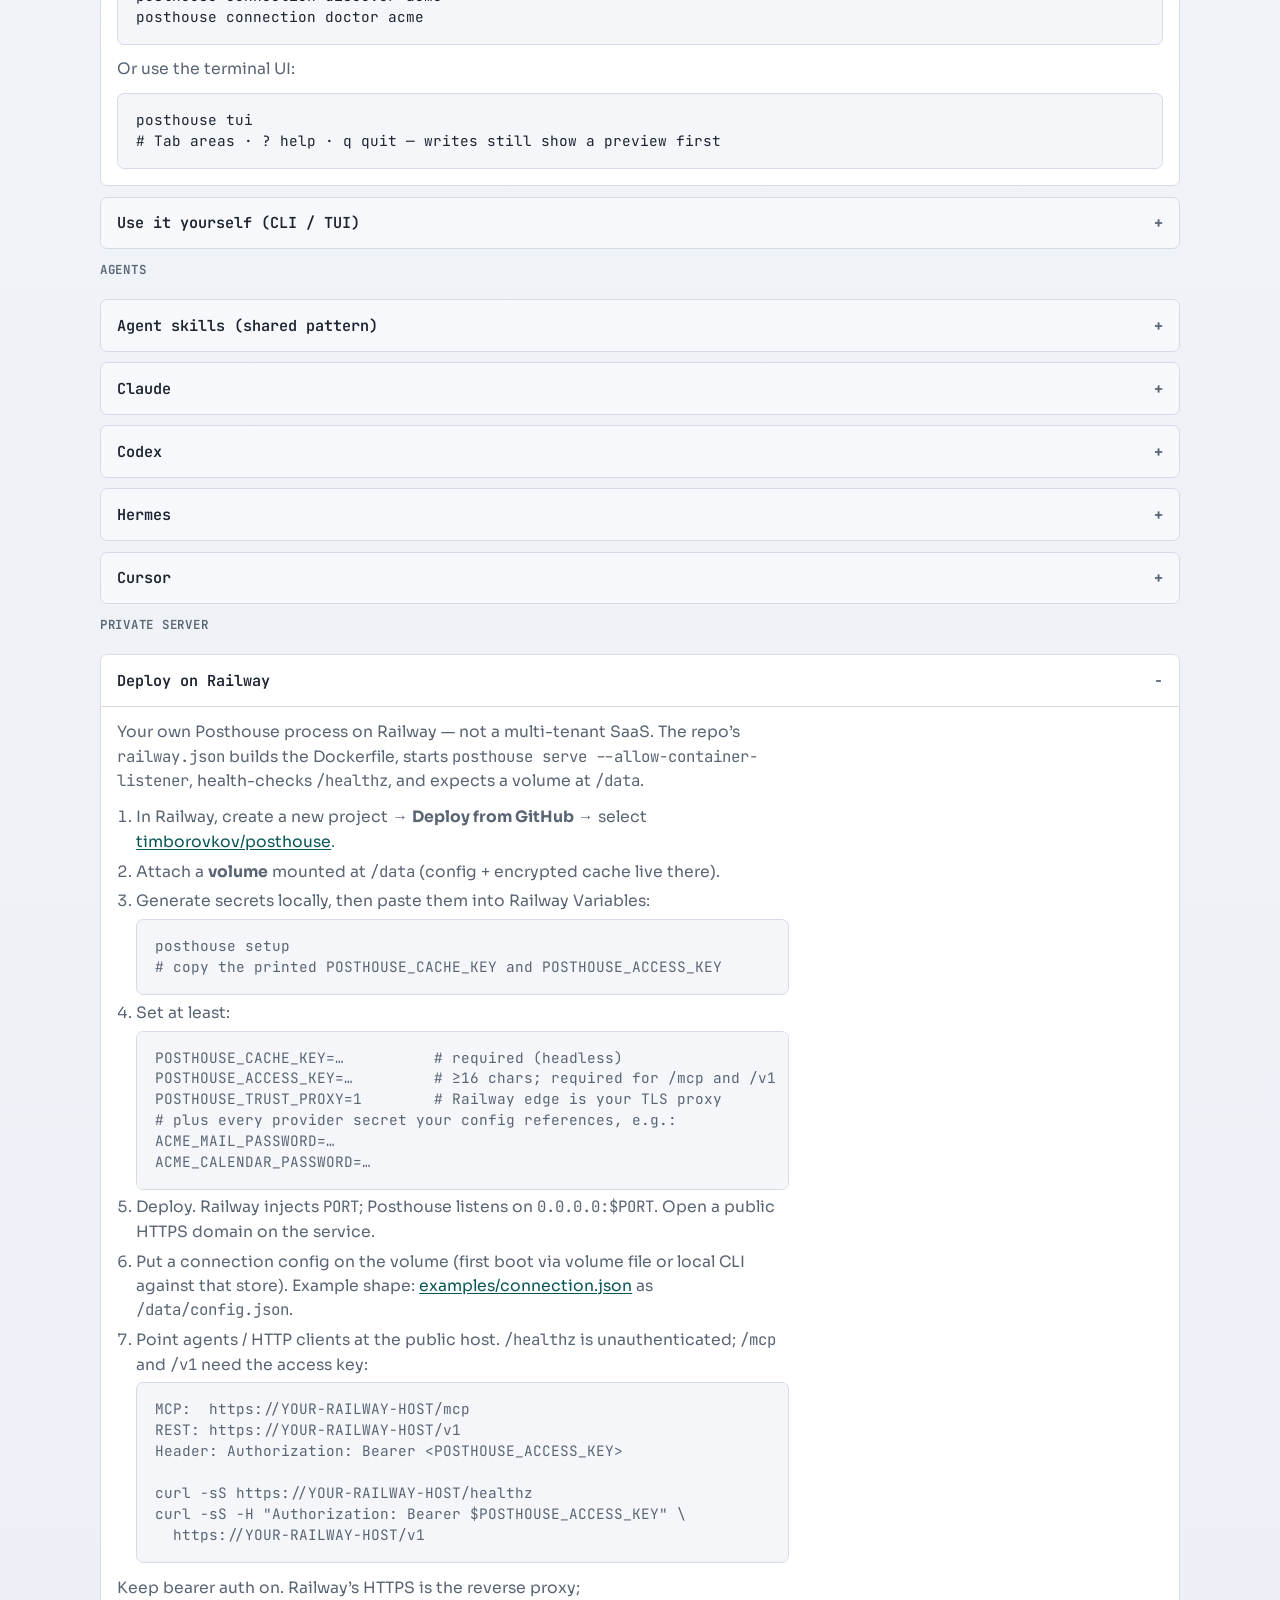
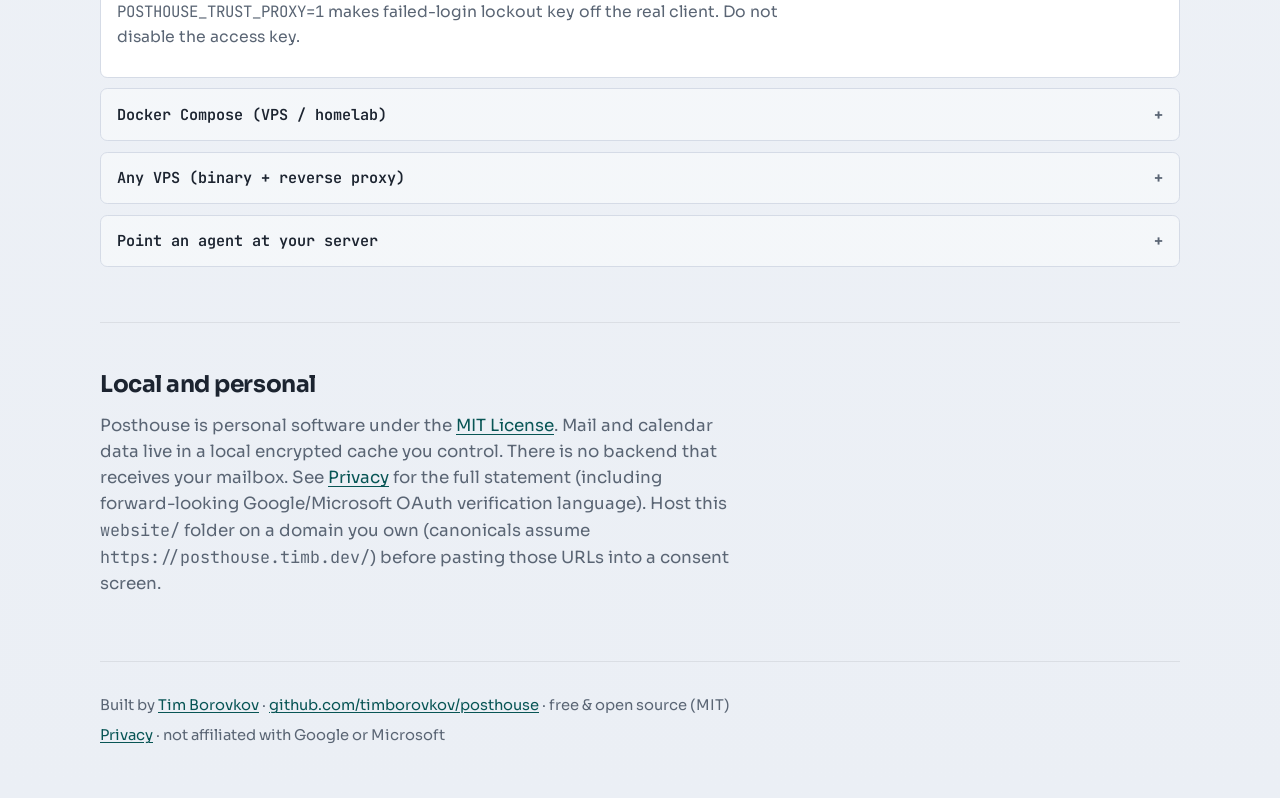
==== commit 23e38e7a: "Merge main into agent-ergonomics branch Bring in self-hosted serve/REST, split agent skills, and REA" ====
--- a/website/index.html
+++ b/website/index.html
@@ -201,11 +201,11 @@
             <tbody>
               <tr>
                 <td>List / get</td>
-                <td>Across CalDAV collections, read-only ICS feeds, and native Gmail/Microsoft calendars.</td>
+                <td>Across CalDAV collections and read-only ICS feeds.</td>
               </tr>
               <tr>
                 <td>Create / update / delete</td>
-                <td>CalDAV or native calendar writes; prepare-then-execute.</td>
+                <td>CalDAV writes with ETag checks; prepare-then-execute.</td>
               </tr>
               <tr>
                 <td>Portable ICS</td>
@@ -276,12 +276,11 @@
             </p>
           </li>
           <li>
-            <h3>Gmail &amp; Microsoft</h3>
+            <h3>Gmail &amp; Microsoft (coming)</h3>
             <p>
               Native OAuth sign-in in the browser on your device — no Google
-              Cloud or Entra project for you to create. Tokens stay local
-              (OS keychain, or mode-0600 files next to config when there is no
-              keychain). Required for publisher verification: this site’s
+              Cloud or Entra project for you to create. Tokens stay local.
+              Required for that: this site’s
               <a href="privacy.html">privacy policy</a>.
             </p>
           </li>
@@ -345,20 +344,7 @@
           <summary><span class="setup-title">Add a mailbox and calendar</span></summary>
           <div class="setup-body">
             <p>
-              Gmail or Microsoft — click Allow in a browser (you do not create a
-              Cloud or Entra project):
-            </p>
-            <pre><code>posthouse connection add --kind gmail --email you@gmail.com
-posthouse connection auth gmail-work
-posthouse connection add --kind microsoft --email you@outlook.com
-posthouse connection auth microsoft-work</code></pre>
-            <p>
-              Microsoft on a server: add <code>--device</code> so a phone can
-              click Allow. Gmail needs a browser on that machine. There is no
-              REST or MCP login.
-            </p>
-            <p>
-              Generic IMAP/CalDAV: copy
+              Copy
               <a href="https://github.com/timborovkov/posthouse/blob/main/examples/connection.json"
                 >examples/connection.json</a
               >, put a <strong>provider app password</strong> (not your login password) in the environment, then:
@@ -370,7 +356,7 @@
 posthouse connection doctor acme</code></pre>
             <p>Or use the terminal UI:</p>
             <pre><code>posthouse tui
-# Tab areas · ? help · o authorize Gmail/Microsoft · q quit — writes still show a preview first</code></pre>
+# Tab areas · ? help · q quit — writes still show a preview first</code></pre>
           </div>
         </details>
 
@@ -529,16 +515,12 @@
                 <code>0.0.0.0:$PORT</code>. Open a public HTTPS domain on the service.
               </li>
               <li>
-                Connect a mailbox <strong>in a Railway shell</strong> (there is
-                no REST/MCP login). Microsoft:
-                <pre><code>posthouse --config /data/config.json connection add --kind microsoft --email you@outlook.com
-posthouse --config /data/config.json connection auth microsoft-work --device</code></pre>
-                Gmail needs a browser on that machine (<code>connection auth</code>
-                without <code>--device</code>). Generic IMAP: put
+                Put a connection config on the volume (first boot via volume file
+                or local CLI against that store). Example shape:
                 <a href="https://github.com/timborovkov/posthouse/blob/main/examples/connection.json"
                   >examples/connection.json</a
                 >
-                on the volume as <code>/data/config.json</code> with app-password env refs.
+                as <code>/data/config.json</code>.
               </li>
               <li>
                 Point agents / HTTP clients at the public host.
@@ -659,7 +641,8 @@
           <a href="https://github.com/timborovkov/posthouse/blob/main/LICENSE">MIT License</a>.
           Mail and calendar data live in a local encrypted cache you control.
           There is no backend that receives your mailbox. See
-          <a href="privacy.html">Privacy</a> for the full statement.
+          <a href="privacy.html">Privacy</a> for the full statement (including
+          forward-looking Google/Microsoft OAuth verification language).
           Host this <code>website/</code> folder on a domain you own (canonicals
           assume <code>https://posthouse.timb.dev/</code>) before pasting those
           URLs into a consent screen.
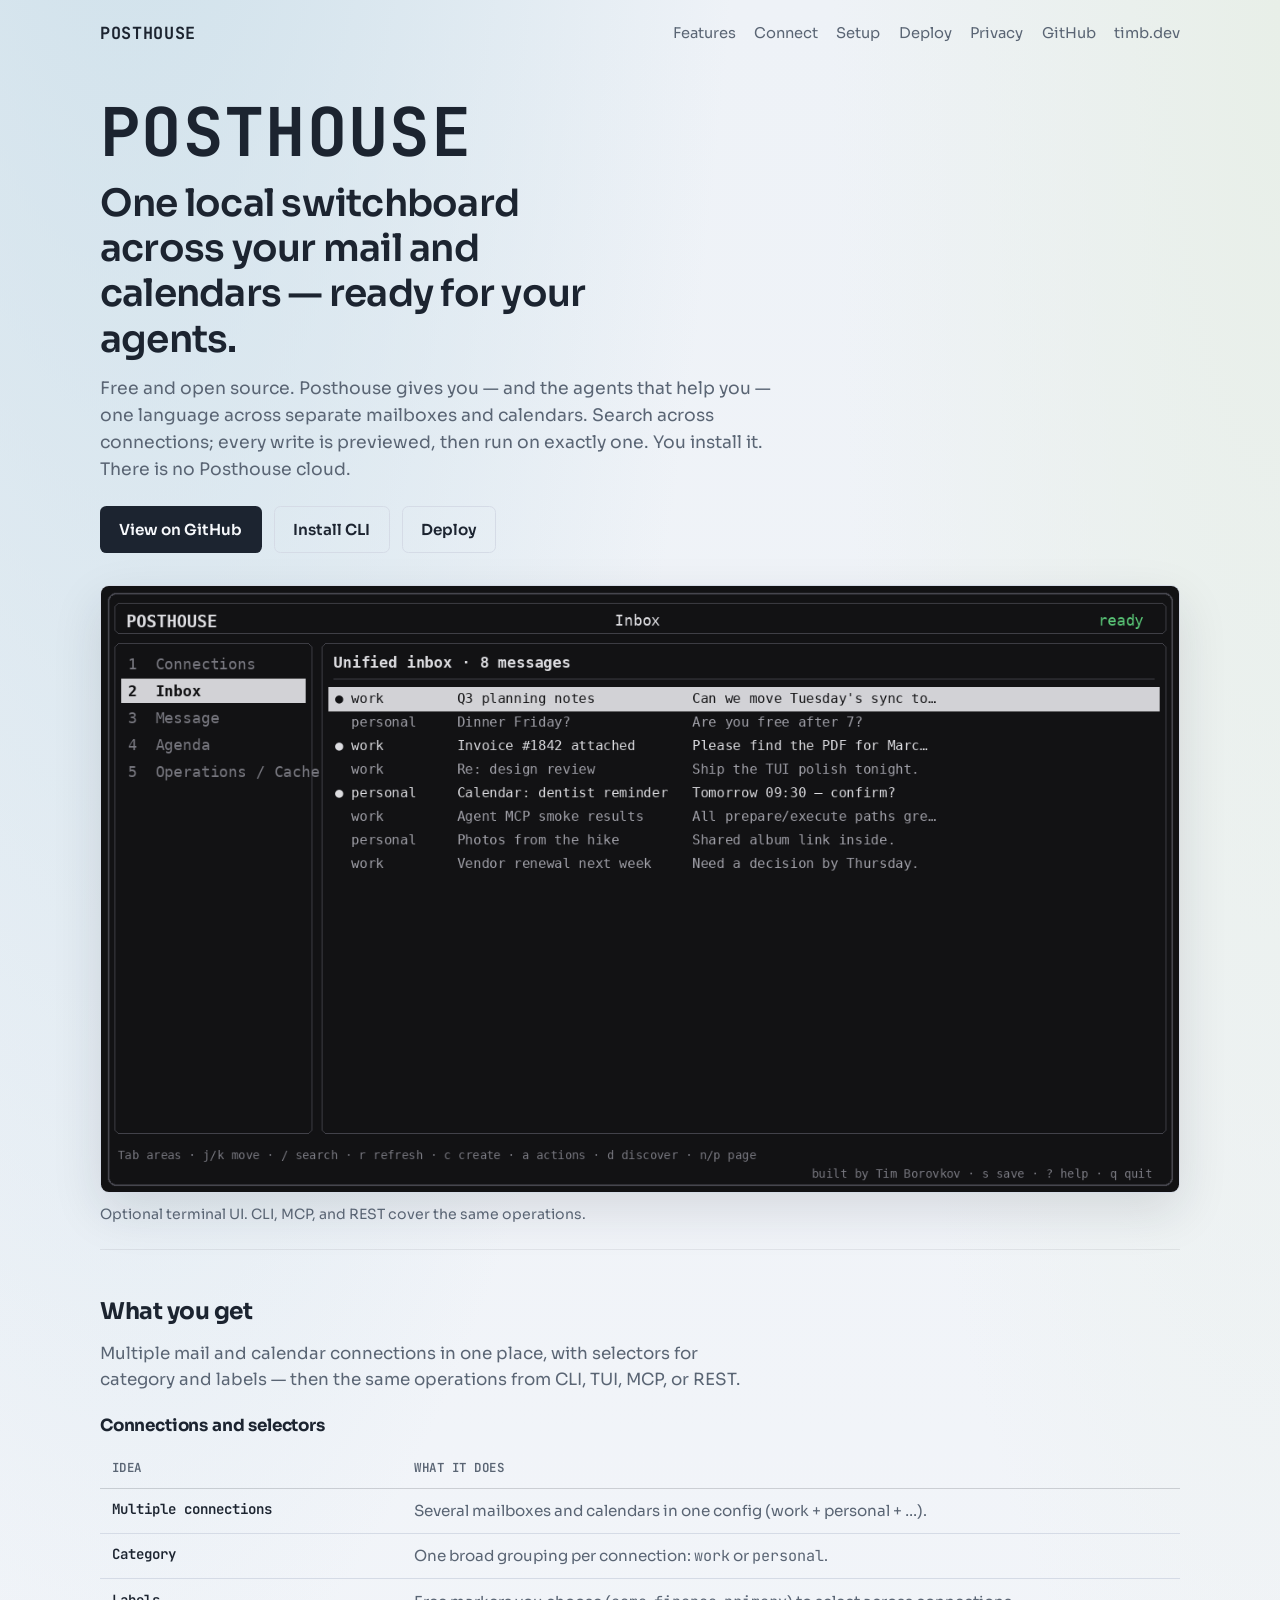
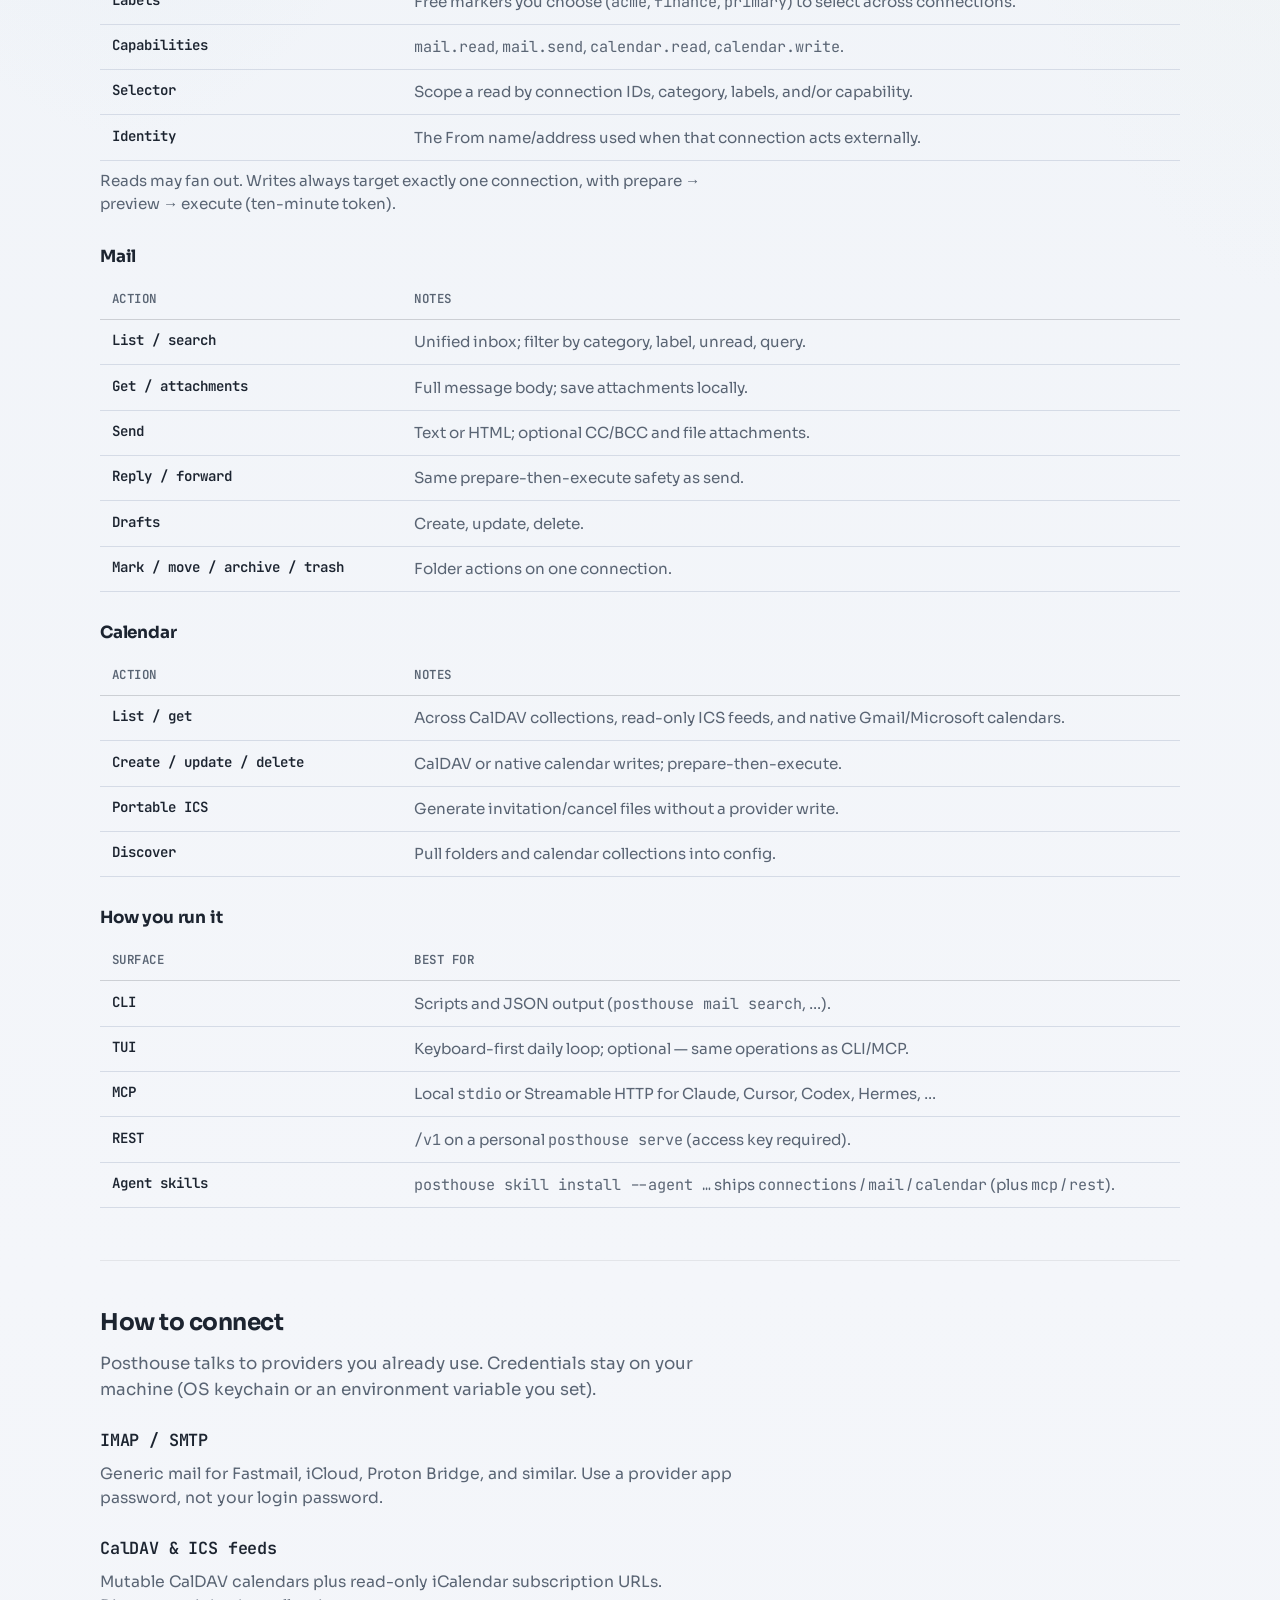
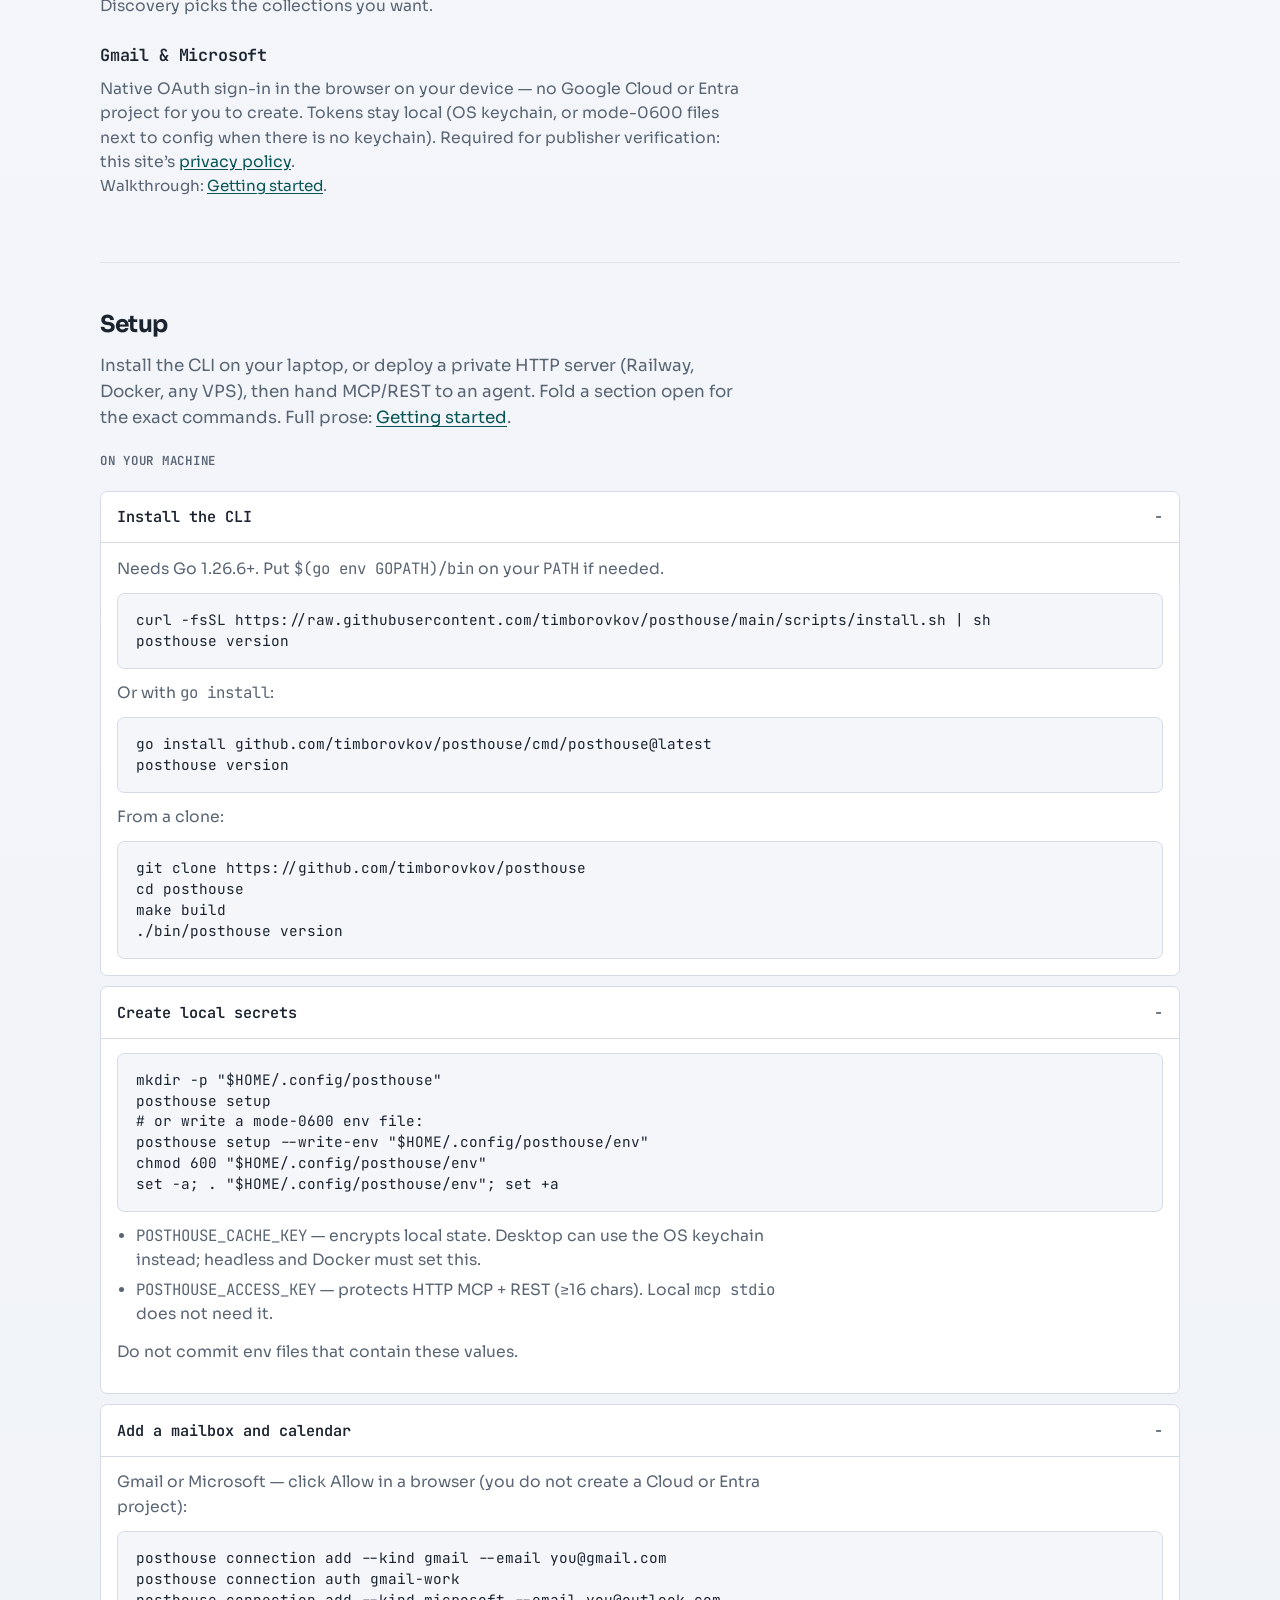
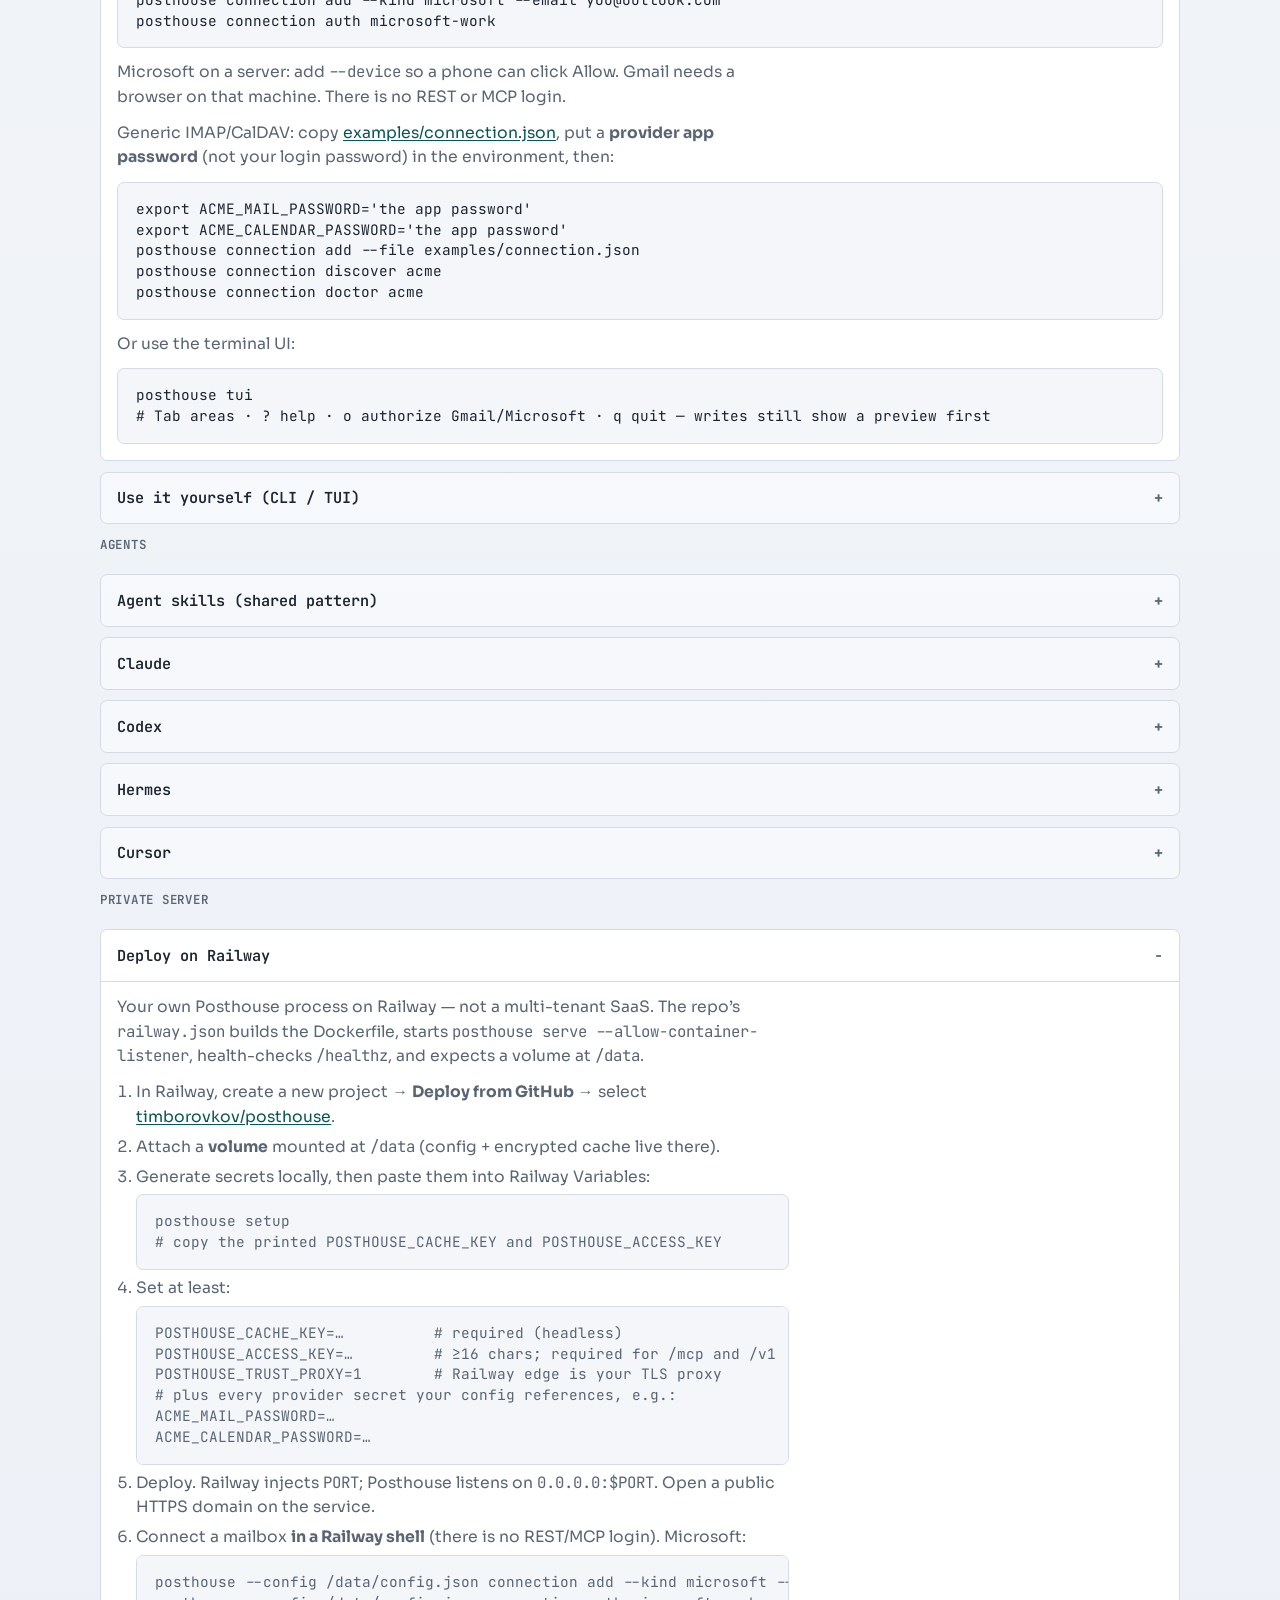
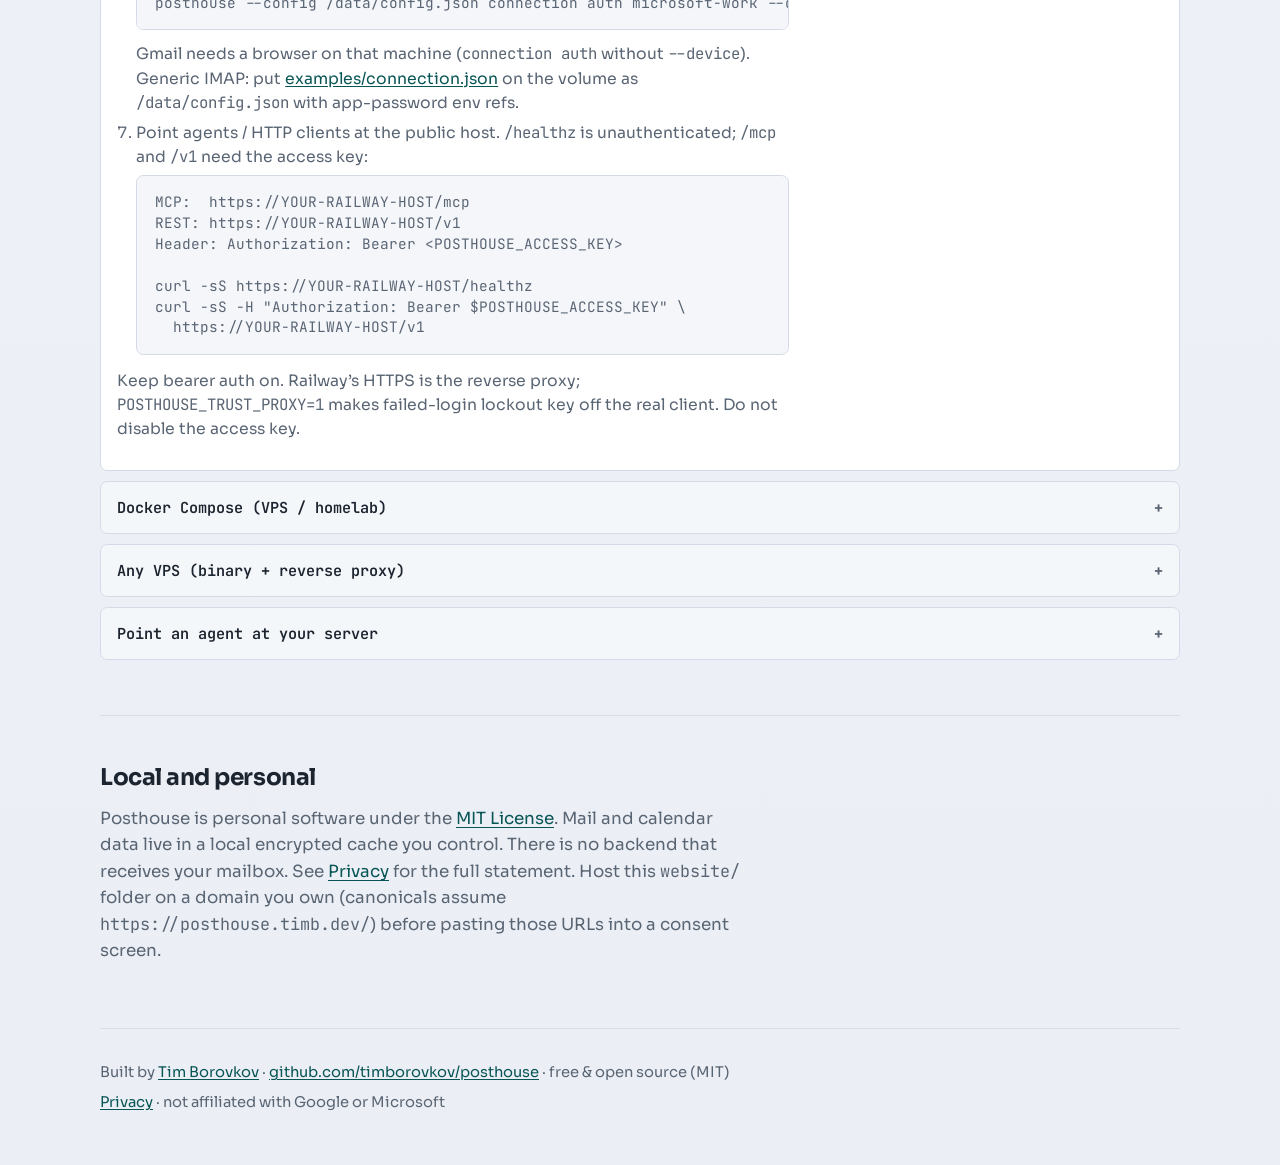
==== commit c9be9b62: "Merge ae4cac20076183722ade359361afc0e32f3ebd34 into 2ef8f062333a3aa521d4f6f566ab2771e24af7d7" ====
--- a/website/index.html
+++ b/website/index.html
@@ -201,11 +201,11 @@
             <tbody>
               <tr>
                 <td>List / get</td>
-                <td>Across CalDAV collections and read-only ICS feeds.</td>
+                <td>Across CalDAV collections, read-only ICS feeds, and native Gmail/Microsoft calendars.</td>
               </tr>
               <tr>
                 <td>Create / update / delete</td>
-                <td>CalDAV writes with ETag checks; prepare-then-execute.</td>
+                <td>CalDAV or native calendar writes; prepare-then-execute.</td>
               </tr>
               <tr>
                 <td>Portable ICS</td>
@@ -276,11 +276,12 @@
             </p>
           </li>
           <li>
-            <h3>Gmail &amp; Microsoft (coming)</h3>
+            <h3>Gmail &amp; Microsoft</h3>
             <p>
               Native OAuth sign-in in the browser on your device — no Google
-              Cloud or Entra project for you to create. Tokens stay local.
-              Required for that: this site’s
+              Cloud or Entra project for you to create. Tokens stay local
+              (OS keychain, or mode-0600 files next to config when there is no
+              keychain). Required for publisher verification: this site’s
               <a href="privacy.html">privacy policy</a>.
             </p>
           </li>
@@ -344,7 +345,20 @@
           <summary><span class="setup-title">Add a mailbox and calendar</span></summary>
           <div class="setup-body">
             <p>
-              Copy
+              Gmail or Microsoft — click Allow in a browser (you do not create a
+              Cloud or Entra project):
+            </p>
+            <pre><code>posthouse connection add --kind gmail --email you@gmail.com
+posthouse connection auth gmail-work
+posthouse connection add --kind microsoft --email you@outlook.com
+posthouse connection auth microsoft-work</code></pre>
+            <p>
+              Microsoft on a server: add <code>--device</code> so a phone can
+              click Allow. Gmail needs a browser on that machine. There is no
+              REST or MCP login.
+            </p>
+            <p>
+              Generic IMAP/CalDAV: copy
               <a href="https://github.com/timborovkov/posthouse/blob/main/examples/connection.json"
                 >examples/connection.json</a
               >, put a <strong>provider app password</strong> (not your login password) in the environment, then:
@@ -356,7 +370,7 @@
 posthouse connection doctor acme</code></pre>
             <p>Or use the terminal UI:</p>
             <pre><code>posthouse tui
-# Tab areas · ? help · q quit — writes still show a preview first</code></pre>
+# Tab areas · ? help · o authorize Gmail/Microsoft · q quit — writes still show a preview first</code></pre>
           </div>
         </details>
 
@@ -515,12 +529,16 @@
                 <code>0.0.0.0:$PORT</code>. Open a public HTTPS domain on the service.
               </li>
               <li>
-                Put a connection config on the volume (first boot via volume file
-                or local CLI against that store). Example shape:
+                Connect a mailbox <strong>in a Railway shell</strong> (there is
+                no REST/MCP login). Microsoft:
+                <pre><code>posthouse --config /data/config.json connection add --kind microsoft --email you@outlook.com
+posthouse --config /data/config.json connection auth microsoft-work --device</code></pre>
+                Gmail needs a browser on that machine (<code>connection auth</code>
+                without <code>--device</code>). Generic IMAP: put
                 <a href="https://github.com/timborovkov/posthouse/blob/main/examples/connection.json"
                   >examples/connection.json</a
                 >
-                as <code>/data/config.json</code>.
+                on the volume as <code>/data/config.json</code> with app-password env refs.
               </li>
               <li>
                 Point agents / HTTP clients at the public host.
@@ -641,8 +659,7 @@
           <a href="https://github.com/timborovkov/posthouse/blob/main/LICENSE">MIT License</a>.
           Mail and calendar data live in a local encrypted cache you control.
           There is no backend that receives your mailbox. See
-          <a href="privacy.html">Privacy</a> for the full statement (including
-          forward-looking Google/Microsoft OAuth verification language).
+          <a href="privacy.html">Privacy</a> for the full statement.
           Host this <code>website/</code> folder on a domain you own (canonicals
           assume <code>https://posthouse.timb.dev/</code>) before pasting those
           URLs into a consent screen.
